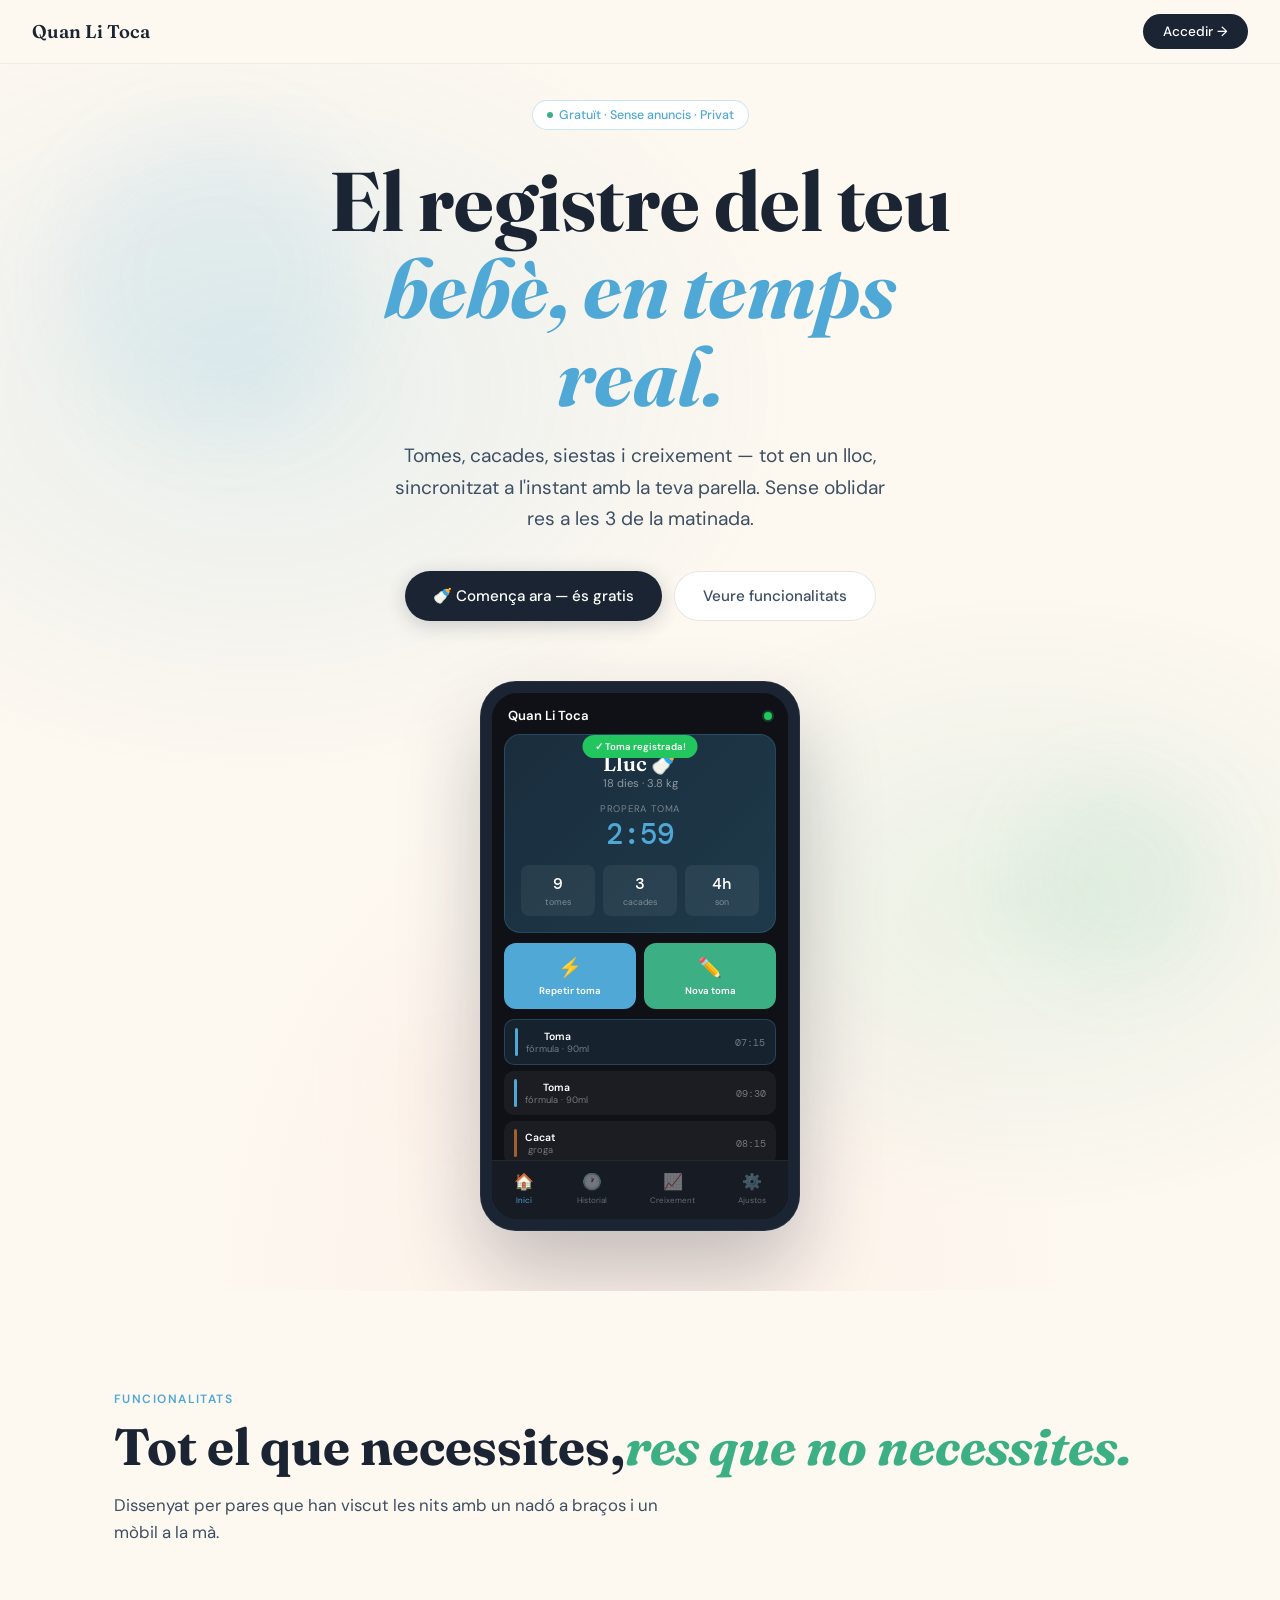
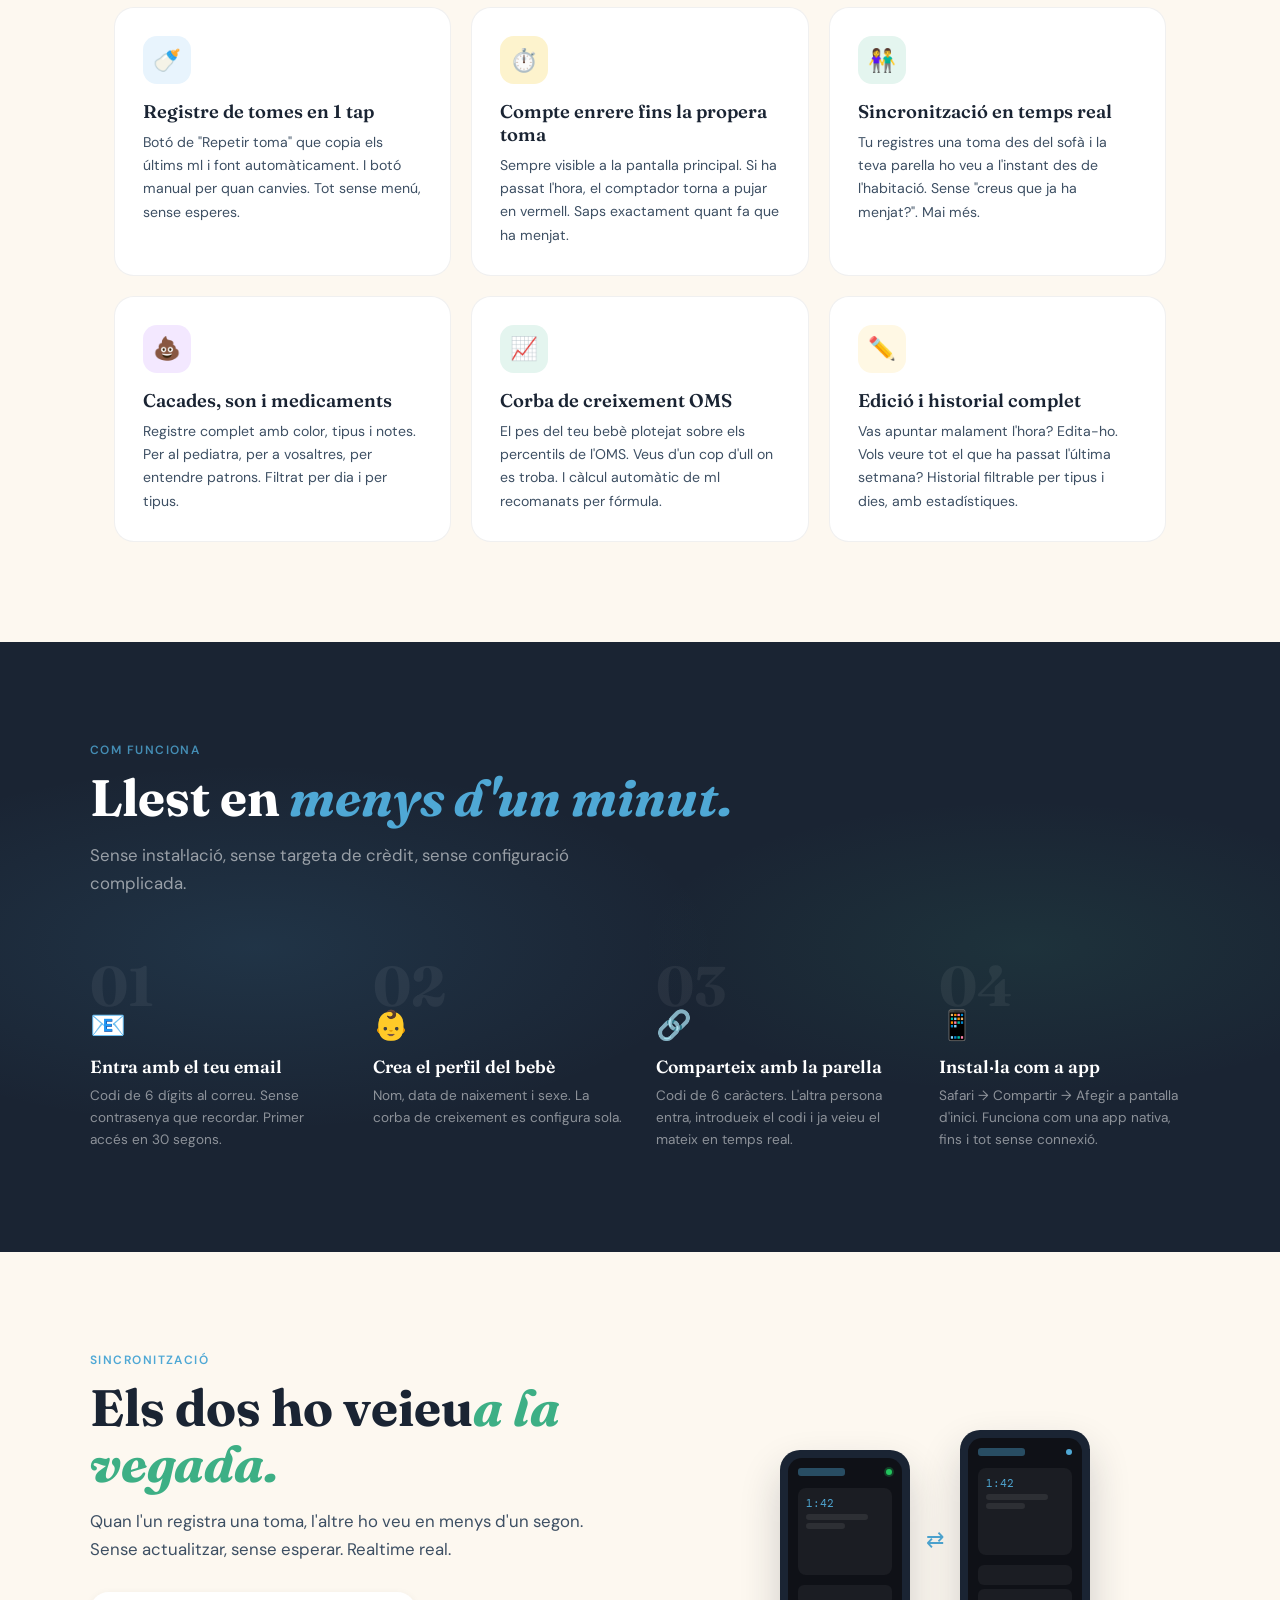
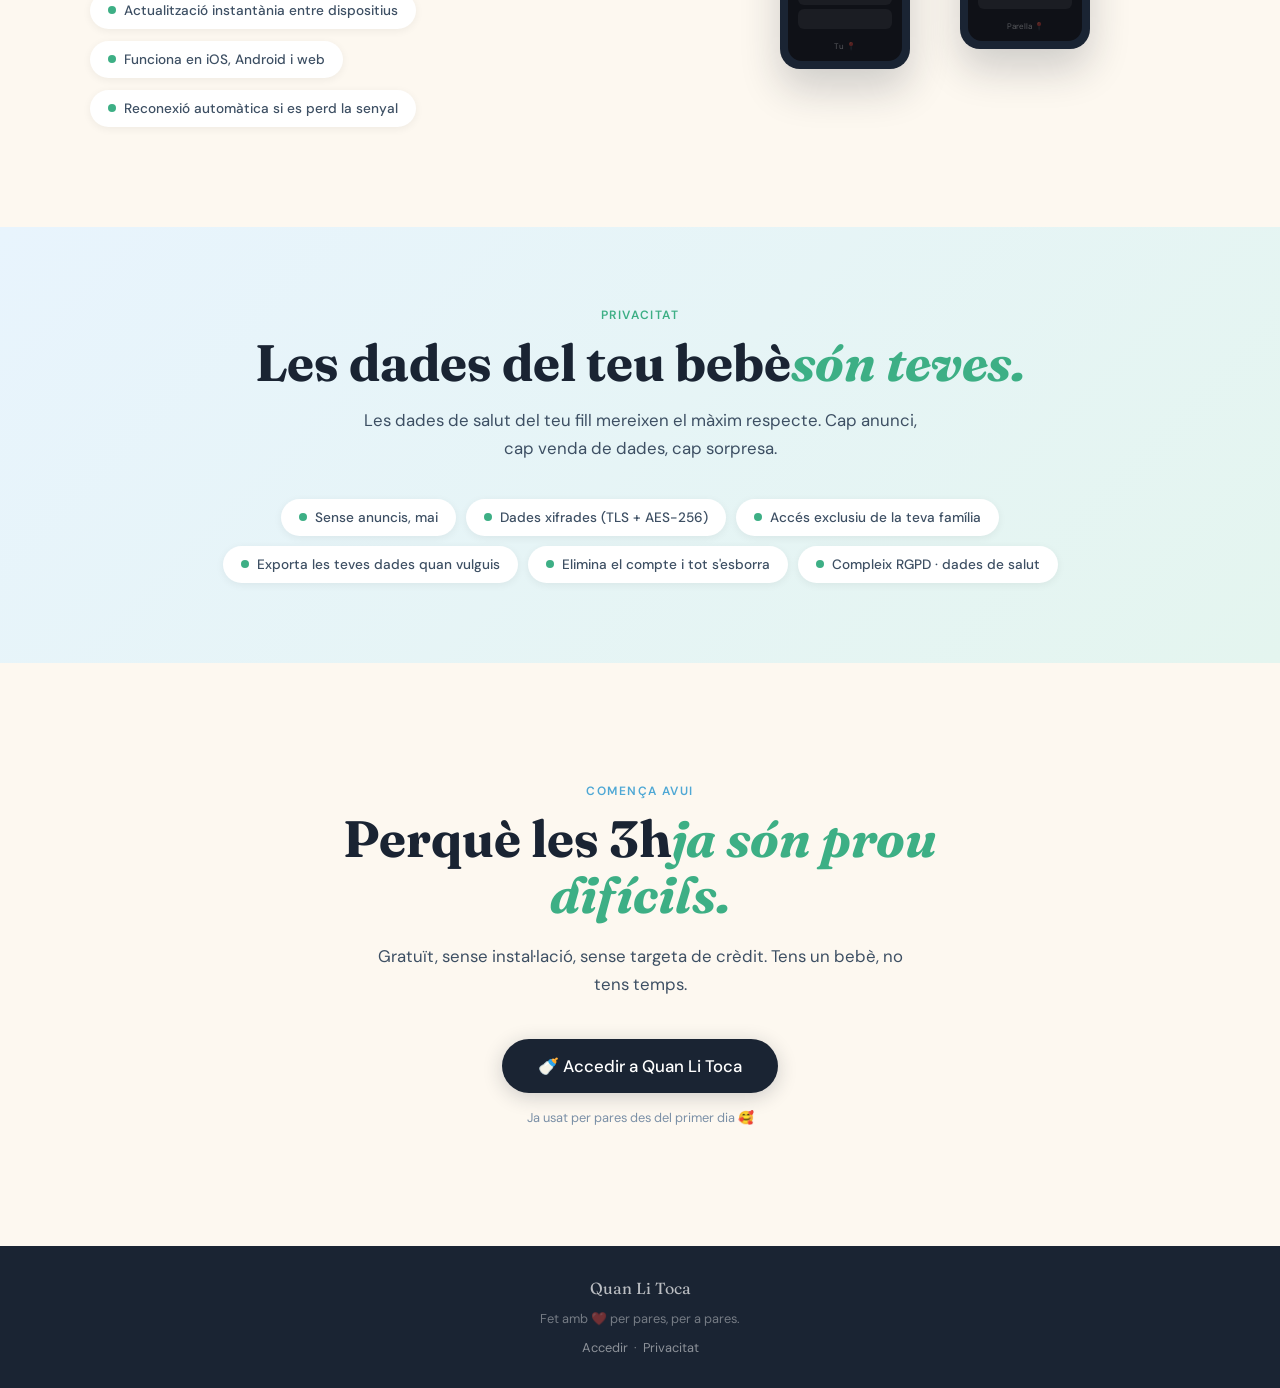
==== index.html @ 113d1883 "index" ====
<!doctype html>
<html lang="ca">
<head>
  <meta charset="UTF-8"/>
  <meta name="viewport" content="width=device-width, initial-scale=1.0"/>
  <title>Quan Li Toca — Registre intel·ligent per al teu bebè</title>
  <meta name="description" content="Registra tomes, cacades, siestas i creixement. Sincronitzat amb la teva parella en temps real. Gratuït, sense anuncis, sense venda de dades."/>

  <link rel="preconnect" href="https://fonts.googleapis.com"/>
  <link rel="preconnect" href="https://fonts.gstatic.com" crossorigin/>
  <link href="https://fonts.googleapis.com/css2?family=Fraunces:ital,wght@0,300;0,400;0,600;0,700;1,300;1,400&family=DM+Sans:wght@300;400;500;600&family=DM+Mono:wght@400;500&display=swap" rel="stylesheet"/>

  <link rel="stylesheet" href="landing.css"/>
</head>
<body>

<!-- ── NAV ─────────────────────────────────────── -->
<nav>
  <a href="#" class="nav-logo">
    <img src="/icons/icon-192.png" alt="QLT" onerror="this.style.display='none'">
    Quan Li Toca
  </a>
  <a href="https://app.quantiloca.com" class="nav-cta">Accedir →</a>
</nav>

<!-- ── HERO ─────────────────────────────────────── -->
<section class="hero">
  <div class="hero-bg"></div>
  <div class="blob blob-1"></div>
  <div class="blob blob-2"></div>
  <div class="blob blob-3"></div>

  <div class="hero-content">
    <div class="hero-badge">
      <span></span>
      Gratuït · Sense anuncis · Privat
    </div>
    <h1>El registre del teu<em>bebè, en temps real.</em></h1>
    <p class="hero-sub">
      Tomes, cacades, siestas i creixement — tot en un lloc, sincronitzat
      a l'instant amb la teva parella. Sense oblidar res a les 3 de la matinada.
    </p>
    <div class="hero-actions">
      <a href="https://app.quantiloca.com" class="btn-primary">
        🍼 Comença ara — és gratis
      </a>
      <a href="#features" class="btn-ghost">Veure funcionalitats</a>
    </div>
  </div>

  <!-- Phone mockup -->
  <div class="hero-mockup">
    <div class="mockup-phone" style="position:relative">

      <!-- Finger cursor (posicionat per JS) -->
      <div class="mockup-finger" aria-hidden="true">👆</div>

      <!-- Toast de confirmació -->
      <div class="mockup-toast">✓ Toma registrada!</div>

      <div class="mockup-screen">

        <!-- Topbar -->
        <div class="mockup-topbar">
          <div class="mockup-logo-row">
            <img src="/icons/icon-192.png" alt="" onerror="this.style.display='none'">
            <span class="mockup-appname">Quan Li Toca</span>
          </div>
          <div class="mockup-dot"></div>
        </div>

        <!-- Hero card amb timer -->
        <div class="mockup-hero-card">
          <div class="mockup-baby-name">Lluc 🍼</div>
          <div class="mockup-age">18 dies · 3.8 kg</div>
          <div class="mockup-timer-label">Propera toma</div>
          <div class="mockup-timer">1:42</div>
          <div class="mockup-stats">
            <div class="mockup-stat">
              <div class="mockup-stat-val mockup-stat-feeds">8</div>
              <div class="mockup-stat-lbl">tomes</div>
            </div>
            <div class="mockup-stat">
              <div class="mockup-stat-val">3</div>
              <div class="mockup-stat-lbl">cacades</div>
            </div>
            <div class="mockup-stat">
              <div class="mockup-stat-val">4h</div>
              <div class="mockup-stat-lbl">son</div>
            </div>
          </div>
        </div>

        <!-- Botons d'acció -->
        <div class="mockup-btns">
          <div class="mockup-btn-big mockup-btn-quick">
            <div class="mockup-btn-icon">⚡</div>
            <div class="mockup-btn-label">Repetir toma</div>
          </div>
          <div class="mockup-btn-big green">
            <div class="mockup-btn-icon">✏️</div>
            <div class="mockup-btn-label">Nova toma</div>
          </div>
        </div>

        <!-- Log d'últimes accions -->
        <div class="mockup-log">
          <div class="mockup-log-item">
            <div class="mockup-log-dot" style="background:#4fa8d5"></div>
            <div>
              <div class="mockup-log-type">Toma</div>
              <div class="mockup-log-detail">fórmula · 90ml</div>
            </div>
            <div class="mockup-log-time">09:30</div>
          </div>
          <div class="mockup-log-item">
            <div class="mockup-log-dot" style="background:#a06030"></div>
            <div>
              <div class="mockup-log-type">Cacat</div>
              <div class="mockup-log-detail">groga</div>
            </div>
            <div class="mockup-log-time">08:15</div>
          </div>
          <div class="mockup-log-item">
            <div class="mockup-log-dot" style="background:#7060c0"></div>
            <div>
              <div class="mockup-log-type">Son</div>
              <div class="mockup-log-detail">45 min</div>
            </div>
            <div class="mockup-log-time">07:00</div>
          </div>
        </div>

        <!-- Bottom nav -->
        <div class="mockup-nav">
          <div class="mockup-nav-item">
            <div class="mockup-nav-icon active">🏠</div>
            <div class="mockup-nav-label active">Inici</div>
          </div>
          <div class="mockup-nav-item">
            <div class="mockup-nav-icon">🕐</div>
            <div class="mockup-nav-label">Historial</div>
          </div>
          <div class="mockup-nav-item">
            <div class="mockup-nav-icon">📈</div>
            <div class="mockup-nav-label">Creixement</div>
          </div>
          <div class="mockup-nav-item">
            <div class="mockup-nav-icon">⚙️</div>
            <div class="mockup-nav-label">Ajustos</div>
          </div>
        </div>

      </div><!-- /mockup-screen -->
    </div><!-- /mockup-phone -->
  </div><!-- /hero-mockup -->
</section>

<!-- ── FEATURES ──────────────────────────────────── -->
<section class="section" id="features">
  <div class="reveal">
    <div class="section-label">Funcionalitats</div>
    <h2 class="section-title">Tot el que necessites,<em>res que no necessites.</em></h2>
    <p class="section-sub">Dissenyat per pares que han viscut les nits amb un nadó a braços i un mòbil a la mà.</p>
  </div>

  <div class="features-grid">
    <div class="feat-card reveal reveal-delay-1" style="--feat-c1:#4fa8d5;--feat-c2:#3daf85">
      <div class="feat-icon" style="background:#e8f4fd">🍼</div>
      <div class="feat-title">Registre de tomes en 1 tap</div>
      <div class="feat-desc">Botó de "Repetir toma" que copia els últims ml i font automàticament. I botó manual per quan canvies. Tot sense menú, sense esperes.</div>
    </div>
    <div class="feat-card reveal reveal-delay-2" style="--feat-c1:#f59e0b;--feat-c2:#ef4444">
      <div class="feat-icon" style="background:#fdf3cd">⏱️</div>
      <div class="feat-title">Compte enrere fins la propera toma</div>
      <div class="feat-desc">Sempre visible a la pantalla principal. Si ha passat l'hora, el comptador torna a pujar en vermell. Saps exactament quant fa que ha menjat.</div>
    </div>
    <div class="feat-card reveal reveal-delay-3" style="--feat-c1:#3daf85;--feat-c2:#4fa8d5">
      <div class="feat-icon" style="background:#e4f5ef">👫</div>
      <div class="feat-title">Sincronització en temps real</div>
      <div class="feat-desc">Tu registres una toma des del sofà i la teva parella ho veu a l'instant des de l'habitació. Sense "creus que ja ha menjat?". Mai més.</div>
    </div>
    <div class="feat-card reveal reveal-delay-1" style="--feat-c1:#8b5cf6;--feat-c2:#4fa8d5">
      <div class="feat-icon" style="background:#f3e8ff">💩</div>
      <div class="feat-title">Cacades, son i medicaments</div>
      <div class="feat-desc">Registre complet amb color, tipus i notes. Per al pediatra, per a vosaltres, per entendre patrons. Filtrat per dia i per tipus.</div>
    </div>
    <div class="feat-card reveal reveal-delay-2" style="--feat-c1:#3daf85;--feat-c2:#22c55e">
      <div class="feat-icon" style="background:#e4f5ef">📈</div>
      <div class="feat-title">Corba de creixement OMS</div>
      <div class="feat-desc">El pes del teu bebè plotejat sobre els percentils de l'OMS. Veus d'un cop d'ull on es troba. I càlcul automàtic de ml recomanats per fórmula.</div>
    </div>
    <div class="feat-card reveal reveal-delay-3" style="--feat-c1:#f59e0b;--feat-c2:#3daf85">
      <div class="feat-icon" style="background:#fff8e4">✏️</div>
      <div class="feat-title">Edició i historial complet</div>
      <div class="feat-desc">Vas apuntar malament l'hora? Edita-ho. Vols veure tot el que ha passat l'última setmana? Historial filtrable per tipus i dies, amb estadístiques.</div>
    </div>
  </div>
</section>

<!-- ── HOW IT WORKS ───────────────────────────────── -->
<section class="how-section">
  <div class="how-inner">
    <div class="reveal">
      <div class="section-label">Com funciona</div>
      <h2 class="section-title">Llest en <em>menys d'un minut.</em></h2>
      <p class="section-sub" style="color:rgba(255,255,255,0.55)">Sense instal·lació, sense targeta de crèdit, sense configuració complicada.</p>
    </div>
    <div class="steps">
      <div class="step reveal reveal-delay-1">
        <div class="step-num">01</div>
        <div class="step-icon">📧</div>
        <div class="step-title">Entra amb el teu email</div>
        <div class="step-desc">Codi de 6 dígits al correu. Sense contrasenya que recordar. Primer accés en 30 segons.</div>
      </div>
      <div class="step reveal reveal-delay-2">
        <div class="step-num">02</div>
        <div class="step-icon">👶</div>
        <div class="step-title">Crea el perfil del bebè</div>
        <div class="step-desc">Nom, data de naixement i sexe. La corba de creixement es configura sola.</div>
      </div>
      <div class="step reveal reveal-delay-3">
        <div class="step-num">03</div>
        <div class="step-icon">🔗</div>
        <div class="step-title">Comparteix amb la parella</div>
        <div class="step-desc">Codi de 6 caràcters. L'altra persona entra, introdueix el codi i ja veieu el mateix en temps real.</div>
      </div>
      <div class="step reveal reveal-delay-4">
        <div class="step-num">04</div>
        <div class="step-icon">📱</div>
        <div class="step-title">Instal·la com a app</div>
        <div class="step-desc">Safari → Compartir → Afegir a pantalla d'inici. Funciona com una app nativa, fins i tot sense connexió.</div>
      </div>
    </div>
  </div>
</section>

<!-- ── REALTIME ───────────────────────────────────── -->
<section class="realtime-section">
  <div class="realtime-inner">
    <div class="reveal">
      <div class="section-label">Sincronització</div>
      <h2 class="section-title">Els dos ho veieu<em>a la vegada.</em></h2>
      <p class="section-sub">Quan l'un registra una toma, l'altre ho veu en menys d'un segon. Sense actualitzar, sense esperar. Realtime real.</p>
      <div style="margin-top:28px;display:flex;flex-direction:column;gap:12px">
        <div class="pill" style="justify-content:flex-start;width:fit-content">
          <div class="pill-dot"></div>
          Actualització instantània entre dispositius
        </div>
        <div class="pill" style="justify-content:flex-start;width:fit-content">
          <div class="pill-dot"></div>
          Funciona en iOS, Android i web
        </div>
        <div class="pill" style="justify-content:flex-start;width:fit-content">
          <div class="pill-dot"></div>
          Reconexió automàtica si es perd la senyal
        </div>
      </div>
    </div>
    <div class="realtime-visual reveal reveal-delay-2">
      <div class="phone-mini">
        <div class="phone-mini-screen">
          <div style="display:flex;justify-content:space-between;align-items:center;margin-bottom:6px">
            <div class="pms-bar blue" style="width:50%;height:8px"></div>
            <div class="pms-dot green"></div>
          </div>
          <div class="pms-card">
            <div style="font-family:'DM Mono',monospace;font-size:0.7rem;color:#4fa8d5;margin-bottom:4px">1:42</div>
            <div class="pms-bar" style="width:80%;margin-bottom:3px"></div>
            <div class="pms-bar" style="width:50%"></div>
          </div>
          <div style="display:flex;flex-direction:column;gap:4px;margin-top:4px">
            <div style="background:rgba(255,255,255,0.05);border-radius:6px;height:20px"></div>
            <div style="background:rgba(255,255,255,0.05);border-radius:6px;height:20px"></div>
          </div>
          <div style="font-size:0.5rem;color:rgba(255,255,255,0.3);text-align:center;margin-top:6px">Tu 📍</div>
        </div>
      </div>
      <div class="sync-arrow">⇄</div>
      <div class="phone-mini">
        <div class="phone-mini-screen">
          <div style="display:flex;justify-content:space-between;align-items:center;margin-bottom:6px">
            <div class="pms-bar blue" style="width:50%;height:8px"></div>
            <div class="pms-dot blue"></div>
          </div>
          <div class="pms-card">
            <div style="font-family:'DM Mono',monospace;font-size:0.7rem;color:#4fa8d5;margin-bottom:4px">1:42</div>
            <div class="pms-bar" style="width:80%;margin-bottom:3px"></div>
            <div class="pms-bar" style="width:50%"></div>
          </div>
          <div style="display:flex;flex-direction:column;gap:4px;margin-top:4px">
            <div style="background:rgba(255,255,255,0.05);border-radius:6px;height:20px"></div>
            <div style="background:rgba(255,255,255,0.05);border-radius:6px;height:20px"></div>
          </div>
          <div style="font-size:0.5rem;color:rgba(255,255,255,0.3);text-align:center;margin-top:6px">Parella 📍</div>
        </div>
      </div>
    </div>
  </div>
</section>

<!-- ── PRIVACY ────────────────────────────────────── -->
<section class="privacy-section">
  <div class="privacy-inner">
    <div class="reveal">
      <div class="section-label" style="color:var(--green)">Privacitat</div>
      <h2 class="section-title">Les dades del teu bebè<em>són teves.</em></h2>
      <p class="section-sub" style="margin:0 auto;text-align:center">Les dades de salut del teu fill mereixen el màxim respecte. Cap anunci, cap venda de dades, cap sorpresa.</p>
    </div>
    <div class="privacy-pills reveal reveal-delay-1">
      <div class="pill"><div class="pill-dot"></div>Sense anuncis, mai</div>
      <div class="pill"><div class="pill-dot"></div>Dades xifrades (TLS + AES-256)</div>
      <div class="pill"><div class="pill-dot"></div>Accés exclusiu de la teva família</div>
      <div class="pill"><div class="pill-dot"></div>Exporta les teves dades quan vulguis</div>
      <div class="pill"><div class="pill-dot"></div>Elimina el compte i tot s'esborra</div>
      <div class="pill"><div class="pill-dot"></div>Compleix RGPD · dades de salut</div>
    </div>
  </div>
</section>

<!-- ── CTA FINAL ──────────────────────────────────── -->
<section class="cta-section">
  <div class="cta-inner">
    <div class="reveal">
      <div class="section-label" style="text-align:center">Comença avui</div>
      <h2 class="section-title">Perquè les 3h<em>ja són prou difícils.</em></h2>
      <p class="section-sub" style="text-align:center">Gratuït, sense instal·lació, sense targeta de crèdit. Tens un bebè, no tens temps.</p>
      <div style="display:flex;justify-content:center;margin-top:40px">
        <a href="https://app.quantiloca.com" class="btn-primary" style="font-size:1.05rem;padding:16px 36px">
          🍼 Accedir a Quan Li Toca
        </a>
      </div>
      <p style="margin-top:16px;font-size:0.8rem;color:var(--ink3);text-align:center">
        Ja usat per pares des del primer dia 🥰
      </p>
    </div>
  </div>
</section>

<!-- ── FOOTER ─────────────────────────────────────── -->
<footer>
  <div class="footer-logo">Quan Li Toca</div>
  <div>Fet amb ❤️ per pares, per a pares.</div>
  <div>
    <a href="https://app.quantiloca.com">Accedir</a>
    &nbsp;·&nbsp;
    <a href="https://app.quantiloca.com/#privacy">Privacitat</a>
  </div>
</footer>

<script src="landing.js"></script>
</body>
</html>
---- landing.css ----
/* ═══════════════════════════════════════════════
   QUAN LI TOCA — Landing styles
   ═══════════════════════════════════════════════ */

*, *::before, *::after { box-sizing: border-box; margin: 0; padding: 0; }

:root {
  --sky:    #e8f4fd;
  --mint:   #e4f5ef;
  --cream:  #fdf8f0;
  --peach:  #fdeee6;
  --blue:   #4fa8d5;
  --green:  #3daf85;
  --ink:    #1a2433;
  --ink2:   #3d4f63;
  --ink3:   #7a8fa6;
  --white:  #ffffff;
  --r:      16px;
}

html { scroll-behavior: smooth; }

body {
  font-family: 'DM Sans', sans-serif;
  background: var(--cream);
  color: var(--ink);
  overflow-x: hidden;
}

/* ── NAV ─────────────────────────────────────── */
nav {
  position: fixed; top: 0; left: 0; right: 0; z-index: 100;
  display: flex; align-items: center; justify-content: space-between;
  padding: 14px 32px;
  background: rgba(253,248,240,0.85);
  backdrop-filter: blur(12px);
  border-bottom: 1px solid rgba(0,0,0,0.05);
}
.nav-logo {
  display: flex; align-items: center; gap: 10px;
  font-family: 'Fraunces', serif;
  font-size: 1.15rem; font-weight: 600; color: var(--ink);
  text-decoration: none;
}
.nav-logo img { width: 32px; height: 32px; border-radius: 8px; }
.nav-cta {
  background: var(--ink); color: white;
  padding: 9px 20px; border-radius: 50px;
  font-size: 0.85rem; font-weight: 500;
  text-decoration: none;
  transition: transform 0.2s, background 0.2s;
}
.nav-cta:hover { background: var(--blue); transform: translateY(-1px); }

/* ── HERO ─────────────────────────────────────── */
.hero {
  min-height: 100svh;
  display: flex; flex-direction: column; align-items: center; justify-content: center;
  text-align: center;
  padding: 100px 24px 60px;
  position: relative;
  overflow: hidden;
}
.hero-bg {
  position: absolute; inset: 0; z-index: 0;
  background:
    radial-gradient(ellipse 70% 50% at 20% 30%, rgba(79,168,213,0.12) 0%, transparent 60%),
    radial-gradient(ellipse 60% 40% at 80% 70%, rgba(61,175,133,0.10) 0%, transparent 60%),
    radial-gradient(ellipse 50% 60% at 50% 100%, rgba(253,238,230,0.8) 0%, transparent 70%);
}

.blob {
  position: absolute; border-radius: 50%;
  filter: blur(40px); opacity: 0.5; z-index: 0;
  animation: blobFloat 8s ease-in-out infinite;
}
.blob-1 { width: 300px; height: 300px; background: rgba(79,168,213,0.18); top: 10%; left: 5%; animation-delay: 0s; }
.blob-2 { width: 200px; height: 200px; background: rgba(61,175,133,0.15); top: 60%; right: 5%; animation-delay: 3s; }
.blob-3 { width: 150px; height: 150px; background: rgba(253,238,230,0.9); bottom: 10%; left: 30%; animation-delay: 5s; }

@keyframes blobFloat {
  0%, 100% { transform: translateY(0) scale(1); }
  50%       { transform: translateY(-20px) scale(1.05); }
}

.hero-content { position: relative; z-index: 1; max-width: 680px; }

.hero-badge {
  display: inline-flex; align-items: center; gap: 6px;
  background: white; border: 1px solid rgba(79,168,213,0.3);
  border-radius: 50px; padding: 6px 14px;
  font-size: 0.78rem; color: var(--blue); font-weight: 500;
  margin-bottom: 28px;
  animation: fadeUp 0.6s ease both;
}
.hero-badge span {
  width: 6px; height: 6px; background: var(--green);
  border-radius: 50%; display: inline-block;
}

h1 {
  font-family: 'Fraunces', serif;
  font-size: clamp(2.8rem, 7vw, 5.2rem);
  font-weight: 700; line-height: 1.05;
  color: var(--ink);
  margin-bottom: 8px;
  animation: fadeUp 0.6s 0.1s ease both;
}
h1 em { font-style: italic; color: var(--blue); display: block; }

.hero-sub {
  font-size: clamp(1rem, 2.5vw, 1.2rem);
  color: var(--ink2); line-height: 1.65;
  margin: 20px auto 36px; max-width: 520px;
  animation: fadeUp 0.6s 0.2s ease both;
}

.hero-actions {
  display: flex; gap: 12px; justify-content: center; flex-wrap: wrap;
  animation: fadeUp 0.6s 0.3s ease both;
}

.btn-primary {
  background: var(--ink); color: white;
  padding: 14px 28px; border-radius: 50px;
  font-size: 0.95rem; font-weight: 500;
  text-decoration: none; display: inline-flex; align-items: center; gap: 8px;
  transition: transform 0.2s, box-shadow 0.2s, background 0.2s;
  box-shadow: 0 4px 20px rgba(26,36,51,0.2);
}
.btn-primary:hover { transform: translateY(-2px); box-shadow: 0 8px 30px rgba(26,36,51,0.25); background: #2a3a4d; }

.btn-ghost {
  background: white; color: var(--ink2);
  padding: 14px 28px; border-radius: 50px;
  font-size: 0.95rem; font-weight: 500;
  text-decoration: none; border: 1.5px solid rgba(0,0,0,0.1);
  transition: transform 0.2s, border-color 0.2s, color 0.2s;
}
.btn-ghost:hover { transform: translateY(-2px); border-color: var(--blue); color: var(--blue); }

@keyframes fadeUp {
  from { opacity: 0; transform: translateY(24px); }
  to   { opacity: 1; transform: translateY(0); }
}

/* ── MOCKUP PHONE ─────────────────────────────── */
.hero-mockup {
  position: relative; z-index: 1;
  margin-top: 60px;
  animation: fadeUp 0.8s 0.4s ease both;
}
.mockup-phone {
  width: min(320px, 80vw);
  background: var(--ink);
  border-radius: 36px;
  padding: 12px;
  box-shadow:
    0 40px 80px rgba(26,36,51,0.25),
    0 0 0 1px rgba(255,255,255,0.1),
    inset 0 0 0 1px rgba(255,255,255,0.05);
  margin: 0 auto;
}
.mockup-screen {
  background: #0f1117;
  border-radius: 26px;
  overflow: hidden;
  aspect-ratio: 9/16;
  display: flex; flex-direction: column;
}
.mockup-topbar {
  display: flex; align-items: center; justify-content: space-between;
  padding: 14px 16px 10px;
  background: #0f1117;
  flex-shrink: 0;
}
.mockup-logo-row { display: flex; align-items: center; gap: 8px; }
.mockup-logo-row img { width: 26px; height: 26px; border-radius: 6px; }
.mockup-appname { font-family: 'DM Sans', sans-serif; font-size: 0.82rem; font-weight: 600; color: white; }
.mockup-dot {
  width: 8px; height: 8px; border-radius: 50%;
  background: #22c55e;
  box-shadow: 0 0 0 2px rgba(34,197,94,0.25);
  animation: dotPulse 2s ease-in-out infinite;
}
@keyframes dotPulse {
  0%, 100% { box-shadow: 0 0 0 2px rgba(34,197,94,0.25); }
  50%       { box-shadow: 0 0 0 4px rgba(34,197,94,0.15); }
}

.mockup-hero-card {
  margin: 0 12px 10px;
  background: linear-gradient(135deg, #1a2d3d, #1e3a4a);
  border-radius: 16px;
  padding: 16px;
  border: 1px solid rgba(79,168,213,0.2);
  flex-shrink: 0;
}
.mockup-baby-name { font-family: 'Fraunces', serif; font-size: 1.3rem; color: white; font-weight: 600; }
.mockup-age { font-size: 0.7rem; color: rgba(255,255,255,0.5); margin-bottom: 12px; }
.mockup-timer-label { font-size: 0.6rem; text-transform: uppercase; letter-spacing: 0.08em; color: rgba(255,255,255,0.4); }
.mockup-timer { font-family: 'DM Mono', monospace; font-size: 1.8rem; color: #4fa8d5; font-weight: 500; }
.mockup-stats { display: flex; gap: 8px; margin-top: 12px; }
.mockup-stat { flex: 1; background: rgba(255,255,255,0.06); border-radius: 8px; padding: 8px; text-align: center; }
.mockup-stat-val { font-family: 'DM Mono', monospace; font-size: 1rem; color: white; font-weight: 500; }
.mockup-stat-lbl { font-size: 0.55rem; color: rgba(255,255,255,0.4); margin-top: 2px; }

.mockup-btns { display: grid; grid-template-columns: 1fr 1fr; gap: 8px; margin: 0 12px 10px; flex-shrink: 0; }
.mockup-btn-big {
  background: #4fa8d5; border-radius: 12px; padding: 12px;
  text-align: center; cursor: pointer;
  transition: transform 0.15s, filter 0.15s;
}
.mockup-btn-big.green { background: #3daf85; }
.mockup-btn-big.tapped { transform: scale(0.93); filter: brightness(1.15); }
.mockup-btn-icon { font-size: 1.2rem; }
.mockup-btn-label { font-size: 0.6rem; color: white; font-weight: 600; margin-top: 4px; }

/* ── LOG ITEMS ─────────────────────────────────── */
.mockup-log { margin: 0 12px; display: flex; flex-direction: column; gap: 6px; flex: 1; overflow: hidden; }
.mockup-log-item {
  display: flex; align-items: center; gap: 8px;
  background: rgba(255,255,255,0.05); border-radius: 10px; padding: 8px 10px;
  flex-shrink: 0;
}
.mockup-log-item.new-entry {
  animation: slideInLog 0.4s cubic-bezier(0.34,1.56,0.64,1) both;
  background: rgba(79,168,213,0.12);
  border: 1px solid rgba(79,168,213,0.25);
}
@keyframes slideInLog {
  from { opacity: 0; transform: translateY(-12px) scale(0.96); }
  to   { opacity: 1; transform: translateY(0) scale(1); }
}
.mockup-log-dot { width: 3px; height: 28px; border-radius: 2px; flex-shrink: 0; }
.mockup-log-type { font-size: 0.65rem; font-weight: 600; color: white; }
.mockup-log-detail { font-size: 0.58rem; color: rgba(255,255,255,0.4); }
.mockup-log-time { font-family: 'DM Mono', monospace; font-size: 0.6rem; color: rgba(255,255,255,0.4); margin-left: auto; }

/* Toast de confirmació */
.mockup-toast {
  position: absolute;
  top: 54px; left: 50%; transform: translateX(-50%) translateY(-8px);
  background: #22c55e; color: white;
  font-size: 0.6rem; font-weight: 600;
  padding: 5px 12px; border-radius: 20px;
  white-space: nowrap;
  opacity: 0;
  transition: opacity 0.2s, transform 0.2s;
  z-index: 10;
  pointer-events: none;
}
.mockup-toast.show {
  opacity: 1;
  transform: translateX(-50%) translateY(0);
}

/* Stat flash */
.mockup-stat-val.flash {
  animation: statFlash 0.5s ease;
}
@keyframes statFlash {
  0%   { color: white; }
  30%  { color: #4fa8d5; transform: scale(1.2); }
  100% { color: white; transform: scale(1); }
}

/* Finger cursor animation */
.mockup-finger {
  position: absolute;
  font-size: 1.4rem;
  z-index: 20;
  pointer-events: none;
  opacity: 0;
  filter: drop-shadow(0 2px 4px rgba(0,0,0,0.4));
}
.mockup-finger.tap-anim {
  animation: fingerTap 0.7s ease forwards;
}
@keyframes fingerTap {
  0%   { opacity: 0; transform: scale(0.8) translateY(-6px); }
  20%  { opacity: 1; transform: scale(1) translateY(0); }
  50%  { opacity: 1; transform: scale(0.85) translateY(2px); }
  70%  { opacity: 1; transform: scale(1) translateY(0); }
  100% { opacity: 0; transform: scale(0.9) translateY(-4px); }
}

/* Timer countdown animation */
.mockup-timer.counting {
  animation: timerTick 1s ease infinite;
}
@keyframes timerTick {
  0%, 100% { opacity: 1; }
  50%       { opacity: 0.6; }
}

/* ── BOTTOM NAV ───────────────────────────────── */
.mockup-nav {
  margin-top: auto;
  display: flex; justify-content: space-around;
  background: #161b24;
  padding: 10px 0 14px;
  border-top: 1px solid rgba(255,255,255,0.06);
  flex-shrink: 0;
}
.mockup-nav-item { display: flex; flex-direction: column; align-items: center; gap: 3px; }
.mockup-nav-icon { font-size: 1rem; opacity: 0.4; }
.mockup-nav-icon.active { opacity: 1; }
.mockup-nav-label { font-size: 0.5rem; color: rgba(255,255,255,0.35); }
.mockup-nav-label.active { color: #4fa8d5; }

/* ── FEATURES ─────────────────────────────────── */
.section { padding: 100px 24px; max-width: 1100px; margin: 0 auto; }

.section-label {
  font-size: 0.75rem; font-weight: 600;
  text-transform: uppercase; letter-spacing: 0.12em;
  color: var(--blue); margin-bottom: 12px;
}
.section-title {
  font-family: 'Fraunces', serif;
  font-size: clamp(2rem, 5vw, 3.2rem);
  font-weight: 700; line-height: 1.1;
  color: var(--ink); margin-bottom: 16px;
}
.section-title em { font-style: italic; color: var(--green); }
.section-sub { font-size: 1.05rem; color: var(--ink2); line-height: 1.65; max-width: 560px; }

.features-grid {
  display: grid;
  grid-template-columns: repeat(auto-fit, minmax(280px, 1fr));
  gap: 20px; margin-top: 60px;
}
.feat-card {
  background: white;
  border-radius: 20px; padding: 28px;
  border: 1.5px solid rgba(0,0,0,0.06);
  transition: transform 0.3s, box-shadow 0.3s;
  position: relative; overflow: hidden;
}
.feat-card::before {
  content: '';
  position: absolute; top: 0; left: 0; right: 0; height: 3px;
  background: linear-gradient(90deg, var(--feat-c1, var(--blue)), var(--feat-c2, var(--green)));
  opacity: 0; transition: opacity 0.3s;
}
.feat-card:hover { transform: translateY(-4px); box-shadow: 0 20px 40px rgba(0,0,0,0.08); }
.feat-card:hover::before { opacity: 1; }

.feat-icon {
  width: 48px; height: 48px; border-radius: 14px;
  display: flex; align-items: center; justify-content: center;
  font-size: 1.4rem; margin-bottom: 16px;
}
.feat-title { font-family: 'Fraunces', serif; font-size: 1.15rem; font-weight: 600; color: var(--ink); margin-bottom: 8px; }
.feat-desc { font-size: 0.88rem; color: var(--ink2); line-height: 1.65; }

/* ── HOW IT WORKS ─────────────────────────────── */
.how-section {
  background: var(--ink);
  padding: 100px 24px;
  position: relative; overflow: hidden;
}
.how-section::before {
  content: '';
  position: absolute; inset: 0;
  background:
    radial-gradient(ellipse 60% 50% at 20% 50%, rgba(79,168,213,0.12) 0%, transparent 60%),
    radial-gradient(ellipse 50% 40% at 80% 50%, rgba(61,175,133,0.10) 0%, transparent 60%);
}
.how-inner { max-width: 1100px; margin: 0 auto; position: relative; z-index: 1; }
.how-section .section-label { color: rgba(79,168,213,0.8); }
.how-section .section-title { color: white; }
.how-section .section-title em { color: #4fa8d5; }
.how-section .section-sub { color: rgba(255,255,255,0.6); }

.steps { display: grid; grid-template-columns: repeat(auto-fit, minmax(220px, 1fr)); gap: 32px; margin-top: 60px; }
.step { position: relative; }
.step-num {
  font-family: 'Fraunces', serif; font-size: 3.5rem; font-weight: 700;
  color: rgba(255,255,255,0.06); line-height: 1; margin-bottom: -8px;
}
.step-icon { font-size: 1.8rem; margin-bottom: 12px; }
.step-title { font-family: 'Fraunces', serif; font-size: 1.1rem; font-weight: 600; color: white; margin-bottom: 8px; }
.step-desc { font-size: 0.85rem; color: rgba(255,255,255,0.5); line-height: 1.65; }

/* ── PRIVACY ──────────────────────────────────── */
.privacy-section {
  background: linear-gradient(135deg, var(--sky), var(--mint));
  padding: 80px 24px;
}
.privacy-inner { max-width: 900px; margin: 0 auto; text-align: center; }
.privacy-pills { display: flex; flex-wrap: wrap; gap: 10px; justify-content: center; margin-top: 36px; }
.pill {
  display: flex; align-items: center; gap: 8px;
  background: white; border-radius: 50px;
  padding: 10px 18px; font-size: 0.85rem; color: var(--ink2); font-weight: 500;
  box-shadow: 0 2px 8px rgba(0,0,0,0.06);
}
.pill-dot { width: 8px; height: 8px; border-radius: 50%; background: var(--green); flex-shrink: 0; }

/* ── REALTIME ─────────────────────────────────── */
.realtime-section { padding: 100px 24px; }
.realtime-inner {
  max-width: 1100px; margin: 0 auto;
  display: grid; grid-template-columns: 1fr 1fr; gap: 80px; align-items: center;
}
.realtime-visual { display: flex; gap: 16px; justify-content: center; align-items: flex-end; }

.phone-mini {
  background: var(--ink);
  border-radius: 20px; padding: 8px;
  box-shadow: 0 20px 40px rgba(26,36,51,0.2);
  width: 130px;
}
.phone-mini:first-child { transform: translateY(20px); }
.phone-mini-screen {
  background: #0f1117; border-radius: 14px;
  padding: 10px; aspect-ratio: 9/16;
  display: flex; flex-direction: column; gap: 6px;
}
.pms-bar { height: 6px; border-radius: 3px; background: rgba(255,255,255,0.08); }
.pms-bar.blue { background: rgba(79,168,213,0.4); width: 60%; }
.pms-card { background: rgba(255,255,255,0.05); border-radius: 8px; padding: 8px; flex: 1; }
.pms-dot { width: 6px; height: 6px; border-radius: 50%; margin-left: auto; }
.pms-dot.green { background: #22c55e; box-shadow: 0 0 0 2px rgba(34,197,94,0.25); animation: pulse 2s infinite; }
.pms-dot.blue  { background: #4fa8d5; animation: pulse 2s 0.5s infinite; }
.sync-arrow {
  display: flex; align-items: center; justify-content: center;
  font-size: 1.4rem; color: var(--blue); align-self: center;
  animation: arrowPulse 1.5s ease-in-out infinite;
}
@keyframes pulse      { 0%, 100% { opacity: 1; } 50% { opacity: 0.4; } }
@keyframes arrowPulse { 0%, 100% { transform: scale(1); opacity: 0.6; } 50% { transform: scale(1.2); opacity: 1; } }

/* ── CTA FINAL ────────────────────────────────── */
.cta-section { padding: 120px 24px; text-align: center; background: var(--cream); }
.cta-inner { max-width: 600px; margin: 0 auto; }
.cta-section .section-title { margin-bottom: 20px; }
.cta-section .section-sub { margin: 0 auto 40px; }

/* ── FOOTER ───────────────────────────────────── */
footer {
  background: var(--ink); color: rgba(255,255,255,0.4);
  padding: 32px 24px;
  text-align: center; font-size: 0.8rem;
  display: flex; flex-direction: column; align-items: center; gap: 12px;
}
footer a { color: rgba(255,255,255,0.5); text-decoration: none; }
footer a:hover { color: var(--blue); }
.footer-logo { font-family: 'Fraunces', serif; font-size: 1rem; color: rgba(255,255,255,0.7); }

/* ── SCROLL REVEAL ────────────────────────────── */
.reveal {
  opacity: 0; transform: translateY(32px);
  transition: opacity 0.7s ease, transform 0.7s ease;
}
.reveal.visible { opacity: 1; transform: translateY(0); }
.reveal-delay-1 { transition-delay: 0.1s; }
.reveal-delay-2 { transition-delay: 0.2s; }
.reveal-delay-3 { transition-delay: 0.3s; }
.reveal-delay-4 { transition-delay: 0.4s; }

/* ── RESPONSIVE ───────────────────────────────── */
@media (max-width: 768px) {
  .realtime-inner { grid-template-columns: 1fr; gap: 48px; }
}
@media (max-width: 640px) {
  nav { padding: 12px 20px; }
  .hero { padding: 80px 20px 40px; }
  .features-grid { grid-template-columns: 1fr; }
  .steps { grid-template-columns: 1fr 1fr; }
}
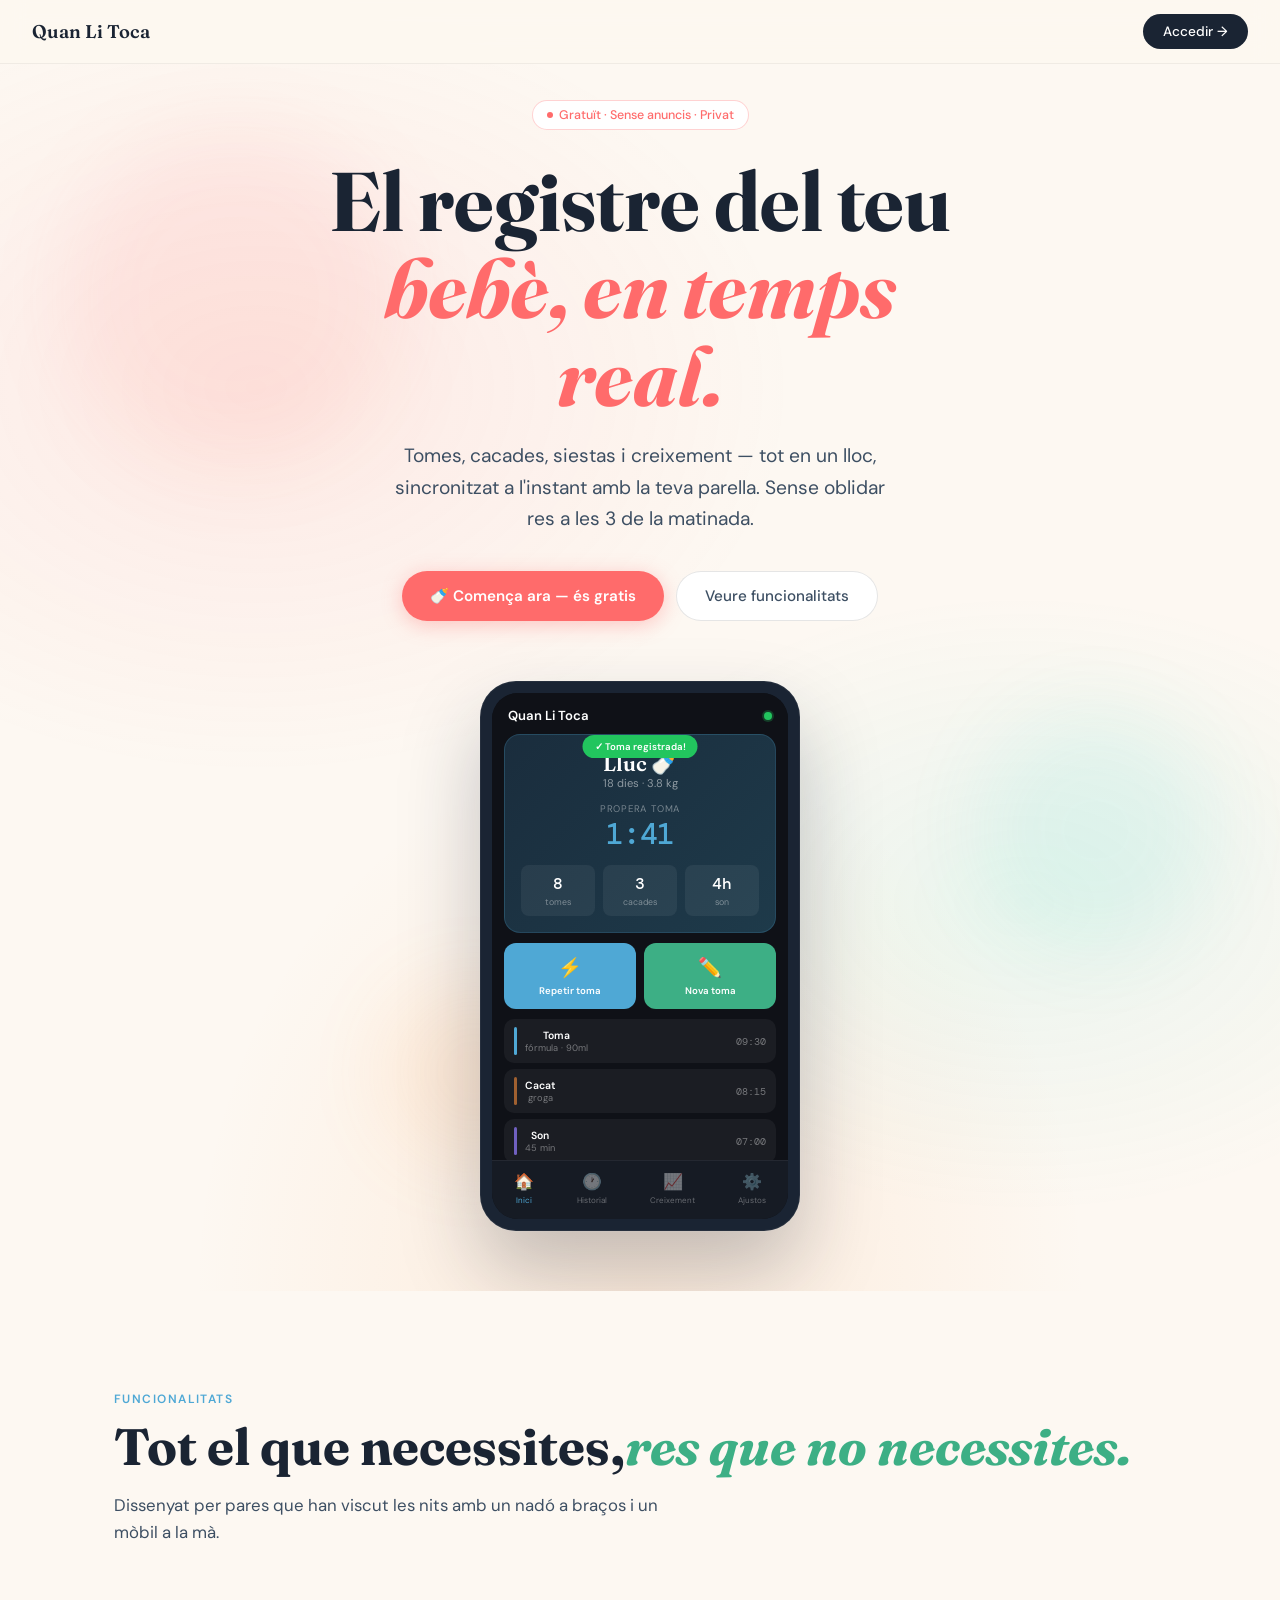
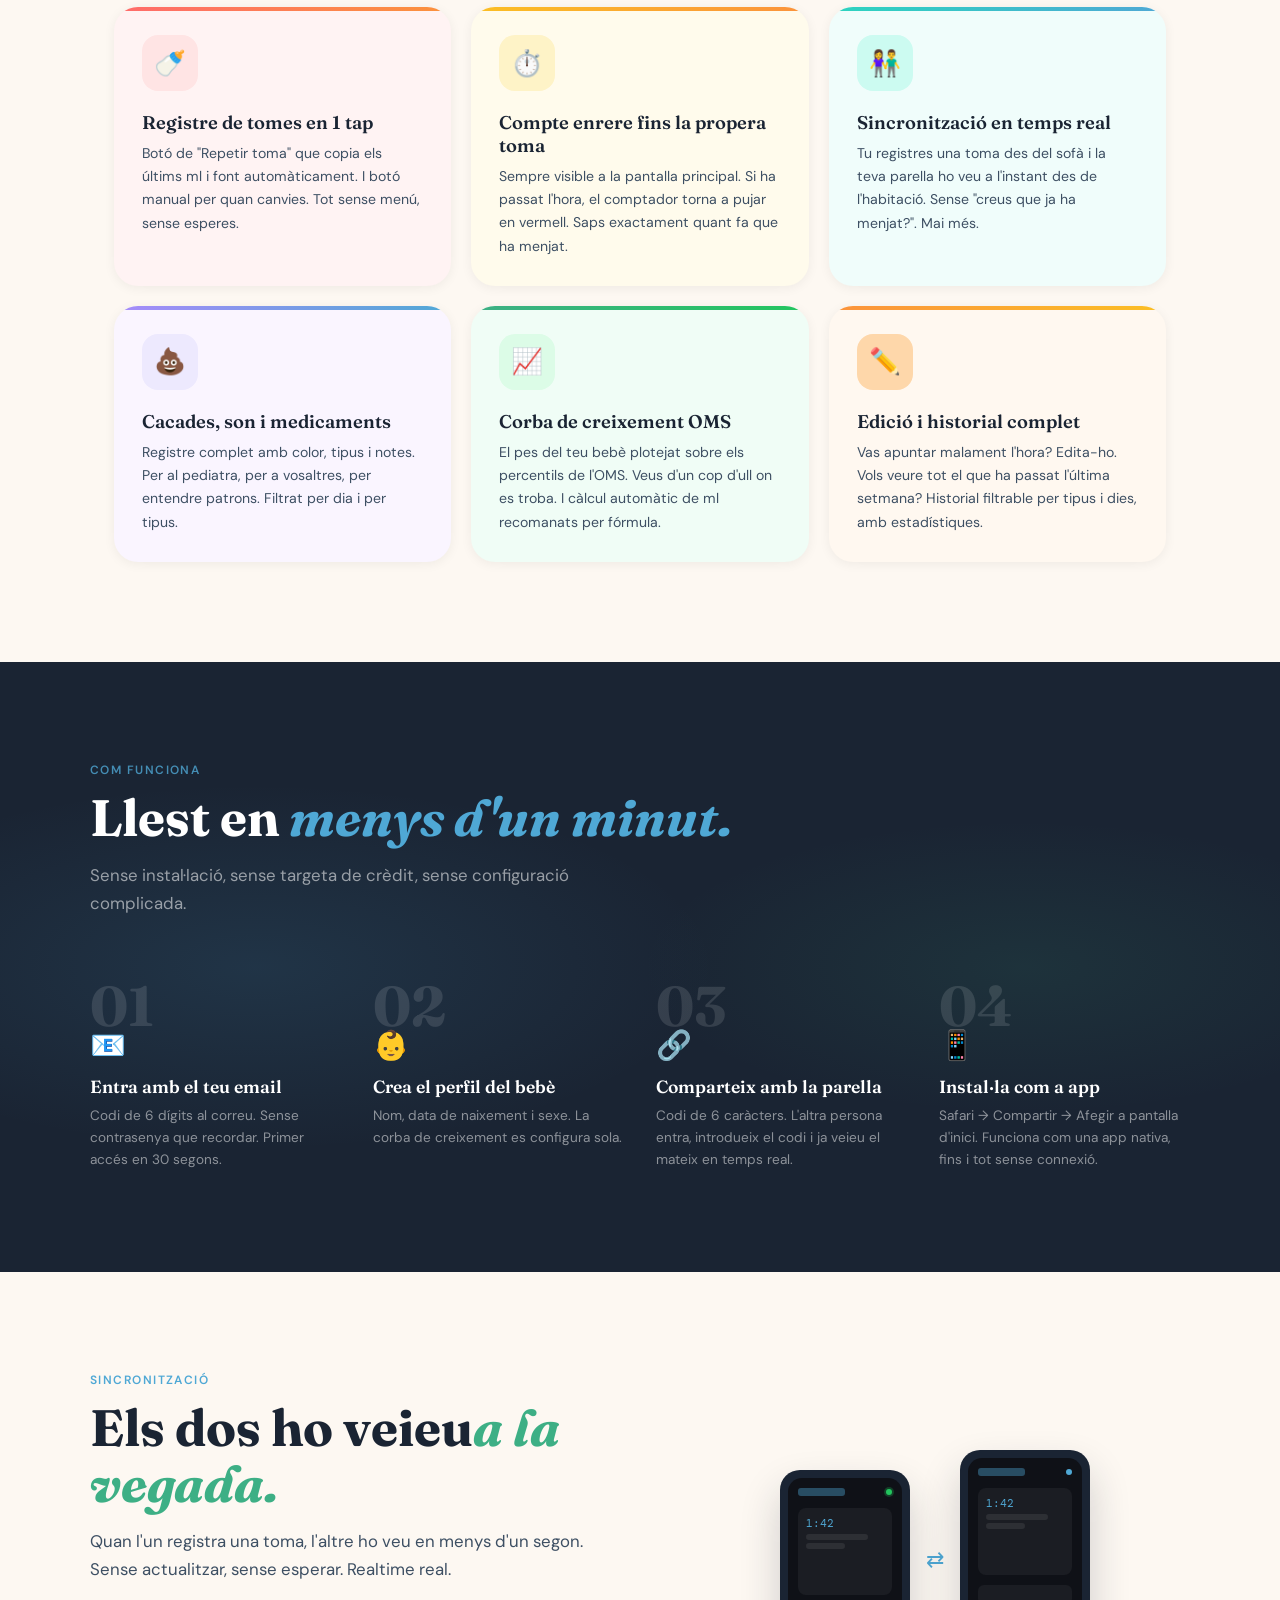
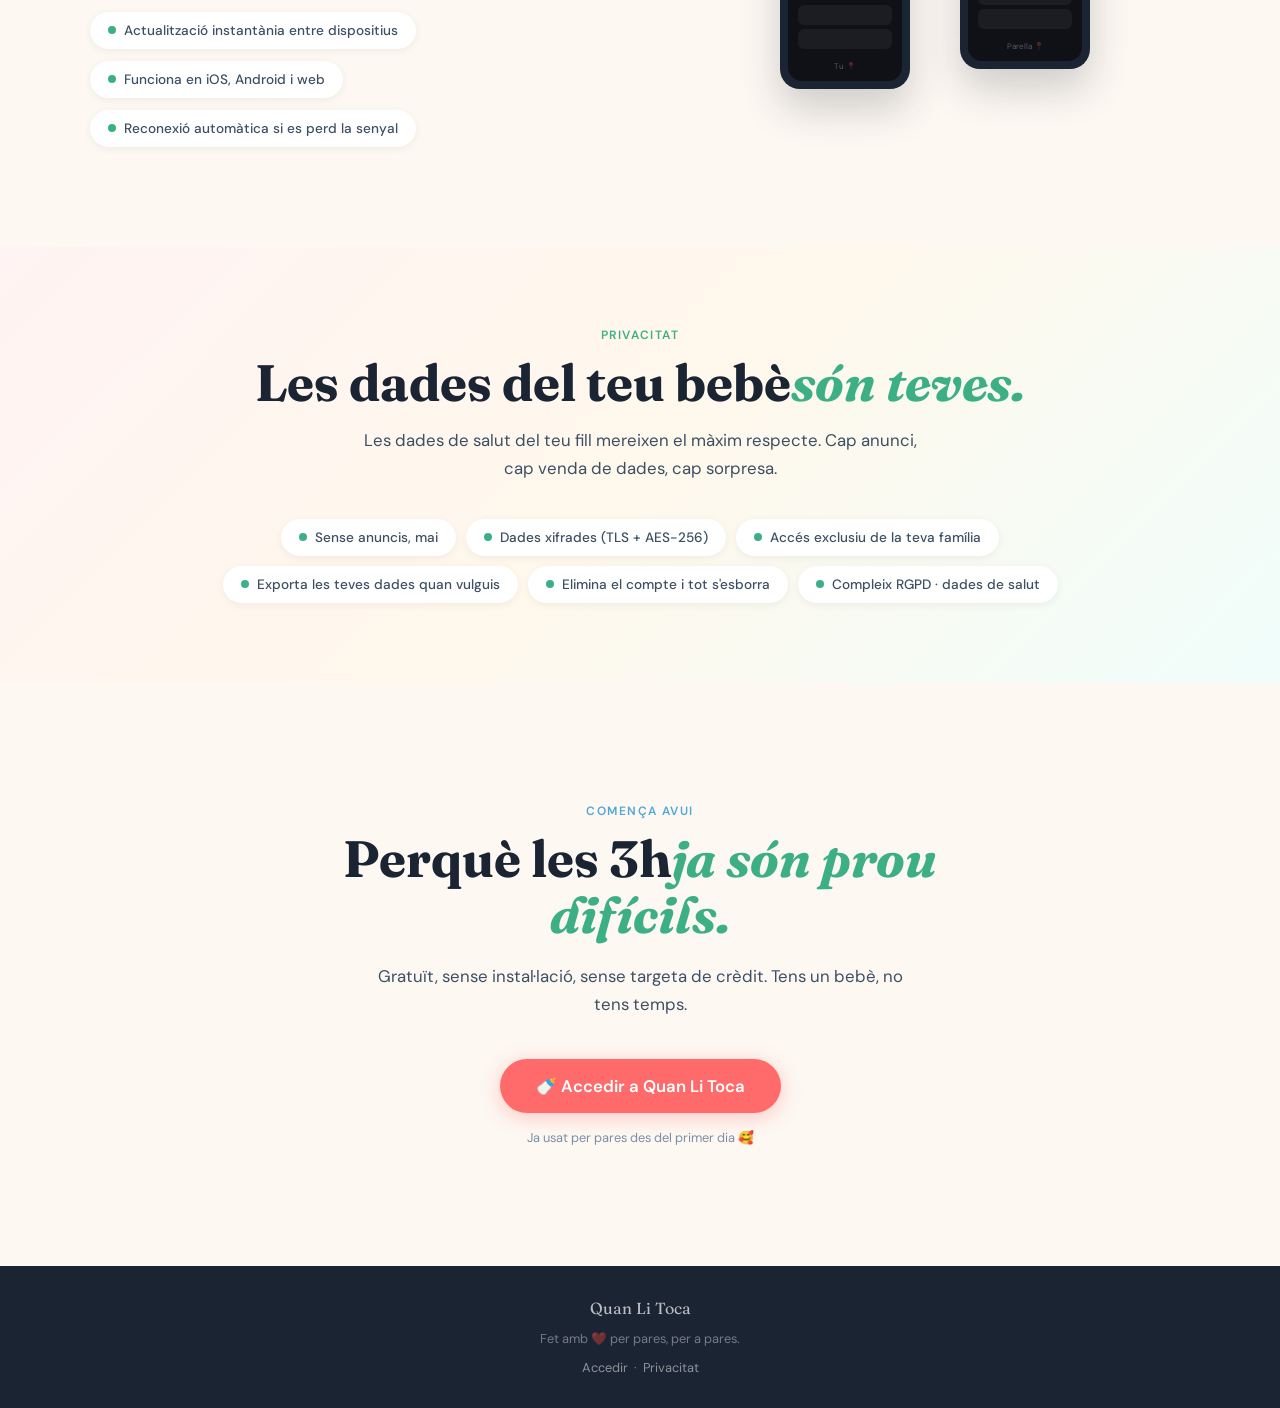
==== commit fb6bd43c: "Landing redesign: playful colors + accessibility + SEO - Add Open Graph, Twitter Card and PWA meta t" ====
--- a/index.html
+++ b/index.html
@@ -5,6 +5,30 @@
   <meta name="viewport" content="width=device-width, initial-scale=1.0"/>
   <title>Quan Li Toca — Registre intel·ligent per al teu bebè</title>
   <meta name="description" content="Registra tomes, cacades, siestas i creixement. Sincronitzat amb la teva parella en temps real. Gratuït, sense anuncis, sense venda de dades."/>
+
+  <!-- Open Graph -->
+  <meta property="og:type"        content="website"/>
+  <meta property="og:url"         content="https://quantiloca.com/"/>
+  <meta property="og:title"       content="Quan Li Toca — Registre del bebè en temps real"/>
+  <meta property="og:description" content="Tomes, cacades, siestas i creixement. Sincronitzat amb la teva parella a l'instant. Gratuït, sense anuncis."/>
+  <meta property="og:image"       content="https://quantiloca.com/og-image.png"/>
+  <meta property="og:locale"      content="ca_ES"/>
+
+  <!-- Twitter Card -->
+  <meta name="twitter:card"        content="summary_large_image"/>
+  <meta name="twitter:title"       content="Quan Li Toca — Registre del bebè en temps real"/>
+  <meta name="twitter:description" content="Tomes, cacades, siestas i creixement. Sincronitzat amb la teva parella a l'instant. Gratuït, sense anuncis."/>
+  <meta name="twitter:image"       content="https://quantiloca.com/og-image.png"/>
+
+  <!-- PWA / App -->
+  <meta name="theme-color"         content="#1a2433"/>
+  <meta name="apple-mobile-web-app-capable"          content="yes"/>
+  <meta name="apple-mobile-web-app-status-bar-style" content="black-translucent"/>
+  <meta name="apple-mobile-web-app-title"            content="Quan Li Toca"/>
+  <link rel="apple-touch-icon"     href="/icons/icon-192.png"/>
+  <link rel="icon" type="image/png" sizes="192x192" href="/icons/icon-192.png"/>
+
+  <link rel="canonical" href="https://quantiloca.com/"/>
 
   <link rel="preconnect" href="https://fonts.googleapis.com"/>
   <link rel="preconnect" href="https://fonts.gstatic.com" crossorigin/>
@@ -165,33 +189,33 @@
   </div>
 
   <div class="features-grid">
-    <div class="feat-card reveal reveal-delay-1" style="--feat-c1:#4fa8d5;--feat-c2:#3daf85">
-      <div class="feat-icon" style="background:#e8f4fd">🍼</div>
+    <div class="feat-card reveal reveal-delay-1" style="--feat-c1:#ff6b6b;--feat-c2:#fb923c;--feat-bg:#fff3f3;--feat-icon-bg:#ffe4e4">
+      <div class="feat-icon">🍼</div>
       <div class="feat-title">Registre de tomes en 1 tap</div>
       <div class="feat-desc">Botó de "Repetir toma" que copia els últims ml i font automàticament. I botó manual per quan canvies. Tot sense menú, sense esperes.</div>
     </div>
-    <div class="feat-card reveal reveal-delay-2" style="--feat-c1:#f59e0b;--feat-c2:#ef4444">
-      <div class="feat-icon" style="background:#fdf3cd">⏱️</div>
+    <div class="feat-card reveal reveal-delay-2" style="--feat-c1:#fbbf24;--feat-c2:#fb923c;--feat-bg:#fffbec;--feat-icon-bg:#fef3c7">
+      <div class="feat-icon">⏱️</div>
       <div class="feat-title">Compte enrere fins la propera toma</div>
       <div class="feat-desc">Sempre visible a la pantalla principal. Si ha passat l'hora, el comptador torna a pujar en vermell. Saps exactament quant fa que ha menjat.</div>
     </div>
-    <div class="feat-card reveal reveal-delay-3" style="--feat-c1:#3daf85;--feat-c2:#4fa8d5">
-      <div class="feat-icon" style="background:#e4f5ef">👫</div>
+    <div class="feat-card reveal reveal-delay-3" style="--feat-c1:#2dd4bf;--feat-c2:#4fa8d5;--feat-bg:#f0fdfb;--feat-icon-bg:#ccfbf1">
+      <div class="feat-icon">👫</div>
       <div class="feat-title">Sincronització en temps real</div>
       <div class="feat-desc">Tu registres una toma des del sofà i la teva parella ho veu a l'instant des de l'habitació. Sense "creus que ja ha menjat?". Mai més.</div>
     </div>
-    <div class="feat-card reveal reveal-delay-1" style="--feat-c1:#8b5cf6;--feat-c2:#4fa8d5">
-      <div class="feat-icon" style="background:#f3e8ff">💩</div>
+    <div class="feat-card reveal reveal-delay-1" style="--feat-c1:#a78bfa;--feat-c2:#4fa8d5;--feat-bg:#faf5ff;--feat-icon-bg:#ede9fe">
+      <div class="feat-icon">💩</div>
       <div class="feat-title">Cacades, son i medicaments</div>
       <div class="feat-desc">Registre complet amb color, tipus i notes. Per al pediatra, per a vosaltres, per entendre patrons. Filtrat per dia i per tipus.</div>
     </div>
-    <div class="feat-card reveal reveal-delay-2" style="--feat-c1:#3daf85;--feat-c2:#22c55e">
-      <div class="feat-icon" style="background:#e4f5ef">📈</div>
+    <div class="feat-card reveal reveal-delay-2" style="--feat-c1:#3daf85;--feat-c2:#22c55e;--feat-bg:#f0fdf6;--feat-icon-bg:#dcfce7">
+      <div class="feat-icon">📈</div>
       <div class="feat-title">Corba de creixement OMS</div>
       <div class="feat-desc">El pes del teu bebè plotejat sobre els percentils de l'OMS. Veus d'un cop d'ull on es troba. I càlcul automàtic de ml recomanats per fórmula.</div>
     </div>
-    <div class="feat-card reveal reveal-delay-3" style="--feat-c1:#f59e0b;--feat-c2:#3daf85">
-      <div class="feat-icon" style="background:#fff8e4">✏️</div>
+    <div class="feat-card reveal reveal-delay-3" style="--feat-c1:#fb923c;--feat-c2:#fbbf24;--feat-bg:#fff8f0;--feat-icon-bg:#fed7aa">
+      <div class="feat-icon">✏️</div>
       <div class="feat-title">Edició i historial complet</div>
       <div class="feat-desc">Vas apuntar malament l'hora? Edita-ho. Vols veure tot el que ha passat l'última setmana? Historial filtrable per tipus i dies, amb estadístiques.</div>
     </div>
--- a/landing.css
+++ b/landing.css
@@ -7,15 +7,20 @@
 :root {
   --sky:    #e8f4fd;
   --mint:   #e4f5ef;
-  --cream:  #fdf8f0;
+  --cream:  #fdf8f2;
   --peach:  #fdeee6;
   --blue:   #4fa8d5;
   --green:  #3daf85;
+  --coral:  #ff6b6b;
+  --orange: #fb923c;
+  --teal:   #2dd4bf;
+  --purple: #a78bfa;
+  --amber:  #fbbf24;
   --ink:    #1a2433;
   --ink2:   #3d4f63;
   --ink3:   #7a8fa6;
   --white:  #ffffff;
-  --r:      16px;
+  --r:      20px;
 }
 
 html { scroll-behavior: smooth; }
@@ -50,7 +55,7 @@
   text-decoration: none;
   transition: transform 0.2s, background 0.2s;
 }
-.nav-cta:hover { background: var(--blue); transform: translateY(-1px); }
+.nav-cta:hover { background: var(--coral); transform: translateY(-1px); }
 
 /* ── HERO ─────────────────────────────────────── */
 .hero {
@@ -64,9 +69,9 @@
 .hero-bg {
   position: absolute; inset: 0; z-index: 0;
   background:
-    radial-gradient(ellipse 70% 50% at 20% 30%, rgba(79,168,213,0.12) 0%, transparent 60%),
-    radial-gradient(ellipse 60% 40% at 80% 70%, rgba(61,175,133,0.10) 0%, transparent 60%),
-    radial-gradient(ellipse 50% 60% at 50% 100%, rgba(253,238,230,0.8) 0%, transparent 70%);
+    radial-gradient(ellipse 70% 50% at 20% 30%, rgba(255,107,107,0.10) 0%, transparent 60%),
+    radial-gradient(ellipse 60% 40% at 80% 70%, rgba(45,212,191,0.09) 0%, transparent 60%),
+    radial-gradient(ellipse 50% 60% at 50% 100%, rgba(251,146,60,0.12) 0%, transparent 70%);
 }
 
 .blob {
@@ -74,9 +79,9 @@
   filter: blur(40px); opacity: 0.5; z-index: 0;
   animation: blobFloat 8s ease-in-out infinite;
 }
-.blob-1 { width: 300px; height: 300px; background: rgba(79,168,213,0.18); top: 10%; left: 5%; animation-delay: 0s; }
-.blob-2 { width: 200px; height: 200px; background: rgba(61,175,133,0.15); top: 60%; right: 5%; animation-delay: 3s; }
-.blob-3 { width: 150px; height: 150px; background: rgba(253,238,230,0.9); bottom: 10%; left: 30%; animation-delay: 5s; }
+.blob-1 { width: 340px; height: 340px; background: rgba(255,107,107,0.18); top: 10%; left: 5%; animation-delay: 0s; }
+.blob-2 { width: 240px; height: 240px; background: rgba(45,212,191,0.18); top: 55%; right: 5%; animation-delay: 3s; }
+.blob-3 { width: 180px; height: 180px; background: rgba(251,146,60,0.22); bottom: 10%; left: 30%; animation-delay: 5s; }
 
 @keyframes blobFloat {
   0%, 100% { transform: translateY(0) scale(1); }
@@ -87,14 +92,14 @@
 
 .hero-badge {
   display: inline-flex; align-items: center; gap: 6px;
-  background: white; border: 1px solid rgba(79,168,213,0.3);
+  background: white; border: 1px solid rgba(255,107,107,0.3);
   border-radius: 50px; padding: 6px 14px;
-  font-size: 0.78rem; color: var(--blue); font-weight: 500;
+  font-size: 0.78rem; color: var(--coral); font-weight: 500;
   margin-bottom: 28px;
   animation: fadeUp 0.6s ease both;
 }
 .hero-badge span {
-  width: 6px; height: 6px; background: var(--green);
+  width: 6px; height: 6px; background: var(--coral);
   border-radius: 50%; display: inline-block;
 }
 
@@ -106,7 +111,7 @@
   margin-bottom: 8px;
   animation: fadeUp 0.6s 0.1s ease both;
 }
-h1 em { font-style: italic; color: var(--blue); display: block; }
+h1 em { font-style: italic; color: var(--coral); display: block; }
 
 .hero-sub {
   font-size: clamp(1rem, 2.5vw, 1.2rem);
@@ -121,14 +126,14 @@
 }
 
 .btn-primary {
-  background: var(--ink); color: white;
+  background: var(--coral); color: white;
   padding: 14px 28px; border-radius: 50px;
-  font-size: 0.95rem; font-weight: 500;
+  font-size: 0.95rem; font-weight: 600;
   text-decoration: none; display: inline-flex; align-items: center; gap: 8px;
   transition: transform 0.2s, box-shadow 0.2s, background 0.2s;
-  box-shadow: 0 4px 20px rgba(26,36,51,0.2);
-}
-.btn-primary:hover { transform: translateY(-2px); box-shadow: 0 8px 30px rgba(26,36,51,0.25); background: #2a3a4d; }
+  box-shadow: 0 4px 20px rgba(255,107,107,0.35);
+}
+.btn-primary:hover { transform: translateY(-2px); box-shadow: 0 8px 30px rgba(255,107,107,0.4); background: #e85555; }
 
 .btn-ghost {
   background: white; color: var(--ink2);
@@ -332,25 +337,28 @@
   gap: 20px; margin-top: 60px;
 }
 .feat-card {
-  background: white;
-  border-radius: 20px; padding: 28px;
-  border: 1.5px solid rgba(0,0,0,0.06);
+  background: var(--feat-bg, white);
+  border-radius: 24px; padding: 28px;
+  border: none;
+  box-shadow: 0 2px 12px rgba(0,0,0,0.06);
   transition: transform 0.3s, box-shadow 0.3s;
   position: relative; overflow: hidden;
 }
 .feat-card::before {
   content: '';
-  position: absolute; top: 0; left: 0; right: 0; height: 3px;
+  position: absolute; top: 0; left: 0; right: 0; height: 4px;
   background: linear-gradient(90deg, var(--feat-c1, var(--blue)), var(--feat-c2, var(--green)));
-  opacity: 0; transition: opacity 0.3s;
-}
-.feat-card:hover { transform: translateY(-4px); box-shadow: 0 20px 40px rgba(0,0,0,0.08); }
-.feat-card:hover::before { opacity: 1; }
+  opacity: 1;
+  transition: height 0.3s;
+}
+.feat-card:hover { transform: translateY(-6px); box-shadow: 0 24px 48px rgba(0,0,0,0.10); }
+.feat-card:hover::before { height: 6px; }
 
 .feat-icon {
-  width: 48px; height: 48px; border-radius: 14px;
+  width: 56px; height: 56px; border-radius: 16px;
   display: flex; align-items: center; justify-content: center;
-  font-size: 1.4rem; margin-bottom: 16px;
+  font-size: 1.6rem; margin-bottom: 20px;
+  background: var(--feat-icon-bg, rgba(79,168,213,0.12));
 }
 .feat-title { font-family: 'Fraunces', serif; font-size: 1.15rem; font-weight: 600; color: var(--ink); margin-bottom: 8px; }
 .feat-desc { font-size: 0.88rem; color: var(--ink2); line-height: 1.65; }
@@ -378,7 +386,7 @@
 .step { position: relative; }
 .step-num {
   font-family: 'Fraunces', serif; font-size: 3.5rem; font-weight: 700;
-  color: rgba(255,255,255,0.06); line-height: 1; margin-bottom: -8px;
+  color: rgba(255,255,255,0.12); line-height: 1; margin-bottom: -8px;
 }
 .step-icon { font-size: 1.8rem; margin-bottom: 12px; }
 .step-title { font-family: 'Fraunces', serif; font-size: 1.1rem; font-weight: 600; color: white; margin-bottom: 8px; }
@@ -386,7 +394,7 @@
 
 /* ── PRIVACY ──────────────────────────────────── */
 .privacy-section {
-  background: linear-gradient(135deg, var(--sky), var(--mint));
+  background: linear-gradient(135deg, #fff3f3, #fff8ec, #f0fdfb);
   padding: 80px 24px;
 }
 .privacy-inner { max-width: 900px; margin: 0 auto; text-align: center; }
@@ -461,6 +469,23 @@
 .reveal-delay-3 { transition-delay: 0.3s; }
 .reveal-delay-4 { transition-delay: 0.4s; }
 
+/* ── FOCUS VISIBLE ────────────────────────────── */
+:focus-visible {
+  outline: 2px solid var(--blue);
+  outline-offset: 3px;
+  border-radius: 4px;
+}
+
+/* ── REDUCED MOTION ───────────────────────────── */
+@media (prefers-reduced-motion: reduce) {
+  *, *::before, *::after {
+    animation-duration: 0.01ms !important;
+    animation-iteration-count: 1 !important;
+    transition-duration: 0.01ms !important;
+  }
+  html { scroll-behavior: auto; }
+}
+
 /* ── RESPONSIVE ───────────────────────────────── */
 @media (max-width: 768px) {
   .realtime-inner { grid-template-columns: 1fr; gap: 48px; }
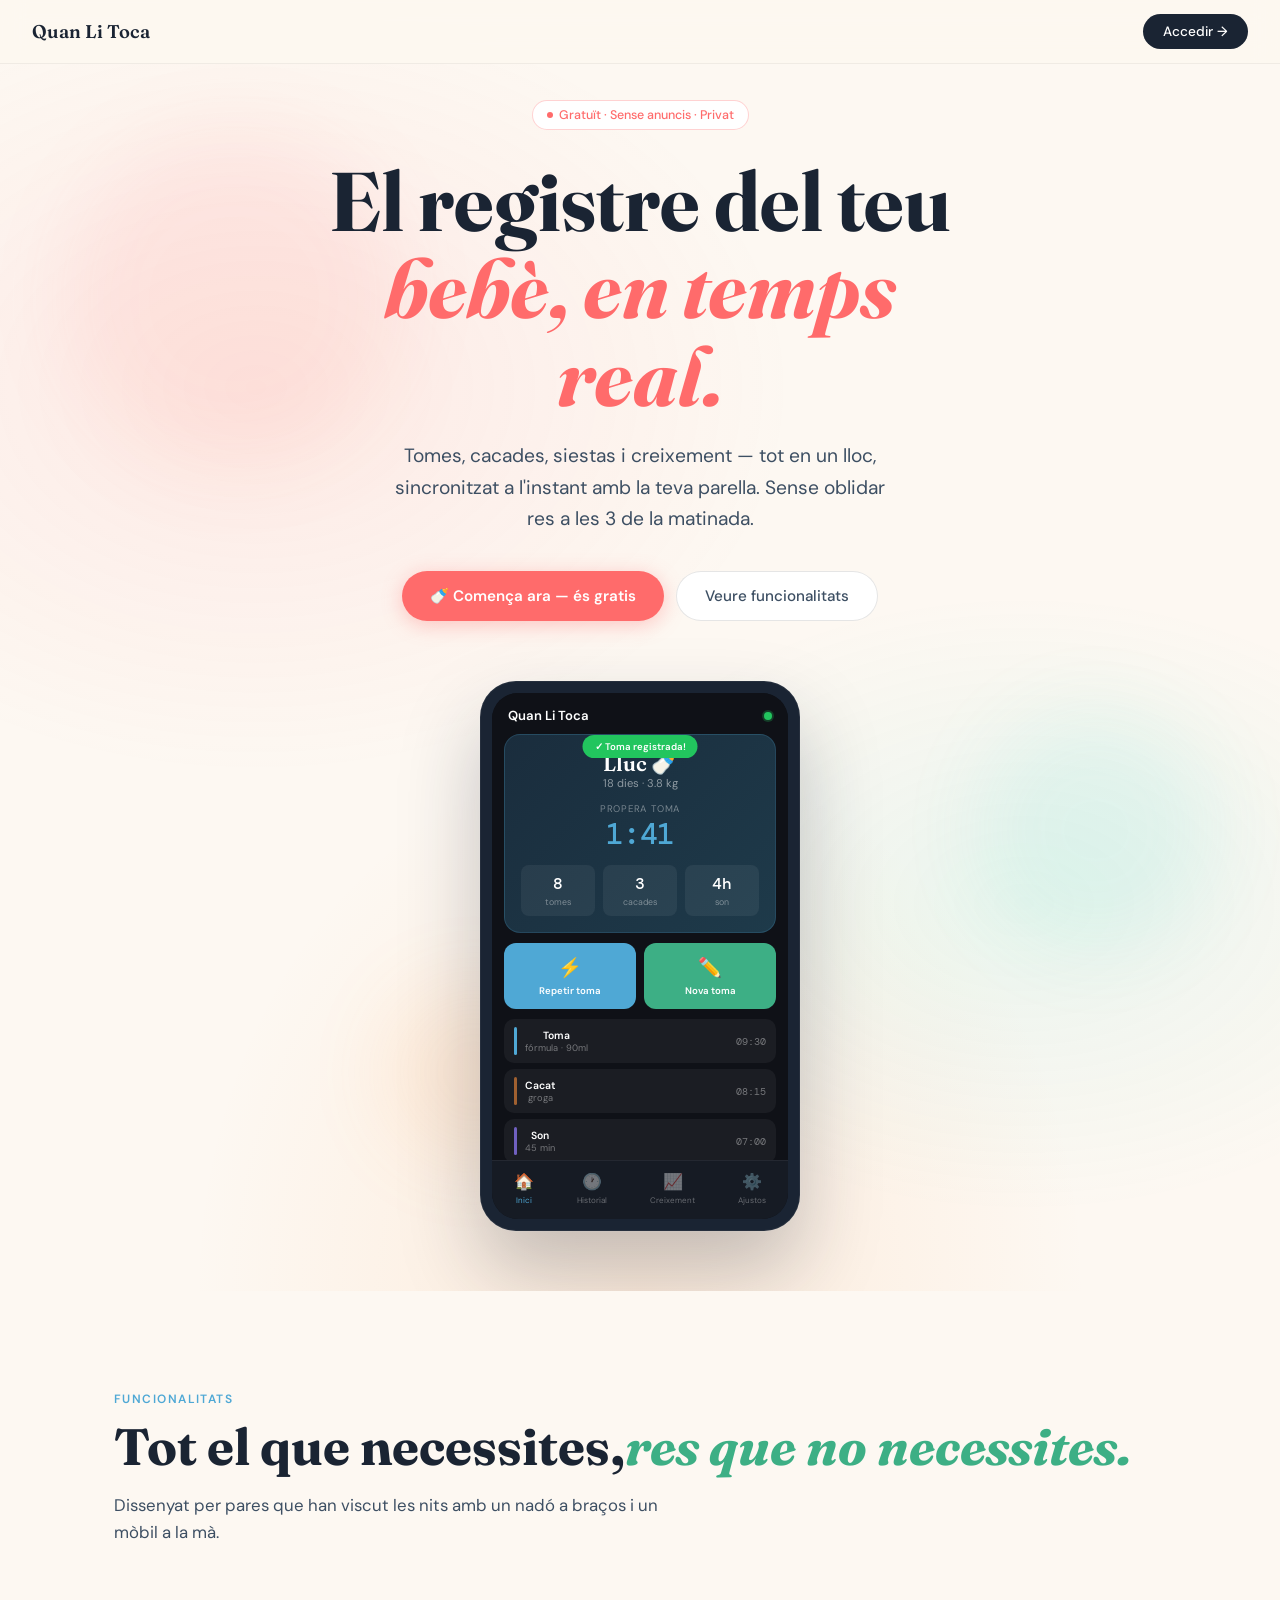
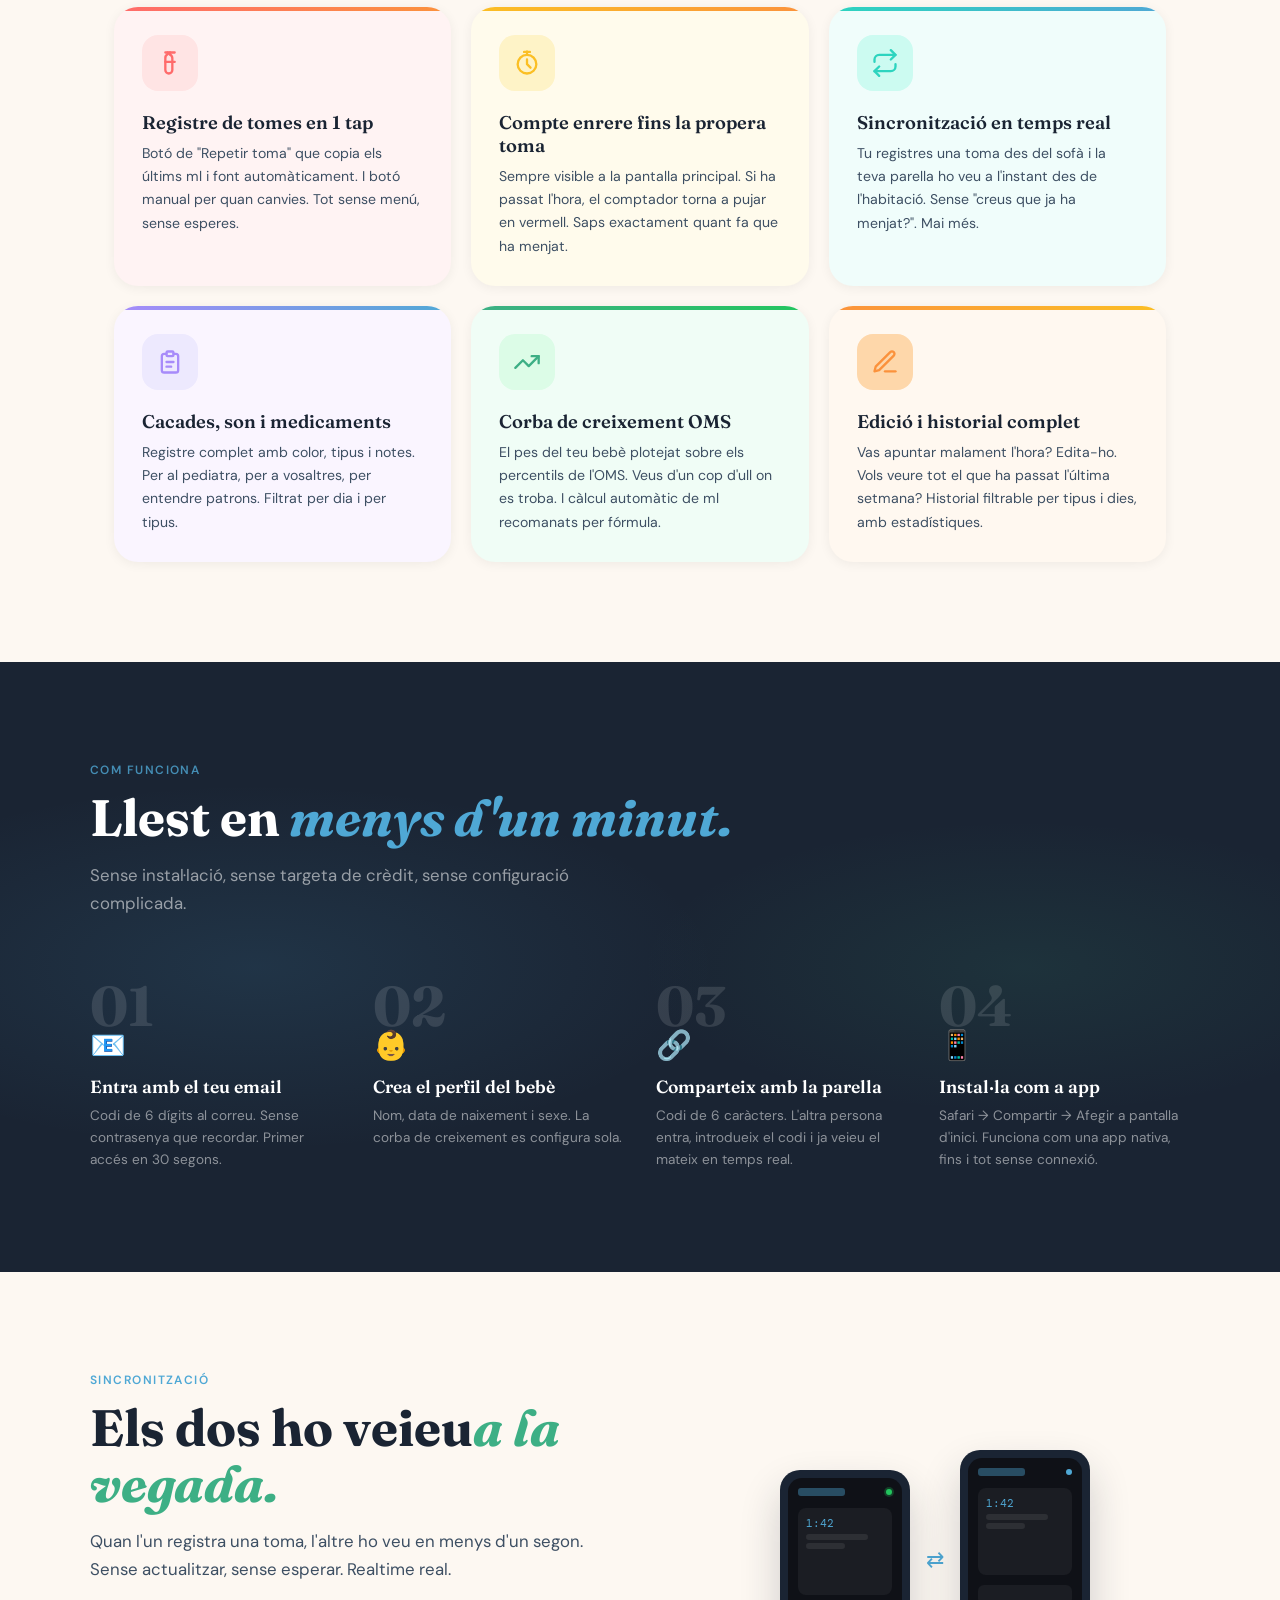
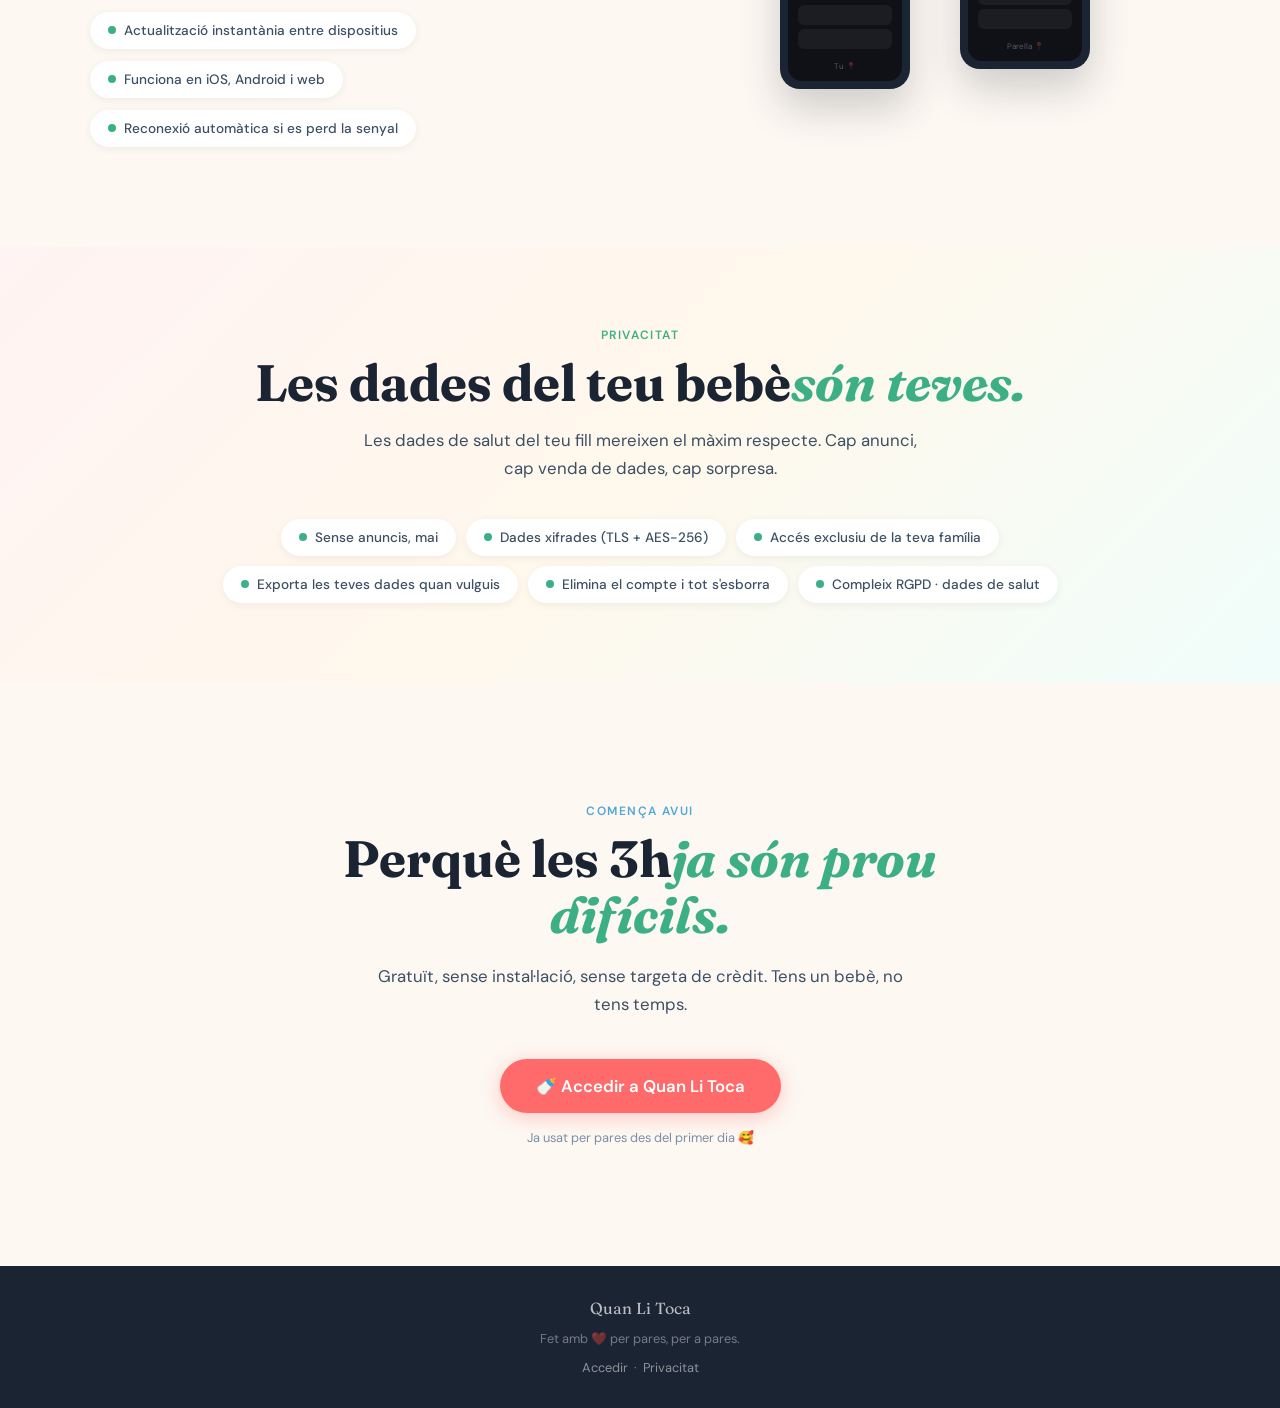
==== commit 49870e3b: "feat-cards: replace emoji with inline SVG icons Each icon uses currentColor (inherits --feat-c1) for" ====
--- a/index.html
+++ b/index.html
@@ -190,32 +190,68 @@
 
   <div class="features-grid">
     <div class="feat-card reveal reveal-delay-1" style="--feat-c1:#ff6b6b;--feat-c2:#fb923c;--feat-bg:#fff3f3;--feat-icon-bg:#ffe4e4">
-      <div class="feat-icon">🍼</div>
+      <div class="feat-icon">
+        <svg viewBox="0 0 24 24" fill="none" stroke="currentColor" stroke-width="2" stroke-linecap="round" stroke-linejoin="round">
+          <path d="M8 3h8"/>
+          <path d="M10 3v1.5A3.5 3.5 0 0 0 8 8v10a3 3 0 0 0 6 0V8a3.5 3.5 0 0 0-2-3.14V3"/>
+          <line x1="8" y1="11" x2="16" y2="11"/>
+        </svg>
+      </div>
       <div class="feat-title">Registre de tomes en 1 tap</div>
       <div class="feat-desc">Botó de "Repetir toma" que copia els últims ml i font automàticament. I botó manual per quan canvies. Tot sense menú, sense esperes.</div>
     </div>
     <div class="feat-card reveal reveal-delay-2" style="--feat-c1:#fbbf24;--feat-c2:#fb923c;--feat-bg:#fffbec;--feat-icon-bg:#fef3c7">
-      <div class="feat-icon">⏱️</div>
+      <div class="feat-icon">
+        <svg viewBox="0 0 24 24" fill="none" stroke="currentColor" stroke-width="2" stroke-linecap="round" stroke-linejoin="round">
+          <circle cx="12" cy="13" r="8"/>
+          <path d="M12 9v4l3 3"/>
+          <path d="M9.5 2.5h5M12 2v2"/>
+        </svg>
+      </div>
       <div class="feat-title">Compte enrere fins la propera toma</div>
       <div class="feat-desc">Sempre visible a la pantalla principal. Si ha passat l'hora, el comptador torna a pujar en vermell. Saps exactament quant fa que ha menjat.</div>
     </div>
     <div class="feat-card reveal reveal-delay-3" style="--feat-c1:#2dd4bf;--feat-c2:#4fa8d5;--feat-bg:#f0fdfb;--feat-icon-bg:#ccfbf1">
-      <div class="feat-icon">👫</div>
+      <div class="feat-icon">
+        <svg viewBox="0 0 24 24" fill="none" stroke="currentColor" stroke-width="2" stroke-linecap="round" stroke-linejoin="round">
+          <path d="M17 1l4 4-4 4"/>
+          <path d="M3 11V9a4 4 0 0 1 4-4h14"/>
+          <path d="M7 23l-4-4 4-4"/>
+          <path d="M21 13v2a4 4 0 0 1-4 4H3"/>
+        </svg>
+      </div>
       <div class="feat-title">Sincronització en temps real</div>
       <div class="feat-desc">Tu registres una toma des del sofà i la teva parella ho veu a l'instant des de l'habitació. Sense "creus que ja ha menjat?". Mai més.</div>
     </div>
     <div class="feat-card reveal reveal-delay-1" style="--feat-c1:#a78bfa;--feat-c2:#4fa8d5;--feat-bg:#faf5ff;--feat-icon-bg:#ede9fe">
-      <div class="feat-icon">💩</div>
+      <div class="feat-icon">
+        <svg viewBox="0 0 24 24" fill="none" stroke="currentColor" stroke-width="2" stroke-linecap="round" stroke-linejoin="round">
+          <path d="M9 5H7a2 2 0 0 0-2 2v12a2 2 0 0 0 2 2h10a2 2 0 0 0 2-2V7a2 2 0 0 0-2-2h-2"/>
+          <rect x="9" y="3" width="6" height="4" rx="1"/>
+          <line x1="9" y1="12" x2="15" y2="12"/>
+          <line x1="9" y1="16" x2="13" y2="16"/>
+        </svg>
+      </div>
       <div class="feat-title">Cacades, son i medicaments</div>
       <div class="feat-desc">Registre complet amb color, tipus i notes. Per al pediatra, per a vosaltres, per entendre patrons. Filtrat per dia i per tipus.</div>
     </div>
     <div class="feat-card reveal reveal-delay-2" style="--feat-c1:#3daf85;--feat-c2:#22c55e;--feat-bg:#f0fdf6;--feat-icon-bg:#dcfce7">
-      <div class="feat-icon">📈</div>
+      <div class="feat-icon">
+        <svg viewBox="0 0 24 24" fill="none" stroke="currentColor" stroke-width="2" stroke-linecap="round" stroke-linejoin="round">
+          <polyline points="22 7 13.5 15.5 8.5 10.5 2 17"/>
+          <polyline points="16 7 22 7 22 13"/>
+        </svg>
+      </div>
       <div class="feat-title">Corba de creixement OMS</div>
       <div class="feat-desc">El pes del teu bebè plotejat sobre els percentils de l'OMS. Veus d'un cop d'ull on es troba. I càlcul automàtic de ml recomanats per fórmula.</div>
     </div>
     <div class="feat-card reveal reveal-delay-3" style="--feat-c1:#fb923c;--feat-c2:#fbbf24;--feat-bg:#fff8f0;--feat-icon-bg:#fed7aa">
-      <div class="feat-icon">✏️</div>
+      <div class="feat-icon">
+        <svg viewBox="0 0 24 24" fill="none" stroke="currentColor" stroke-width="2" stroke-linecap="round" stroke-linejoin="round">
+          <path d="M12 20h9"/>
+          <path d="M16.5 3.5a2.121 2.121 0 0 1 3 3L7 19l-4 1 1-4L16.5 3.5z"/>
+        </svg>
+      </div>
       <div class="feat-title">Edició i historial complet</div>
       <div class="feat-desc">Vas apuntar malament l'hora? Edita-ho. Vols veure tot el que ha passat l'última setmana? Historial filtrable per tipus i dies, amb estadístiques.</div>
     </div>
--- a/landing.css
+++ b/landing.css
@@ -357,9 +357,11 @@
 .feat-icon {
   width: 56px; height: 56px; border-radius: 16px;
   display: flex; align-items: center; justify-content: center;
-  font-size: 1.6rem; margin-bottom: 20px;
+  margin-bottom: 20px;
   background: var(--feat-icon-bg, rgba(79,168,213,0.12));
-}
+  color: var(--feat-c1);
+}
+.feat-icon svg { width: 28px; height: 28px; flex-shrink: 0; }
 .feat-title { font-family: 'Fraunces', serif; font-size: 1.15rem; font-weight: 600; color: var(--ink); margin-bottom: 8px; }
 .feat-desc { font-size: 0.88rem; color: var(--ink2); line-height: 1.65; }
 
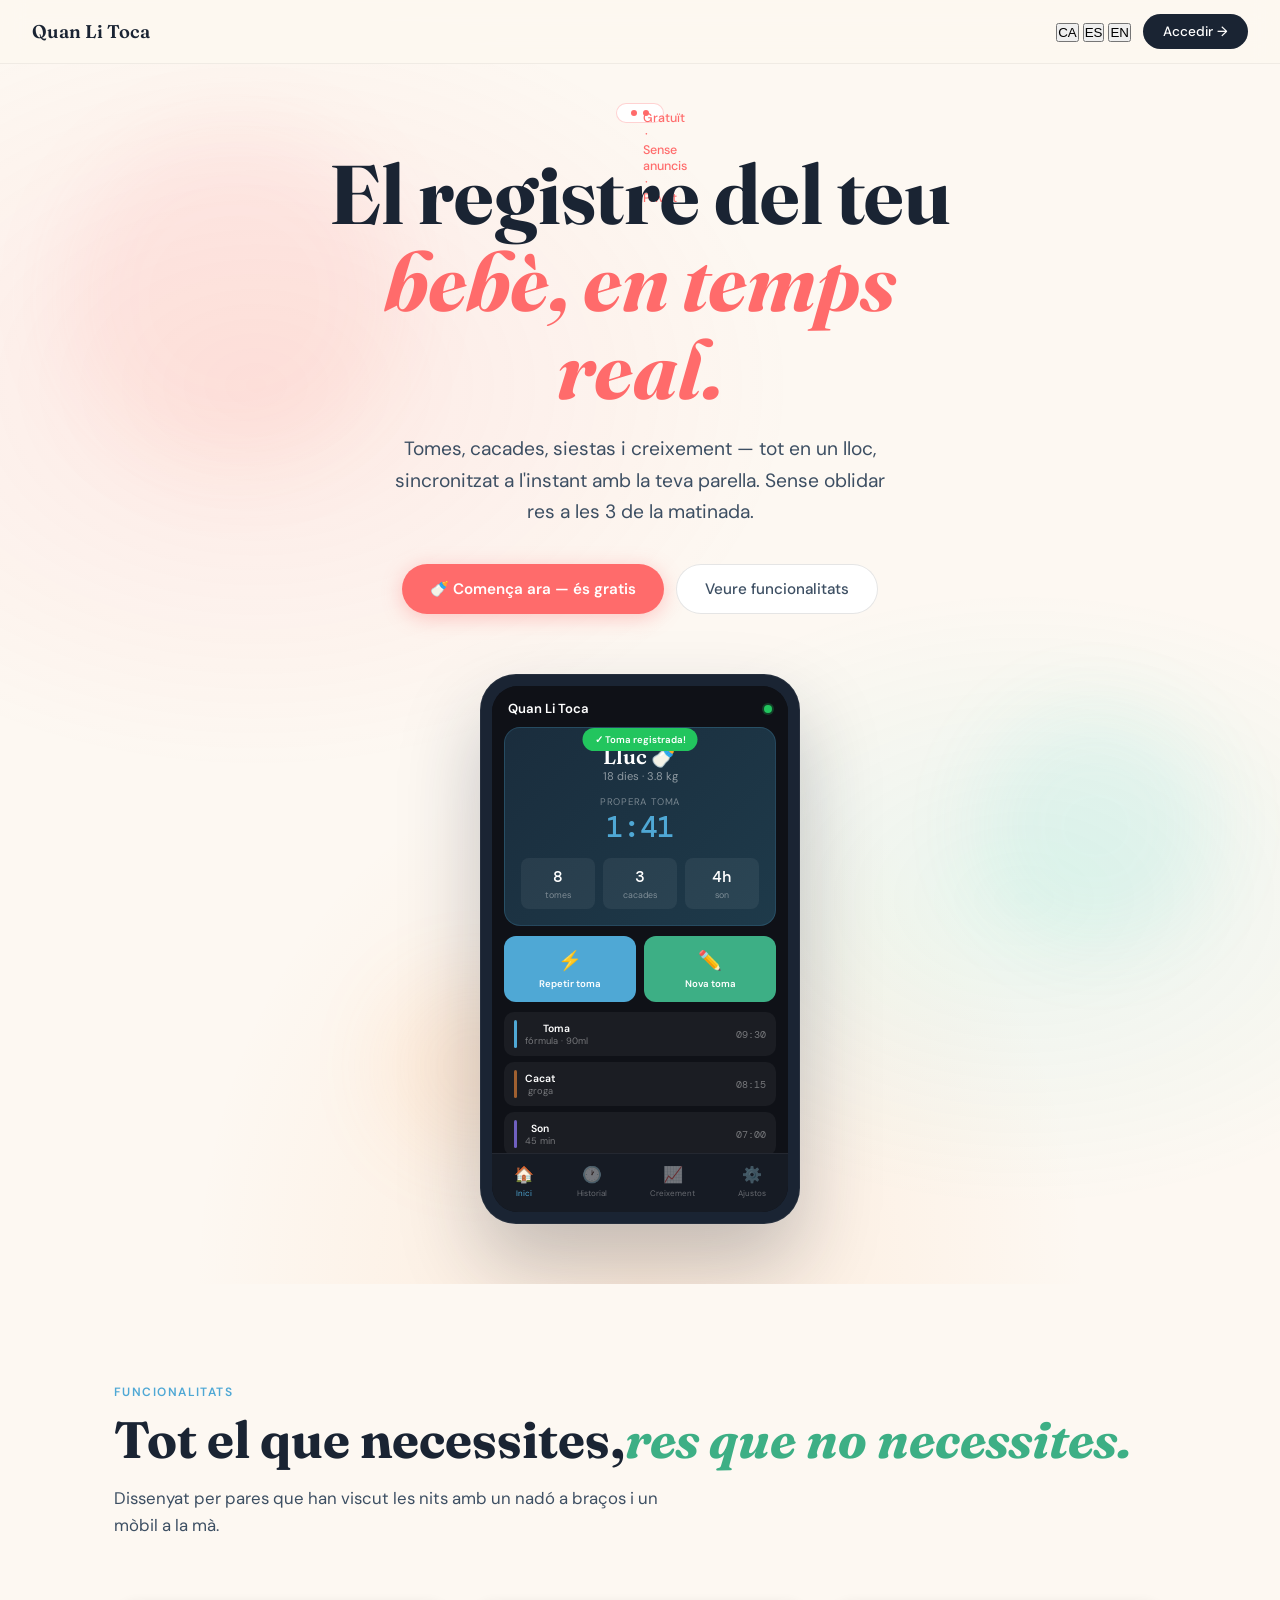
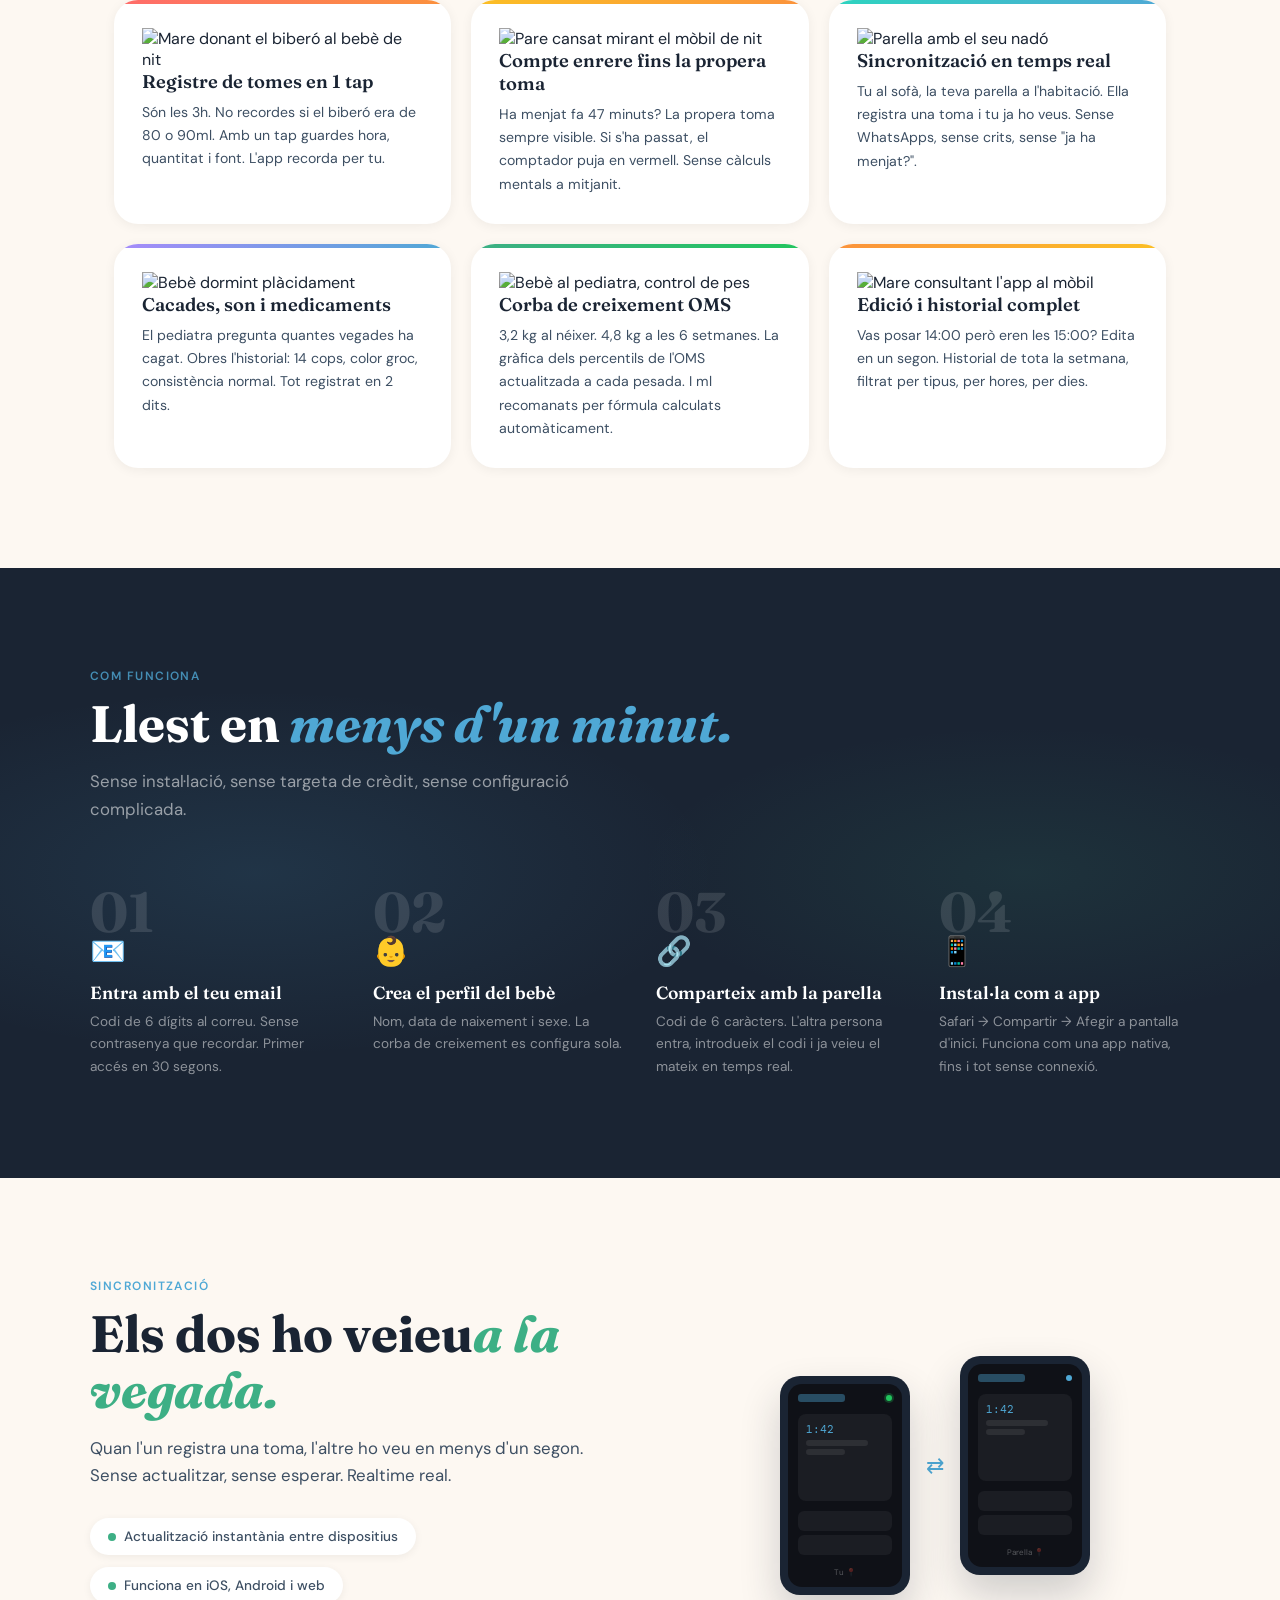
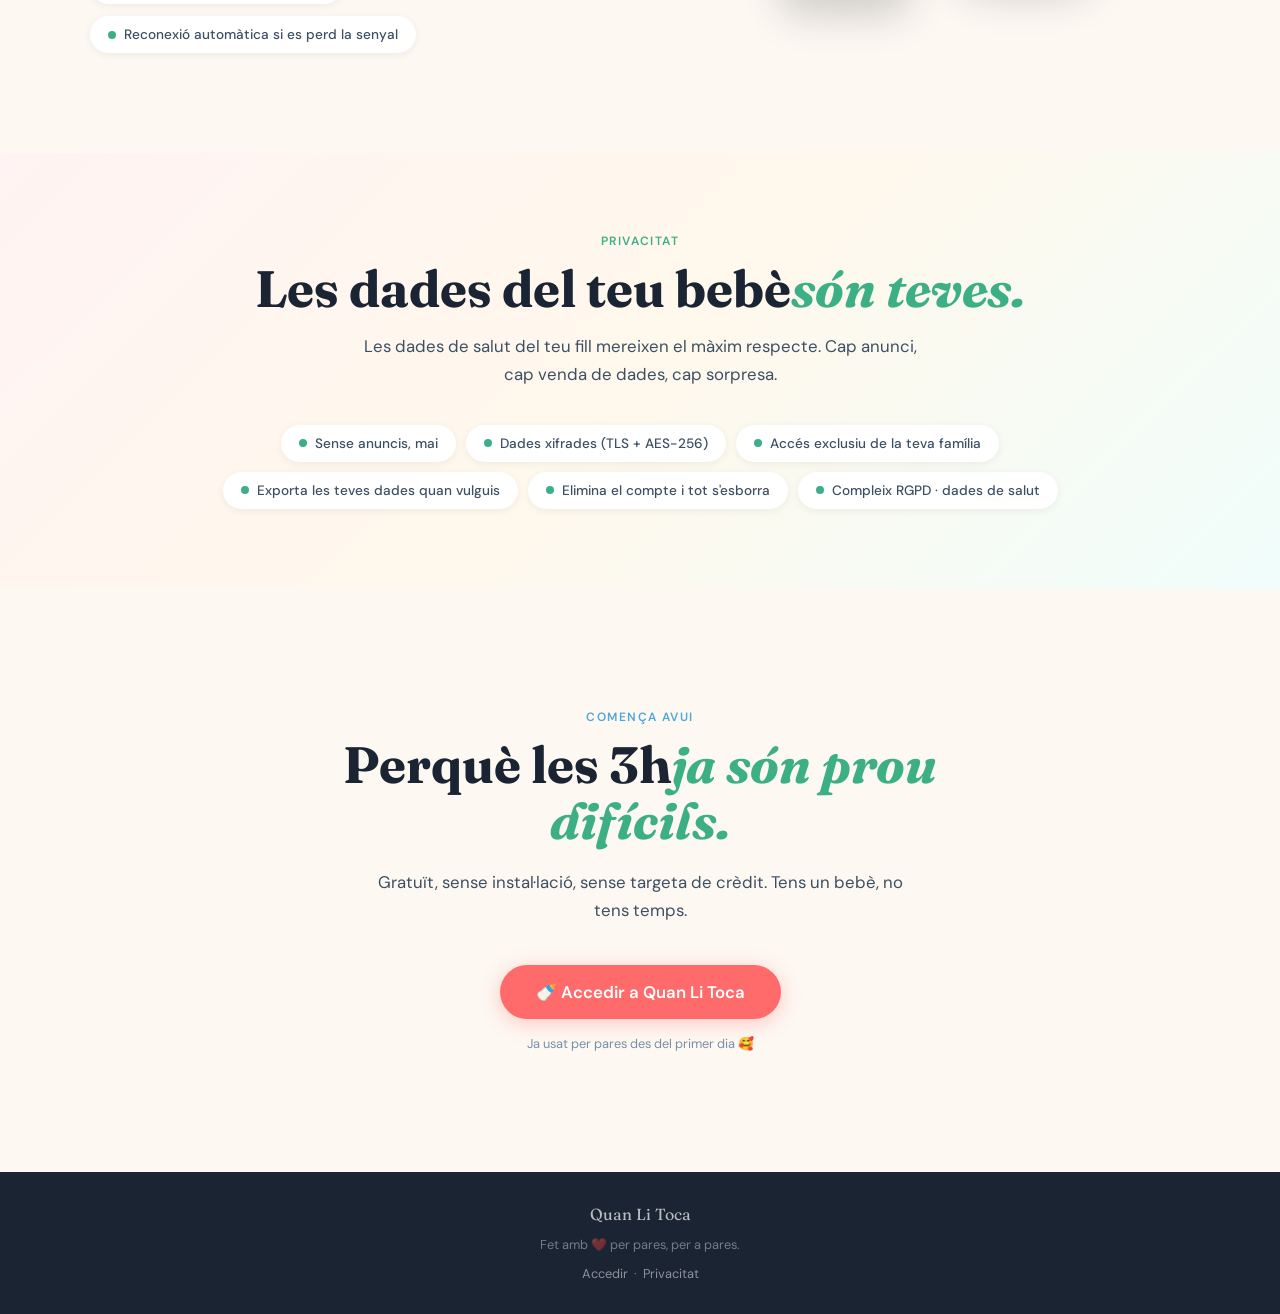
==== commit 226d05e6: "feat: add language switcher UI and i18n data attributes Add CA/ES/EN language toggle buttons in the " ====
--- a/index.html
+++ b/index.html
@@ -44,7 +44,14 @@
     <img src="/icons/icon-192.png" alt="QLT" onerror="this.style.display='none'">
     Quan Li Toca
   </a>
-  <a href="https://app.quantiloca.com" class="nav-cta">Accedir →</a>
+  <div style="display:flex;align-items:center;gap:12px">
+    <div class="lang-switcher">
+      <button class="lang-btn active" data-lang="ca">CA</button>
+      <button class="lang-btn" data-lang="es">ES</button>
+      <button class="lang-btn" data-lang="en">EN</button>
+    </div>
+    <a href="https://app.quantiloca.com" class="nav-cta" data-i18n="nav_cta">Accedir →</a>
+  </div>
 </nav>
 
 <!-- ── HERO ─────────────────────────────────────── -->
@@ -57,34 +64,27 @@
   <div class="hero-content">
     <div class="hero-badge">
       <span></span>
-      Gratuït · Sense anuncis · Privat
-    </div>
-    <h1>El registre del teu<em>bebè, en temps real.</em></h1>
-    <p class="hero-sub">
+      <span data-i18n="badge">Gratuït · Sense anuncis · Privat</span>
+    </div>
+    <h1 data-i18n-html="h1">El registre del teu<em>bebè, en temps real.</em></h1>
+    <p class="hero-sub" data-i18n="hero_sub">
       Tomes, cacades, siestas i creixement — tot en un lloc, sincronitzat
       a l'instant amb la teva parella. Sense oblidar res a les 3 de la matinada.
     </p>
     <div class="hero-actions">
-      <a href="https://app.quantiloca.com" class="btn-primary">
+      <a href="https://app.quantiloca.com" class="btn-primary" data-i18n="cta_hero">
         🍼 Comença ara — és gratis
       </a>
-      <a href="#features" class="btn-ghost">Veure funcionalitats</a>
+      <a href="#features" class="btn-ghost" data-i18n="cta_ghost">Veure funcionalitats</a>
     </div>
   </div>
 
   <!-- Phone mockup -->
   <div class="hero-mockup">
     <div class="mockup-phone" style="position:relative">
-
-      <!-- Finger cursor (posicionat per JS) -->
       <div class="mockup-finger" aria-hidden="true">👆</div>
-
-      <!-- Toast de confirmació -->
       <div class="mockup-toast">✓ Toma registrada!</div>
-
       <div class="mockup-screen">
-
-        <!-- Topbar -->
         <div class="mockup-topbar">
           <div class="mockup-logo-row">
             <img src="/icons/icon-192.png" alt="" onerror="this.style.display='none'">
@@ -92,8 +92,6 @@
           </div>
           <div class="mockup-dot"></div>
         </div>
-
-        <!-- Hero card amb timer -->
         <div class="mockup-hero-card">
           <div class="mockup-baby-name">Lluc 🍼</div>
           <div class="mockup-age">18 dies · 3.8 kg</div>
@@ -114,8 +112,6 @@
             </div>
           </div>
         </div>
-
-        <!-- Botons d'acció -->
         <div class="mockup-btns">
           <div class="mockup-btn-big mockup-btn-quick">
             <div class="mockup-btn-icon">⚡</div>
@@ -126,8 +122,6 @@
             <div class="mockup-btn-label">Nova toma</div>
           </div>
         </div>
-
-        <!-- Log d'últimes accions -->
         <div class="mockup-log">
           <div class="mockup-log-item">
             <div class="mockup-log-dot" style="background:#4fa8d5"></div>
@@ -154,8 +148,6 @@
             <div class="mockup-log-time">07:00</div>
           </div>
         </div>
-
-        <!-- Bottom nav -->
         <div class="mockup-nav">
           <div class="mockup-nav-item">
             <div class="mockup-nav-icon active">🏠</div>
@@ -174,87 +166,81 @@
             <div class="mockup-nav-label">Ajustos</div>
           </div>
         </div>
-
-      </div><!-- /mockup-screen -->
-    </div><!-- /mockup-phone -->
-  </div><!-- /hero-mockup -->
+      </div>
+    </div>
+  </div>
 </section>
 
 <!-- ── FEATURES ──────────────────────────────────── -->
 <section class="section" id="features">
   <div class="reveal">
-    <div class="section-label">Funcionalitats</div>
-    <h2 class="section-title">Tot el que necessites,<em>res que no necessites.</em></h2>
-    <p class="section-sub">Dissenyat per pares que han viscut les nits amb un nadó a braços i un mòbil a la mà.</p>
+    <div class="section-label" data-i18n="feat_label">Funcionalitats</div>
+    <h2 class="section-title" data-i18n-html="feat_title">Tot el que necessites,<em>res que no necessites.</em></h2>
+    <p class="section-sub" data-i18n="feat_sub">Dissenyat per pares que han viscut les nits amb un nadó a braços i un mòbil a la mà.</p>
   </div>
 
   <div class="features-grid">
-    <div class="feat-card reveal reveal-delay-1" style="--feat-c1:#ff6b6b;--feat-c2:#fb923c;--feat-bg:#fff3f3;--feat-icon-bg:#ffe4e4">
-      <div class="feat-icon">
-        <svg viewBox="0 0 24 24" fill="none" stroke="currentColor" stroke-width="2" stroke-linecap="round" stroke-linejoin="round">
-          <path d="M8 3h8"/>
-          <path d="M10 3v1.5A3.5 3.5 0 0 0 8 8v10a3 3 0 0 0 6 0V8a3.5 3.5 0 0 0-2-3.14V3"/>
-          <line x1="8" y1="11" x2="16" y2="11"/>
-        </svg>
-      </div>
-      <div class="feat-title">Registre de tomes en 1 tap</div>
-      <div class="feat-desc">Botó de "Repetir toma" que copia els últims ml i font automàticament. I botó manual per quan canvies. Tot sense menú, sense esperes.</div>
-    </div>
-    <div class="feat-card reveal reveal-delay-2" style="--feat-c1:#fbbf24;--feat-c2:#fb923c;--feat-bg:#fffbec;--feat-icon-bg:#fef3c7">
-      <div class="feat-icon">
-        <svg viewBox="0 0 24 24" fill="none" stroke="currentColor" stroke-width="2" stroke-linecap="round" stroke-linejoin="round">
-          <circle cx="12" cy="13" r="8"/>
-          <path d="M12 9v4l3 3"/>
-          <path d="M9.5 2.5h5M12 2v2"/>
-        </svg>
-      </div>
-      <div class="feat-title">Compte enrere fins la propera toma</div>
-      <div class="feat-desc">Sempre visible a la pantalla principal. Si ha passat l'hora, el comptador torna a pujar en vermell. Saps exactament quant fa que ha menjat.</div>
-    </div>
-    <div class="feat-card reveal reveal-delay-3" style="--feat-c1:#2dd4bf;--feat-c2:#4fa8d5;--feat-bg:#f0fdfb;--feat-icon-bg:#ccfbf1">
-      <div class="feat-icon">
-        <svg viewBox="0 0 24 24" fill="none" stroke="currentColor" stroke-width="2" stroke-linecap="round" stroke-linejoin="round">
-          <path d="M17 1l4 4-4 4"/>
-          <path d="M3 11V9a4 4 0 0 1 4-4h14"/>
-          <path d="M7 23l-4-4 4-4"/>
-          <path d="M21 13v2a4 4 0 0 1-4 4H3"/>
-        </svg>
-      </div>
-      <div class="feat-title">Sincronització en temps real</div>
-      <div class="feat-desc">Tu registres una toma des del sofà i la teva parella ho veu a l'instant des de l'habitació. Sense "creus que ja ha menjat?". Mai més.</div>
-    </div>
-    <div class="feat-card reveal reveal-delay-1" style="--feat-c1:#a78bfa;--feat-c2:#4fa8d5;--feat-bg:#faf5ff;--feat-icon-bg:#ede9fe">
-      <div class="feat-icon">
-        <svg viewBox="0 0 24 24" fill="none" stroke="currentColor" stroke-width="2" stroke-linecap="round" stroke-linejoin="round">
-          <path d="M9 5H7a2 2 0 0 0-2 2v12a2 2 0 0 0 2 2h10a2 2 0 0 0 2-2V7a2 2 0 0 0-2-2h-2"/>
-          <rect x="9" y="3" width="6" height="4" rx="1"/>
-          <line x1="9" y1="12" x2="15" y2="12"/>
-          <line x1="9" y1="16" x2="13" y2="16"/>
-        </svg>
-      </div>
-      <div class="feat-title">Cacades, son i medicaments</div>
-      <div class="feat-desc">Registre complet amb color, tipus i notes. Per al pediatra, per a vosaltres, per entendre patrons. Filtrat per dia i per tipus.</div>
-    </div>
-    <div class="feat-card reveal reveal-delay-2" style="--feat-c1:#3daf85;--feat-c2:#22c55e;--feat-bg:#f0fdf6;--feat-icon-bg:#dcfce7">
-      <div class="feat-icon">
-        <svg viewBox="0 0 24 24" fill="none" stroke="currentColor" stroke-width="2" stroke-linecap="round" stroke-linejoin="round">
-          <polyline points="22 7 13.5 15.5 8.5 10.5 2 17"/>
-          <polyline points="16 7 22 7 22 13"/>
-        </svg>
-      </div>
-      <div class="feat-title">Corba de creixement OMS</div>
-      <div class="feat-desc">El pes del teu bebè plotejat sobre els percentils de l'OMS. Veus d'un cop d'ull on es troba. I càlcul automàtic de ml recomanats per fórmula.</div>
-    </div>
-    <div class="feat-card reveal reveal-delay-3" style="--feat-c1:#fb923c;--feat-c2:#fbbf24;--feat-bg:#fff8f0;--feat-icon-bg:#fed7aa">
-      <div class="feat-icon">
-        <svg viewBox="0 0 24 24" fill="none" stroke="currentColor" stroke-width="2" stroke-linecap="round" stroke-linejoin="round">
-          <path d="M12 20h9"/>
-          <path d="M16.5 3.5a2.121 2.121 0 0 1 3 3L7 19l-4 1 1-4L16.5 3.5z"/>
-        </svg>
-      </div>
-      <div class="feat-title">Edició i historial complet</div>
-      <div class="feat-desc">Vas apuntar malament l'hora? Edita-ho. Vols veure tot el que ha passat l'última setmana? Historial filtrable per tipus i dies, amb estadístiques.</div>
-    </div>
+
+    <div class="feat-card reveal reveal-delay-1" style="--feat-c1:#ff6b6b;--feat-c2:#fb923c">
+      <div class="feat-photo">
+        <img src="https://images.unsplash.com/photo-1555252333-9f8e92e65df9?auto=format&fit=crop&w=600&h=280&q=80" alt="Mare donant el biberó al bebè de nit" loading="lazy">
+      </div>
+      <div class="feat-body">
+        <div class="feat-title" data-i18n="feat1_title">Registre de tomes en 1 tap</div>
+        <div class="feat-desc" data-i18n="feat1_desc">Són les 3h. No recordes si el biberó era de 80 o 90ml. Amb un tap guardes hora, quantitat i font. L'app recorda per tu.</div>
+      </div>
+    </div>
+
+    <div class="feat-card reveal reveal-delay-2" style="--feat-c1:#fbbf24;--feat-c2:#fb923c">
+      <div class="feat-photo">
+        <img src="https://images.unsplash.com/photo-1516627145497-ae6968895b74?auto=format&fit=crop&w=600&h=280&q=80" alt="Pare cansat mirant el mòbil de nit" loading="lazy">
+      </div>
+      <div class="feat-body">
+        <div class="feat-title" data-i18n="feat2_title">Compte enrere fins la propera toma</div>
+        <div class="feat-desc" data-i18n="feat2_desc">Ha menjat fa 47 minuts? La propera toma sempre visible. Si s'ha passat, el comptador puja en vermell. Sense càlculs mentals a mitjanit.</div>
+      </div>
+    </div>
+
+    <div class="feat-card reveal reveal-delay-3" style="--feat-c1:#2dd4bf;--feat-c2:#4fa8d5">
+      <div class="feat-photo">
+        <img src="https://images.unsplash.com/photo-1476703993599-0035a21b17a9?auto=format&fit=crop&w=600&h=280&q=80" alt="Parella amb el seu nadó" loading="lazy">
+      </div>
+      <div class="feat-body">
+        <div class="feat-title" data-i18n="feat3_title">Sincronització en temps real</div>
+        <div class="feat-desc" data-i18n="feat3_desc">Tu al sofà, la teva parella a l'habitació. Ella registra una toma i tu ja ho veus. Sense WhatsApps, sense crits, sense "ja ha menjat?".</div>
+      </div>
+    </div>
+
+    <div class="feat-card reveal reveal-delay-1" style="--feat-c1:#a78bfa;--feat-c2:#4fa8d5">
+      <div class="feat-photo">
+        <img src="https://images.unsplash.com/photo-1519689680058-324335c77eba?auto=format&fit=crop&w=600&h=280&q=80" alt="Bebè dormint plàcidament" loading="lazy">
+      </div>
+      <div class="feat-body">
+        <div class="feat-title" data-i18n="feat4_title">Cacades, son i medicaments</div>
+        <div class="feat-desc" data-i18n="feat4_desc">El pediatra pregunta quantes vegades ha cagat. Obres l'historial: 14 cops, color groc, consistència normal. Tot registrat en 2 dits.</div>
+      </div>
+    </div>
+
+    <div class="feat-card reveal reveal-delay-2" style="--feat-c1:#3daf85;--feat-c2:#22c55e">
+      <div class="feat-photo">
+        <img src="https://images.unsplash.com/photo-1544550581-5f7ceaf7f004?auto=format&fit=crop&w=600&h=280&q=80" alt="Bebè al pediatra, control de pes" loading="lazy">
+      </div>
+      <div class="feat-body">
+        <div class="feat-title" data-i18n="feat5_title">Corba de creixement OMS</div>
+        <div class="feat-desc" data-i18n="feat5_desc">3,2 kg al néixer. 4,8 kg a les 6 setmanes. La gràfica dels percentils de l'OMS actualitzada a cada pesada. I ml recomanats per fórmula calculats automàticament.</div>
+      </div>
+    </div>
+
+    <div class="feat-card reveal reveal-delay-3" style="--feat-c1:#fb923c;--feat-c2:#fbbf24">
+      <div class="feat-photo">
+        <img src="https://images.unsplash.com/photo-1512438248247-f0f2a5a8b7f0?auto=format&fit=crop&w=600&h=280&q=80" alt="Mare consultant l'app al mòbil" loading="lazy">
+      </div>
+      <div class="feat-body">
+        <div class="feat-title" data-i18n="feat6_title">Edició i historial complet</div>
+        <div class="feat-desc" data-i18n="feat6_desc">Vas posar 14:00 però eren les 15:00? Edita en un segon. Historial de tota la setmana, filtrat per tipus, per hores, per dies.</div>
+      </div>
+    </div>
+
   </div>
 </section>
 
@@ -262,34 +248,34 @@
 <section class="how-section">
   <div class="how-inner">
     <div class="reveal">
-      <div class="section-label">Com funciona</div>
-      <h2 class="section-title">Llest en <em>menys d'un minut.</em></h2>
-      <p class="section-sub" style="color:rgba(255,255,255,0.55)">Sense instal·lació, sense targeta de crèdit, sense configuració complicada.</p>
+      <div class="section-label" data-i18n="how_label">Com funciona</div>
+      <h2 class="section-title" data-i18n-html="how_title">Llest en <em>menys d'un minut.</em></h2>
+      <p class="section-sub" style="color:rgba(255,255,255,0.55)" data-i18n="how_sub">Sense instal·lació, sense targeta de crèdit, sense configuració complicada.</p>
     </div>
     <div class="steps">
       <div class="step reveal reveal-delay-1">
         <div class="step-num">01</div>
         <div class="step-icon">📧</div>
-        <div class="step-title">Entra amb el teu email</div>
-        <div class="step-desc">Codi de 6 dígits al correu. Sense contrasenya que recordar. Primer accés en 30 segons.</div>
+        <div class="step-title" data-i18n="step1_title">Entra amb el teu email</div>
+        <div class="step-desc" data-i18n="step1_desc">Codi de 6 dígits al correu. Sense contrasenya que recordar. Primer accés en 30 segons.</div>
       </div>
       <div class="step reveal reveal-delay-2">
         <div class="step-num">02</div>
         <div class="step-icon">👶</div>
-        <div class="step-title">Crea el perfil del bebè</div>
-        <div class="step-desc">Nom, data de naixement i sexe. La corba de creixement es configura sola.</div>
+        <div class="step-title" data-i18n="step2_title">Crea el perfil del bebè</div>
+        <div class="step-desc" data-i18n="step2_desc">Nom, data de naixement i sexe. La corba de creixement es configura sola.</div>
       </div>
       <div class="step reveal reveal-delay-3">
         <div class="step-num">03</div>
         <div class="step-icon">🔗</div>
-        <div class="step-title">Comparteix amb la parella</div>
-        <div class="step-desc">Codi de 6 caràcters. L'altra persona entra, introdueix el codi i ja veieu el mateix en temps real.</div>
+        <div class="step-title" data-i18n="step3_title">Comparteix amb la parella</div>
+        <div class="step-desc" data-i18n="step3_desc">Codi de 6 caràcters. L'altra persona entra, introdueix el codi i ja veieu el mateix en temps real.</div>
       </div>
       <div class="step reveal reveal-delay-4">
         <div class="step-num">04</div>
         <div class="step-icon">📱</div>
-        <div class="step-title">Instal·la com a app</div>
-        <div class="step-desc">Safari → Compartir → Afegir a pantalla d'inici. Funciona com una app nativa, fins i tot sense connexió.</div>
+        <div class="step-title" data-i18n="step4_title">Instal·la com a app</div>
+        <div class="step-desc" data-i18n="step4_desc">Safari → Compartir → Afegir a pantalla d'inici. Funciona com una app nativa, fins i tot sense connexió.</div>
       </div>
     </div>
   </div>
@@ -299,21 +285,21 @@
 <section class="realtime-section">
   <div class="realtime-inner">
     <div class="reveal">
-      <div class="section-label">Sincronització</div>
-      <h2 class="section-title">Els dos ho veieu<em>a la vegada.</em></h2>
-      <p class="section-sub">Quan l'un registra una toma, l'altre ho veu en menys d'un segon. Sense actualitzar, sense esperar. Realtime real.</p>
+      <div class="section-label" data-i18n="rt_label">Sincronització</div>
+      <h2 class="section-title" data-i18n-html="rt_title">Els dos ho veieu<em>a la vegada.</em></h2>
+      <p class="section-sub" data-i18n="rt_sub">Quan l'un registra una toma, l'altre ho veu en menys d'un segon. Sense actualitzar, sense esperar. Realtime real.</p>
       <div style="margin-top:28px;display:flex;flex-direction:column;gap:12px">
         <div class="pill" style="justify-content:flex-start;width:fit-content">
           <div class="pill-dot"></div>
-          Actualització instantània entre dispositius
+          <span data-i18n="rt_pill1">Actualització instantània entre dispositius</span>
         </div>
         <div class="pill" style="justify-content:flex-start;width:fit-content">
           <div class="pill-dot"></div>
-          Funciona en iOS, Android i web
+          <span data-i18n="rt_pill2">Funciona en iOS, Android i web</span>
         </div>
         <div class="pill" style="justify-content:flex-start;width:fit-content">
           <div class="pill-dot"></div>
-          Reconexió automàtica si es perd la senyal
+          <span data-i18n="rt_pill3">Reconexió automàtica si es perd la senyal</span>
         </div>
       </div>
     </div>
@@ -363,17 +349,17 @@
 <section class="privacy-section">
   <div class="privacy-inner">
     <div class="reveal">
-      <div class="section-label" style="color:var(--green)">Privacitat</div>
-      <h2 class="section-title">Les dades del teu bebè<em>són teves.</em></h2>
-      <p class="section-sub" style="margin:0 auto;text-align:center">Les dades de salut del teu fill mereixen el màxim respecte. Cap anunci, cap venda de dades, cap sorpresa.</p>
+      <div class="section-label" style="color:var(--green)" data-i18n="priv_label">Privacitat</div>
+      <h2 class="section-title" data-i18n-html="priv_title">Les dades del teu bebè<em>són teves.</em></h2>
+      <p class="section-sub" style="margin:0 auto;text-align:center" data-i18n="priv_sub">Les dades de salut del teu fill mereixen el màxim respecte. Cap anunci, cap venda de dades, cap sorpresa.</p>
     </div>
     <div class="privacy-pills reveal reveal-delay-1">
-      <div class="pill"><div class="pill-dot"></div>Sense anuncis, mai</div>
-      <div class="pill"><div class="pill-dot"></div>Dades xifrades (TLS + AES-256)</div>
-      <div class="pill"><div class="pill-dot"></div>Accés exclusiu de la teva família</div>
-      <div class="pill"><div class="pill-dot"></div>Exporta les teves dades quan vulguis</div>
-      <div class="pill"><div class="pill-dot"></div>Elimina el compte i tot s'esborra</div>
-      <div class="pill"><div class="pill-dot"></div>Compleix RGPD · dades de salut</div>
+      <div class="pill"><div class="pill-dot"></div><span data-i18n="priv_p1">Sense anuncis, mai</span></div>
+      <div class="pill"><div class="pill-dot"></div><span data-i18n="priv_p2">Dades xifrades (TLS + AES-256)</span></div>
+      <div class="pill"><div class="pill-dot"></div><span data-i18n="priv_p3">Accés exclusiu de la teva família</span></div>
+      <div class="pill"><div class="pill-dot"></div><span data-i18n="priv_p4">Exporta les teves dades quan vulguis</span></div>
+      <div class="pill"><div class="pill-dot"></div><span data-i18n="priv_p5">Elimina el compte i tot s'esborra</span></div>
+      <div class="pill"><div class="pill-dot"></div><span data-i18n="priv_p6">Compleix RGPD · dades de salut</span></div>
     </div>
   </div>
 </section>
@@ -382,15 +368,15 @@
 <section class="cta-section">
   <div class="cta-inner">
     <div class="reveal">
-      <div class="section-label" style="text-align:center">Comença avui</div>
-      <h2 class="section-title">Perquè les 3h<em>ja són prou difícils.</em></h2>
-      <p class="section-sub" style="text-align:center">Gratuït, sense instal·lació, sense targeta de crèdit. Tens un bebè, no tens temps.</p>
+      <div class="section-label" style="text-align:center" data-i18n="cta_label">Comença avui</div>
+      <h2 class="section-title" data-i18n-html="cta_title">Perquè les 3h<em>ja són prou difícils.</em></h2>
+      <p class="section-sub" style="text-align:center" data-i18n="cta_sub">Gratuït, sense instal·lació, sense targeta de crèdit. Tens un bebè, no tens temps.</p>
       <div style="display:flex;justify-content:center;margin-top:40px">
-        <a href="https://app.quantiloca.com" class="btn-primary" style="font-size:1.05rem;padding:16px 36px">
+        <a href="https://app.quantiloca.com" class="btn-primary" style="font-size:1.05rem;padding:16px 36px" data-i18n="cta_btn">
           🍼 Accedir a Quan Li Toca
         </a>
       </div>
-      <p style="margin-top:16px;font-size:0.8rem;color:var(--ink3);text-align:center">
+      <p style="margin-top:16px;font-size:0.8rem;color:var(--ink3);text-align:center" data-i18n="cta_proof">
         Ja usat per pares des del primer dia 🥰
       </p>
     </div>
@@ -400,11 +386,11 @@
 <!-- ── FOOTER ─────────────────────────────────────── -->
 <footer>
   <div class="footer-logo">Quan Li Toca</div>
-  <div>Fet amb ❤️ per pares, per a pares.</div>
+  <div data-i18n="footer_tag">Fet amb ❤️ per pares, per a pares.</div>
   <div>
-    <a href="https://app.quantiloca.com">Accedir</a>
+    <a href="https://app.quantiloca.com" data-i18n="footer_link1">Accedir</a>
     &nbsp;·&nbsp;
-    <a href="https://app.quantiloca.com/#privacy">Privacitat</a>
+    <a href="https://app.quantiloca.com/#privacy" data-i18n="footer_link2">Privacitat</a>
   </div>
 </footer>
 
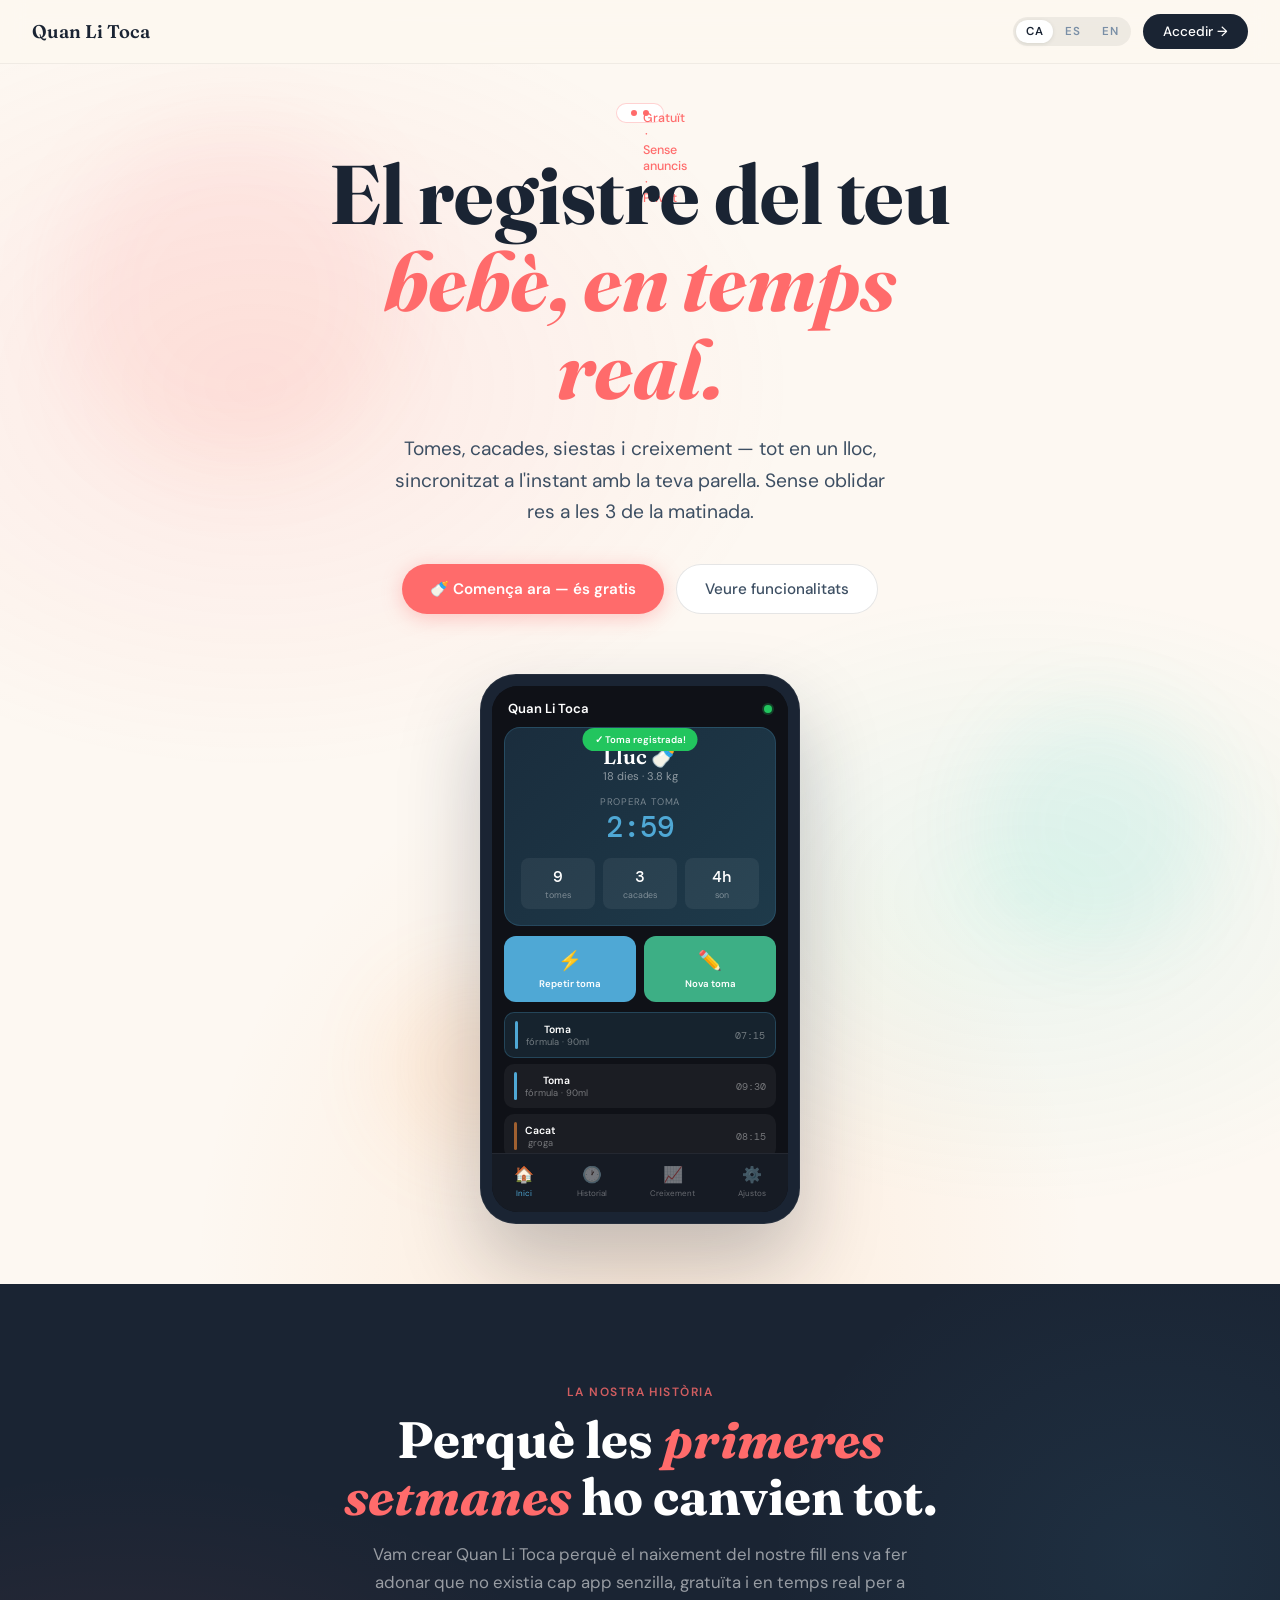
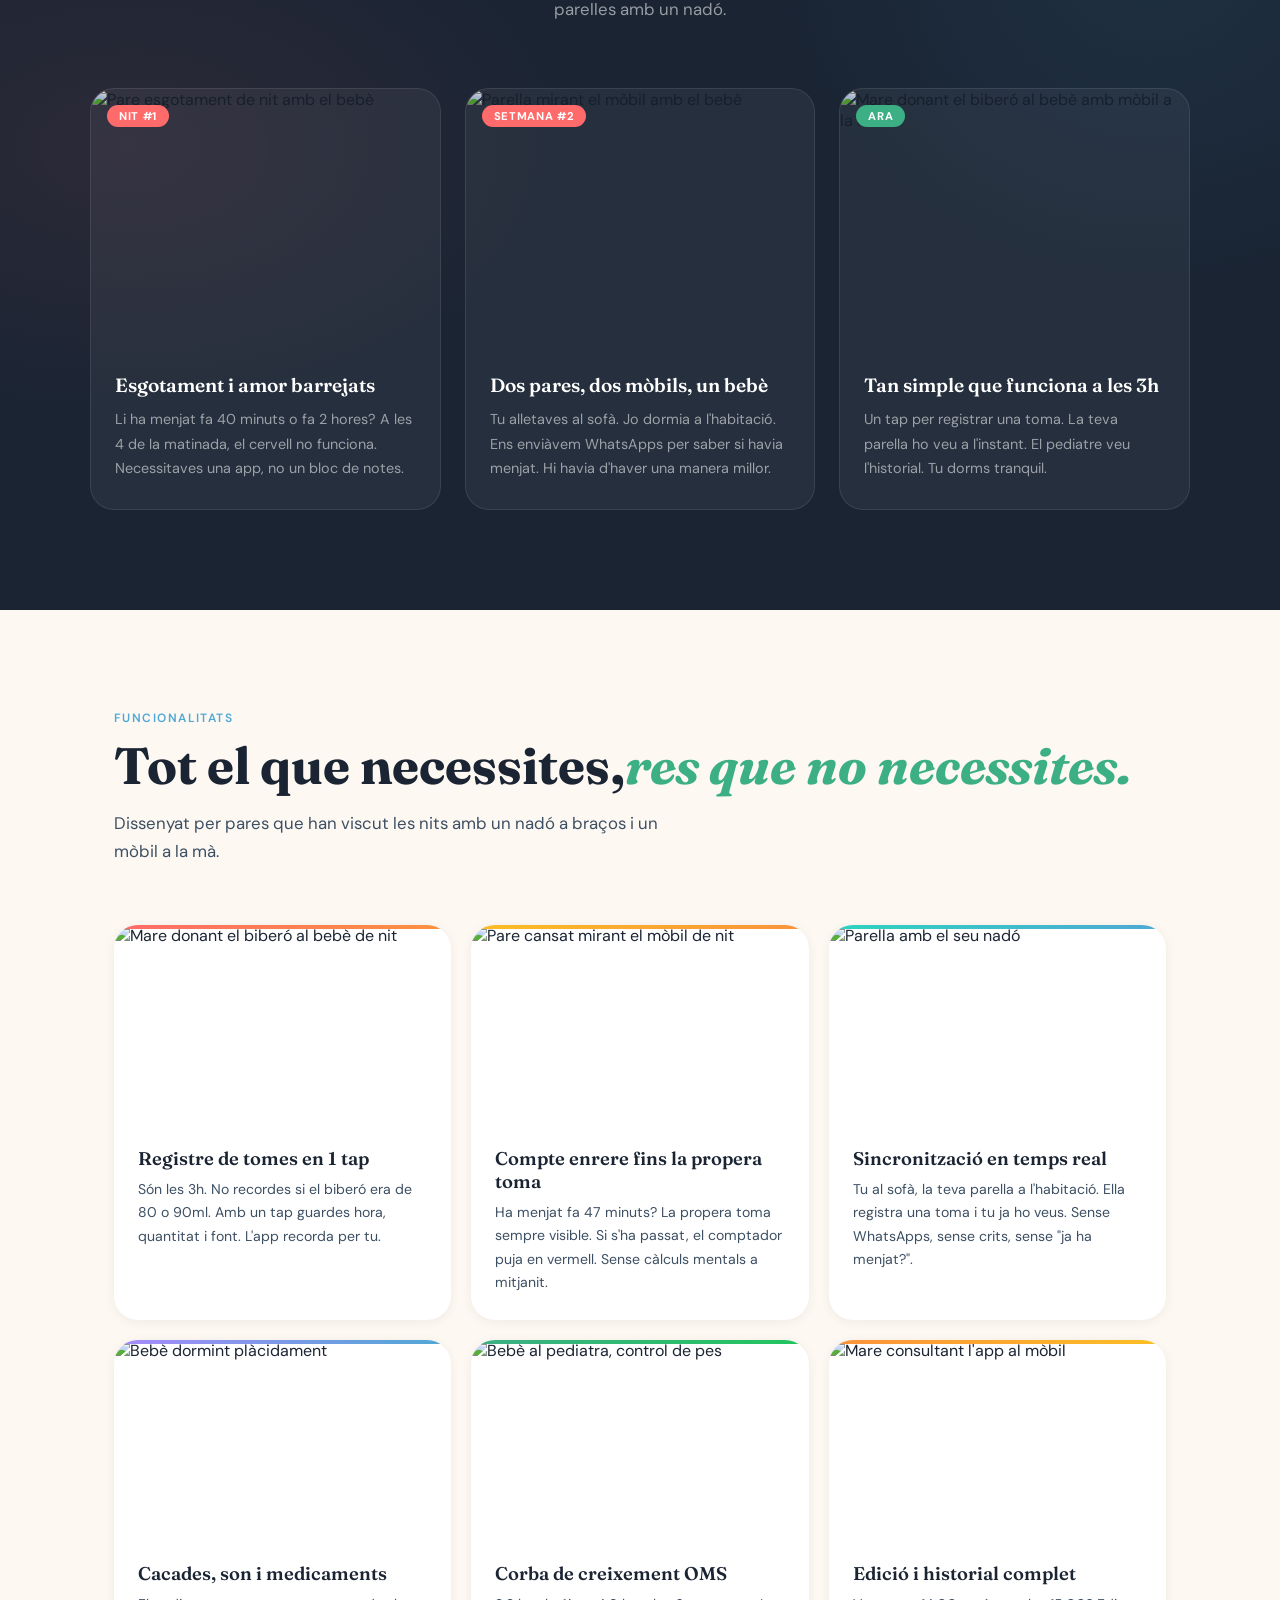
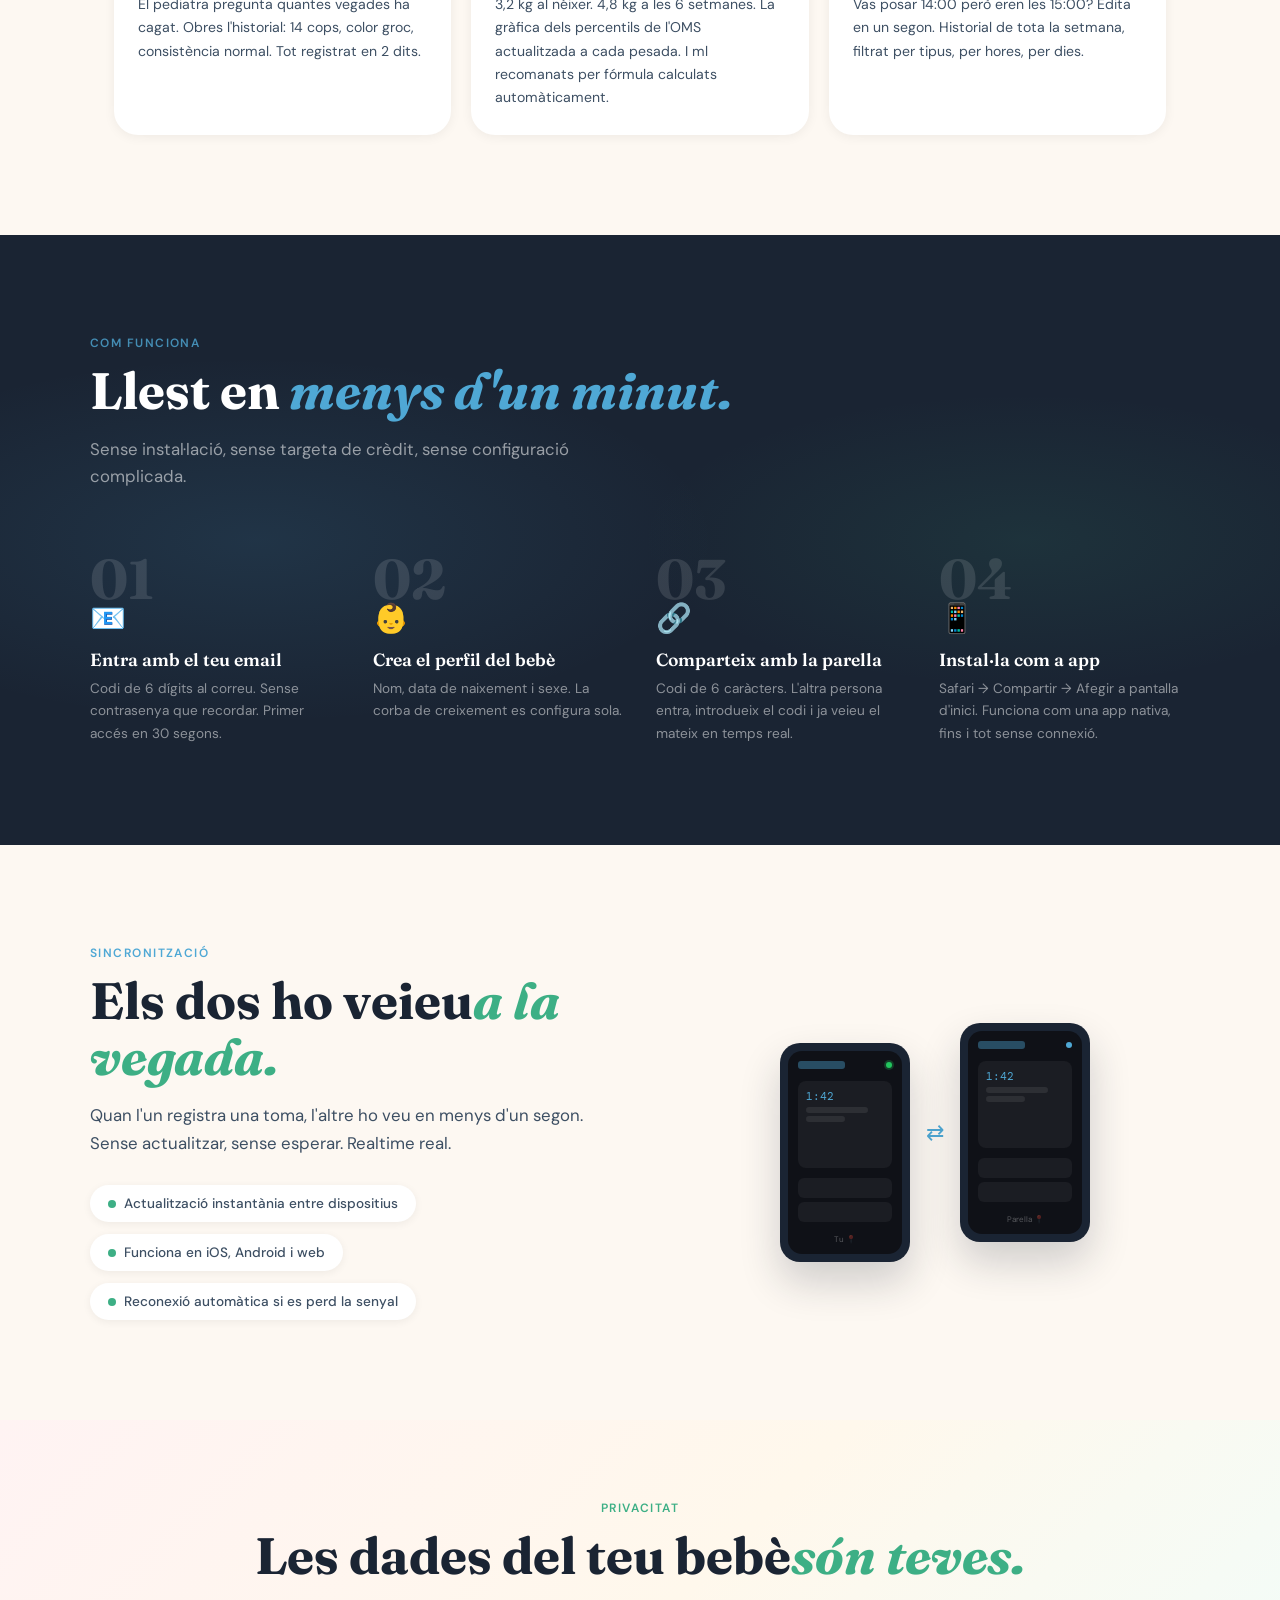
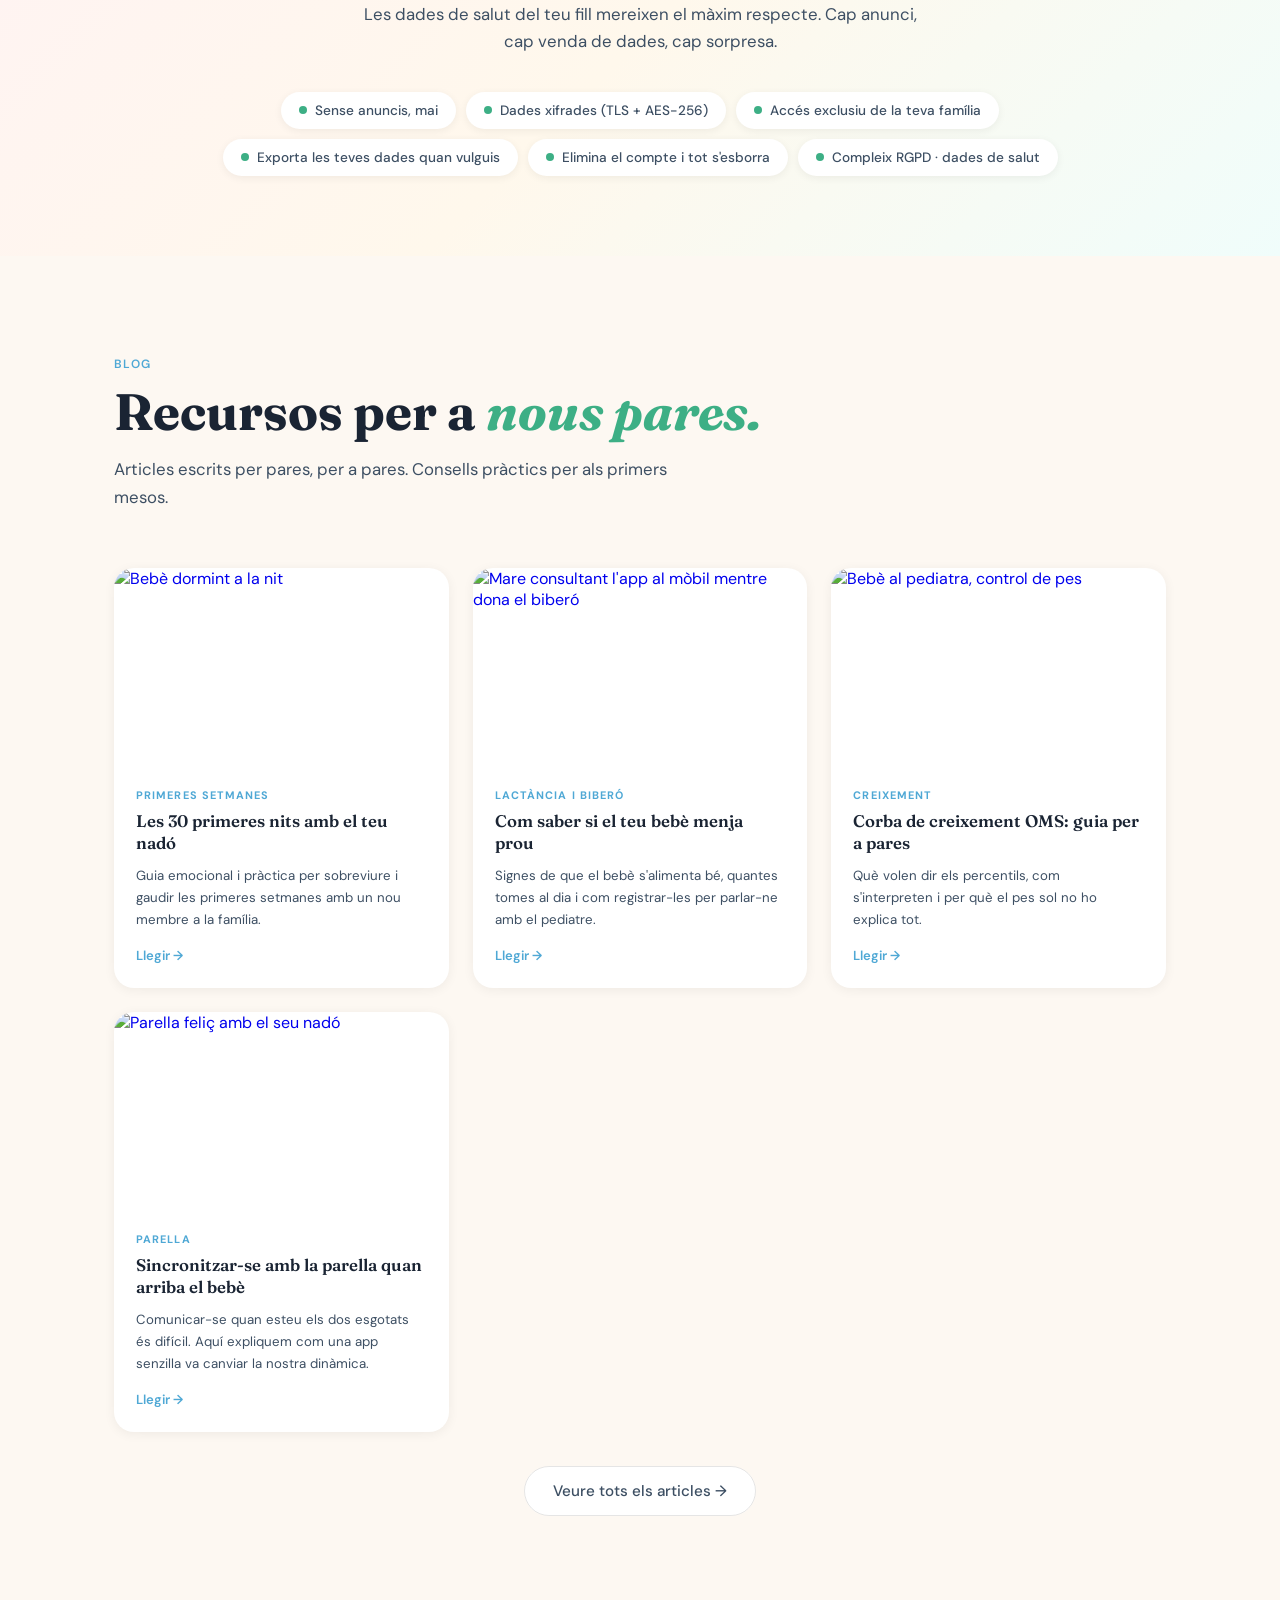
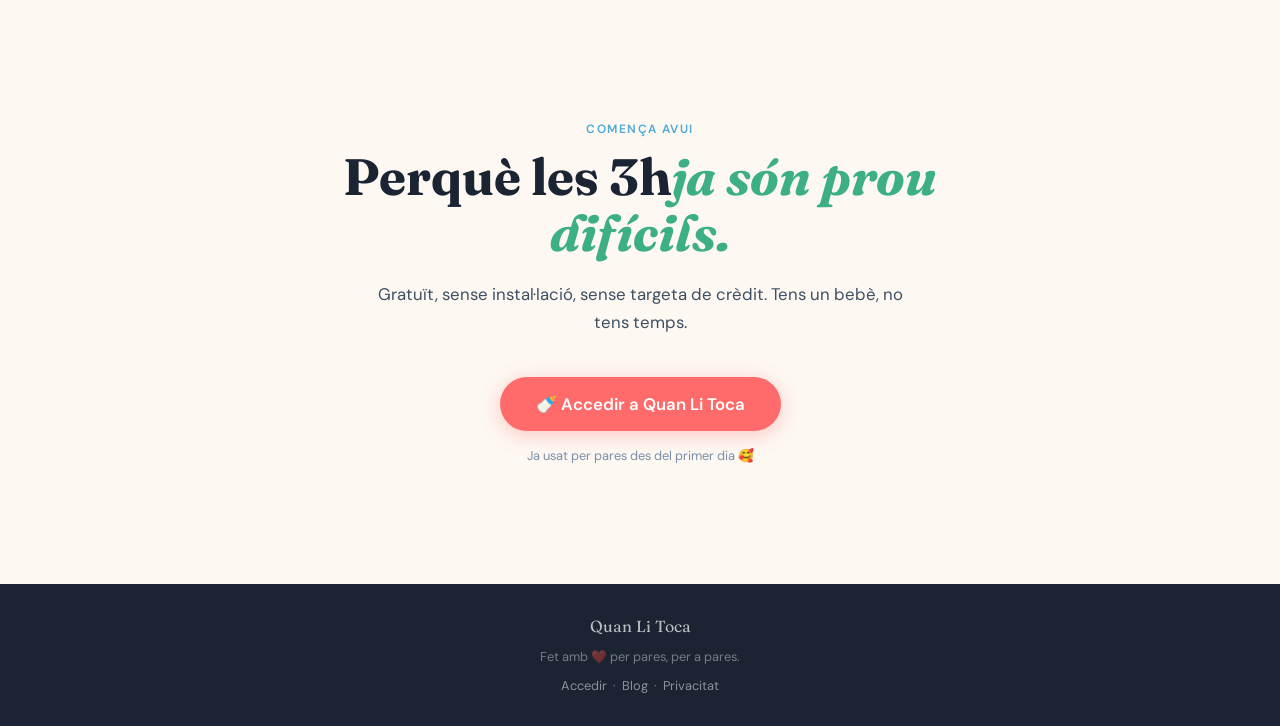
==== commit 0a033a69: "feat: i18n CA/ES/EN, storytelling section, photo-forward design + blog - Full i18n engine in landing" ====
--- a/index.html
+++ b/index.html
@@ -171,6 +171,56 @@
   </div>
 </section>
 
+<!-- ── STORY ───────────────────────────────────────── -->
+<section class="story-section">
+  <div class="story-inner">
+    <div class="reveal" style="text-align:center;max-width:680px;margin:0 auto 64px">
+      <div class="section-label" data-i18n="story_label">La nostra història</div>
+      <h2 class="section-title" data-i18n-html="story_title">Perquè les <em>primeres setmanes</em> ho canvien tot.</h2>
+      <p class="section-sub" style="margin:0 auto" data-i18n="story_sub">Vam crear Quan Li Toca perquè el naixement del nostre fill ens va fer adonar que no existia cap app senzilla, gratuïta i en temps real per a parelles amb un nadó.</p>
+    </div>
+    <div class="story-grid">
+
+      <div class="story-card reveal reveal-delay-1">
+        <div class="story-photo">
+          <img src="https://images.unsplash.com/photo-1516627145497-ae6968895b74?auto=format&fit=crop&w=800&h=500&q=80"
+               alt="Pare esgotament de nit amb el bebè" loading="lazy">
+          <div class="story-kicker" data-i18n="story1_kicker">Nit #1</div>
+        </div>
+        <div class="story-body">
+          <h3 data-i18n="story1_title">Esgotament i amor barrejats</h3>
+          <p data-i18n="story1_body">Li ha menjat fa 40 minuts o fa 2 hores? A les 4 de la matinada, el cervell no funciona. Necessitaves una app, no un bloc de notes.</p>
+        </div>
+      </div>
+
+      <div class="story-card reveal reveal-delay-2">
+        <div class="story-photo">
+          <img src="https://images.unsplash.com/photo-1476703993599-0035a21b17a9?auto=format&fit=crop&w=800&h=500&q=80"
+               alt="Parella mirant el mòbil amb el bebè" loading="lazy">
+          <div class="story-kicker" data-i18n="story2_kicker">Setmana #2</div>
+        </div>
+        <div class="story-body">
+          <h3 data-i18n="story2_title">Dos pares, dos mòbils, un bebè</h3>
+          <p data-i18n="story2_body">Tu alletaves al sofà. Jo dormia a l'habitació. Ens enviàvem WhatsApps per saber si havia menjat. Hi havia d'haver una manera millor.</p>
+        </div>
+      </div>
+
+      <div class="story-card reveal reveal-delay-3">
+        <div class="story-photo">
+          <img src="https://images.unsplash.com/photo-1555252333-9f8e92e65df9?auto=format&fit=crop&w=800&h=500&q=80"
+               alt="Mare donant el biberó al bebè amb mòbil a la mà" loading="lazy">
+          <div class="story-kicker story-kicker-now" data-i18n="story3_kicker">Ara</div>
+        </div>
+        <div class="story-body">
+          <h3 data-i18n="story3_title">Tan simple que funciona a les 3h</h3>
+          <p data-i18n="story3_body">Un tap per registrar una toma. La teva parella ho veu a l'instant. El pediatre veu l'historial. Tu dorms tranquil.</p>
+        </div>
+      </div>
+
+    </div>
+  </div>
+</section>
+
 <!-- ── FEATURES ──────────────────────────────────── -->
 <section class="section" id="features">
   <div class="reveal">
@@ -364,6 +414,73 @@
   </div>
 </section>
 
+<!-- ── BLOG ────────────────────────────────────────── -->
+<section class="section blog-section" id="blog">
+  <div class="reveal">
+    <div class="section-label" data-i18n="blog_label">Blog</div>
+    <h2 class="section-title" data-i18n-html="blog_title">Recursos per a <em>nous pares.</em></h2>
+    <p class="section-sub" data-i18n="blog_sub">Articles escrits per pares, per a pares. Consells pràctics per als primers mesos.</p>
+  </div>
+  <div class="blog-grid">
+
+    <a href="/blog/primer-mes-bebe.html" class="blog-card reveal reveal-delay-1">
+      <div class="blog-card-img">
+        <img src="https://images.unsplash.com/photo-1519689680058-324335c77eba?auto=format&fit=crop&w=600&h=340&q=80"
+             alt="Bebè dormint a la nit" loading="lazy">
+      </div>
+      <div class="blog-card-body">
+        <div class="blog-card-kicker" data-i18n="blog1_kicker">Primeres setmanes</div>
+        <h3 data-i18n="blog1_title">Les 30 primeres nits amb el teu nadó</h3>
+        <p data-i18n="blog1_desc">Guia emocional i pràctica per sobreviure i gaudir les primeres setmanes amb un nou membre a la família.</p>
+        <span class="blog-card-read" data-i18n="blog_readmore">Llegir →</span>
+      </div>
+    </a>
+
+    <a href="/blog/registre-tomes.html" class="blog-card reveal reveal-delay-2">
+      <div class="blog-card-img">
+        <img src="https://images.unsplash.com/photo-1512438248247-f0f2a5a8b7f0?auto=format&fit=crop&w=600&h=340&q=80"
+             alt="Mare consultant l'app al mòbil mentre dona el biberó" loading="lazy">
+      </div>
+      <div class="blog-card-body">
+        <div class="blog-card-kicker" data-i18n="blog2_kicker">Lactància i biberó</div>
+        <h3 data-i18n="blog2_title">Com saber si el teu bebè menja prou</h3>
+        <p data-i18n="blog2_desc">Signes de que el bebè s'alimenta bé, quantes tomes al dia i com registrar-les per parlar-ne amb el pediatre.</p>
+        <span class="blog-card-read" data-i18n="blog_readmore">Llegir →</span>
+      </div>
+    </a>
+
+    <a href="/blog/corba-creixement.html" class="blog-card reveal reveal-delay-3">
+      <div class="blog-card-img">
+        <img src="https://images.unsplash.com/photo-1544550581-5f7ceaf7f004?auto=format&fit=crop&w=600&h=340&q=80"
+             alt="Bebè al pediatra, control de pes" loading="lazy">
+      </div>
+      <div class="blog-card-body">
+        <div class="blog-card-kicker" data-i18n="blog3_kicker">Creixement</div>
+        <h3 data-i18n="blog3_title">Corba de creixement OMS: guia per a pares</h3>
+        <p data-i18n="blog3_desc">Què volen dir els percentils, com s'interpreten i per què el pes sol no ho explica tot.</p>
+        <span class="blog-card-read" data-i18n="blog_readmore">Llegir →</span>
+      </div>
+    </a>
+
+    <a href="/blog/app-parella-bebe.html" class="blog-card reveal reveal-delay-1">
+      <div class="blog-card-img">
+        <img src="https://images.unsplash.com/photo-1544776193-352d25ca82cd?auto=format&fit=crop&w=600&h=340&q=80"
+             alt="Parella feliç amb el seu nadó" loading="lazy">
+      </div>
+      <div class="blog-card-body">
+        <div class="blog-card-kicker" data-i18n="blog4_kicker">Parella</div>
+        <h3 data-i18n="blog4_title">Sincronitzar-se amb la parella quan arriba el bebè</h3>
+        <p data-i18n="blog4_desc">Comunicar-se quan esteu els dos esgotats és difícil. Aquí expliquem com una app senzilla va canviar la nostra dinàmica.</p>
+        <span class="blog-card-read" data-i18n="blog_readmore">Llegir →</span>
+      </div>
+    </a>
+
+  </div>
+  <div style="text-align:center;margin-top:48px">
+    <a href="/blog/" class="btn-ghost" data-i18n="blog_all">Veure tots els articles →</a>
+  </div>
+</section>
+
 <!-- ── CTA FINAL ──────────────────────────────────── -->
 <section class="cta-section">
   <div class="cta-inner">
@@ -390,6 +507,8 @@
   <div>
     <a href="https://app.quantiloca.com" data-i18n="footer_link1">Accedir</a>
     &nbsp;·&nbsp;
+    <a href="/blog/" data-i18n="footer_blog">Blog</a>
+    &nbsp;·&nbsp;
     <a href="https://app.quantiloca.com/#privacy" data-i18n="footer_link2">Privacitat</a>
   </div>
 </footer>
--- a/landing.css
+++ b/landing.css
@@ -471,6 +471,150 @@
 .reveal-delay-3 { transition-delay: 0.3s; }
 .reveal-delay-4 { transition-delay: 0.4s; }
 
+/* ── LANG SWITCHER ────────────────────────────── */
+.lang-switcher {
+  display: flex; gap: 2px;
+  background: rgba(0,0,0,0.06);
+  border-radius: 50px;
+  padding: 3px;
+}
+.lang-btn {
+  background: transparent; border: none; cursor: pointer;
+  font-family: 'DM Sans', sans-serif;
+  font-size: 0.72rem; font-weight: 600;
+  color: var(--ink3);
+  padding: 4px 10px; border-radius: 50px;
+  transition: background 0.15s, color 0.15s;
+  letter-spacing: 0.04em;
+}
+.lang-btn:hover { color: var(--ink); }
+.lang-btn.active {
+  background: white;
+  color: var(--ink);
+  box-shadow: 0 1px 4px rgba(0,0,0,0.1);
+}
+
+/* ── FEAT CARD WITH PHOTO ─────────────────────── */
+.feat-card { padding: 0; }
+.feat-photo {
+  border-radius: 20px 20px 0 0;
+  overflow: hidden; height: 200px; flex-shrink: 0;
+}
+.feat-photo img {
+  width: 100%; height: 100%;
+  object-fit: cover;
+  transition: transform 0.4s ease;
+  display: block;
+}
+.feat-card:hover .feat-photo img { transform: scale(1.04); }
+.feat-body { padding: 22px 24px 26px; }
+
+/* ── STORY SECTION ────────────────────────────── */
+.story-section {
+  background: var(--ink);
+  padding: 100px 24px;
+  position: relative; overflow: hidden;
+}
+.story-section::before {
+  content: '';
+  position: absolute; inset: 0;
+  background:
+    radial-gradient(ellipse 60% 50% at 10% 50%, rgba(255,107,107,0.08) 0%, transparent 60%),
+    radial-gradient(ellipse 50% 60% at 90% 30%, rgba(79,168,213,0.09) 0%, transparent 60%);
+}
+.story-inner { max-width: 1100px; margin: 0 auto; position: relative; z-index: 1; }
+.story-section .section-label { color: rgba(255,107,107,0.8); }
+.story-section .section-title { color: white; }
+.story-section .section-title em { color: var(--coral); }
+.story-section .section-sub { color: rgba(255,255,255,0.55); }
+.story-grid {
+  display: grid;
+  grid-template-columns: repeat(auto-fit, minmax(300px, 1fr));
+  gap: 24px;
+}
+.story-card {
+  background: rgba(255,255,255,0.05);
+  border: 1px solid rgba(255,255,255,0.09);
+  border-radius: 24px; overflow: hidden;
+  transition: transform 0.3s, box-shadow 0.3s;
+}
+.story-card:hover {
+  transform: translateY(-6px);
+  box-shadow: 0 24px 48px rgba(0,0,0,0.3);
+}
+.story-photo { position: relative; height: 260px; overflow: hidden; }
+.story-photo img {
+  width: 100%; height: 100%;
+  object-fit: cover;
+  transition: transform 0.4s ease;
+  display: block;
+  filter: brightness(0.85);
+}
+.story-card:hover .story-photo img { transform: scale(1.04); }
+.story-kicker {
+  position: absolute; top: 16px; left: 16px;
+  background: var(--coral); color: white;
+  font-size: 0.7rem; font-weight: 700;
+  padding: 4px 12px; border-radius: 50px;
+  letter-spacing: 0.06em; text-transform: uppercase;
+}
+.story-kicker-now { background: var(--green); }
+.story-body { padding: 24px 24px 28px; }
+.story-body h3 {
+  font-family: 'Fraunces', serif;
+  font-size: 1.2rem; font-weight: 600;
+  color: white; margin-bottom: 10px;
+}
+.story-body p { font-size: 0.9rem; color: rgba(255,255,255,0.55); line-height: 1.7; }
+
+/* ── BLOG SECTION ─────────────────────────────── */
+.blog-section { padding-top: 100px; }
+.blog-grid {
+  display: grid;
+  grid-template-columns: repeat(auto-fit, minmax(260px, 1fr));
+  gap: 24px; margin-top: 56px;
+}
+.blog-card {
+  background: white; border-radius: 20px;
+  overflow: hidden; text-decoration: none;
+  box-shadow: 0 2px 12px rgba(0,0,0,0.06);
+  transition: transform 0.3s, box-shadow 0.3s;
+  display: flex; flex-direction: column;
+}
+.blog-card:hover { transform: translateY(-6px); box-shadow: 0 20px 40px rgba(0,0,0,0.1); }
+.blog-card-img { height: 200px; overflow: hidden; }
+.blog-card-img img {
+  width: 100%; height: 100%;
+  object-fit: cover; display: block;
+  transition: transform 0.4s ease;
+}
+.blog-card:hover .blog-card-img img { transform: scale(1.04); }
+.blog-card-body {
+  padding: 20px 22px 24px;
+  display: flex; flex-direction: column; flex: 1;
+}
+.blog-card-kicker {
+  font-size: 0.68rem; font-weight: 700;
+  text-transform: uppercase; letter-spacing: 0.1em;
+  color: var(--blue); margin-bottom: 8px;
+}
+.blog-card-body h3 {
+  font-family: 'Fraunces', serif;
+  font-size: 1.05rem; font-weight: 600;
+  color: var(--ink); line-height: 1.35;
+  margin-bottom: 10px;
+}
+.blog-card-body p {
+  font-size: 0.83rem; color: var(--ink2);
+  line-height: 1.65; flex: 1;
+}
+.blog-card-read {
+  margin-top: 16px;
+  font-size: 0.82rem; font-weight: 600;
+  color: var(--blue); display: inline-block;
+}
+.blog-card:hover .blog-card-read { text-decoration: underline; }
+
 /* ── FOCUS VISIBLE ────────────────────────────── */
 :focus-visible {
   outline: 2px solid var(--blue);
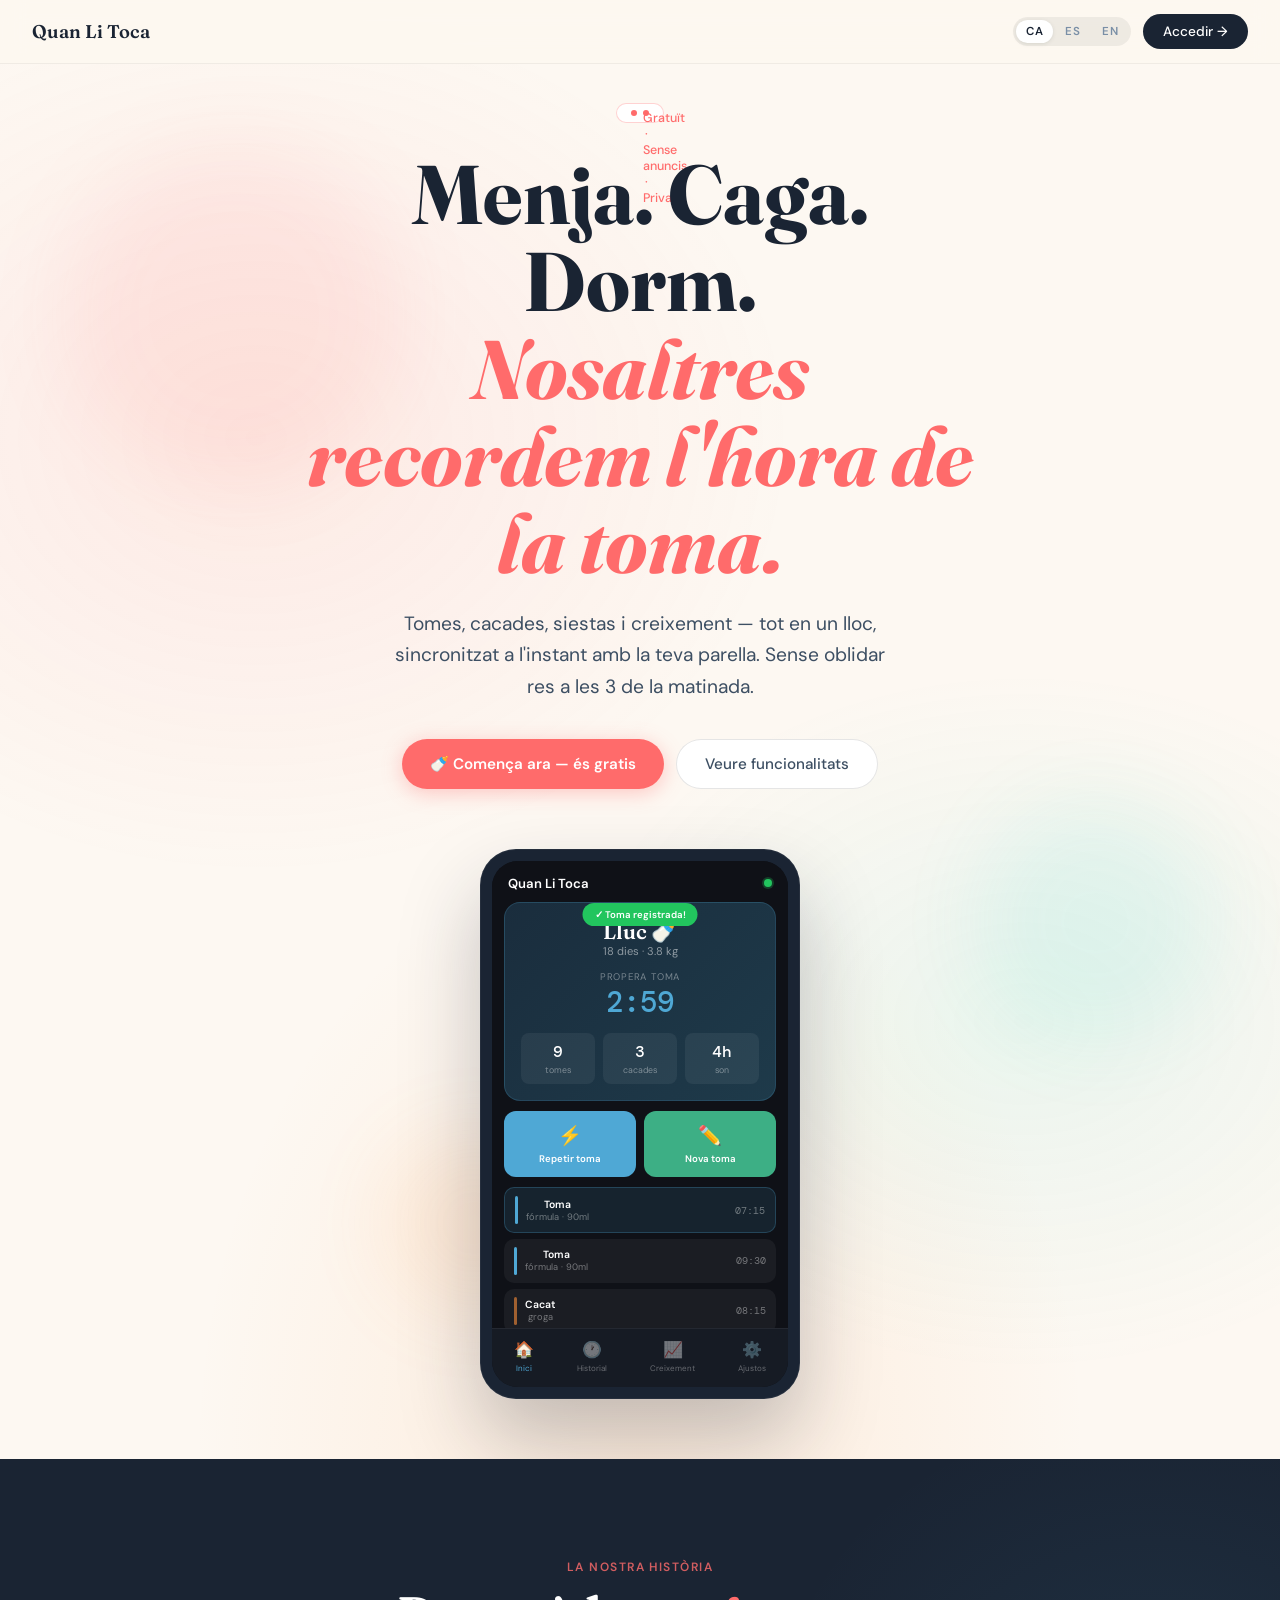
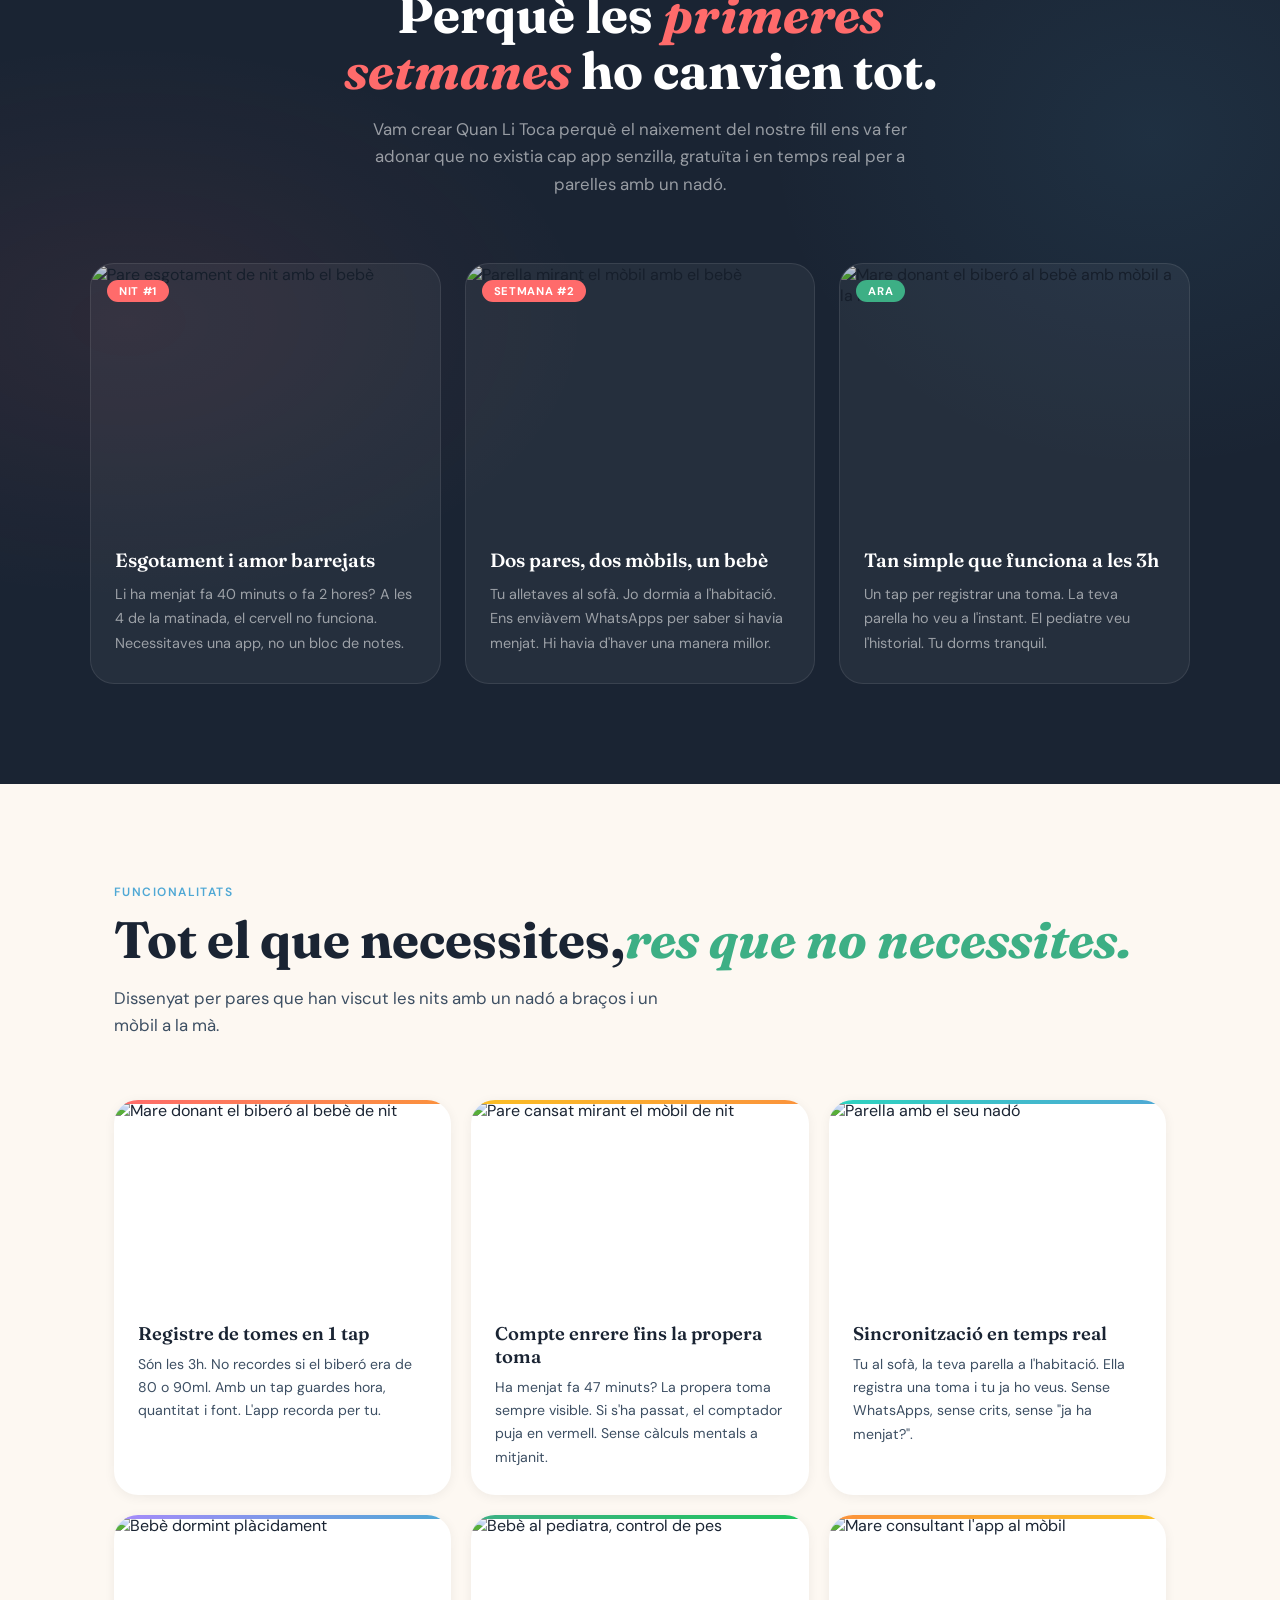
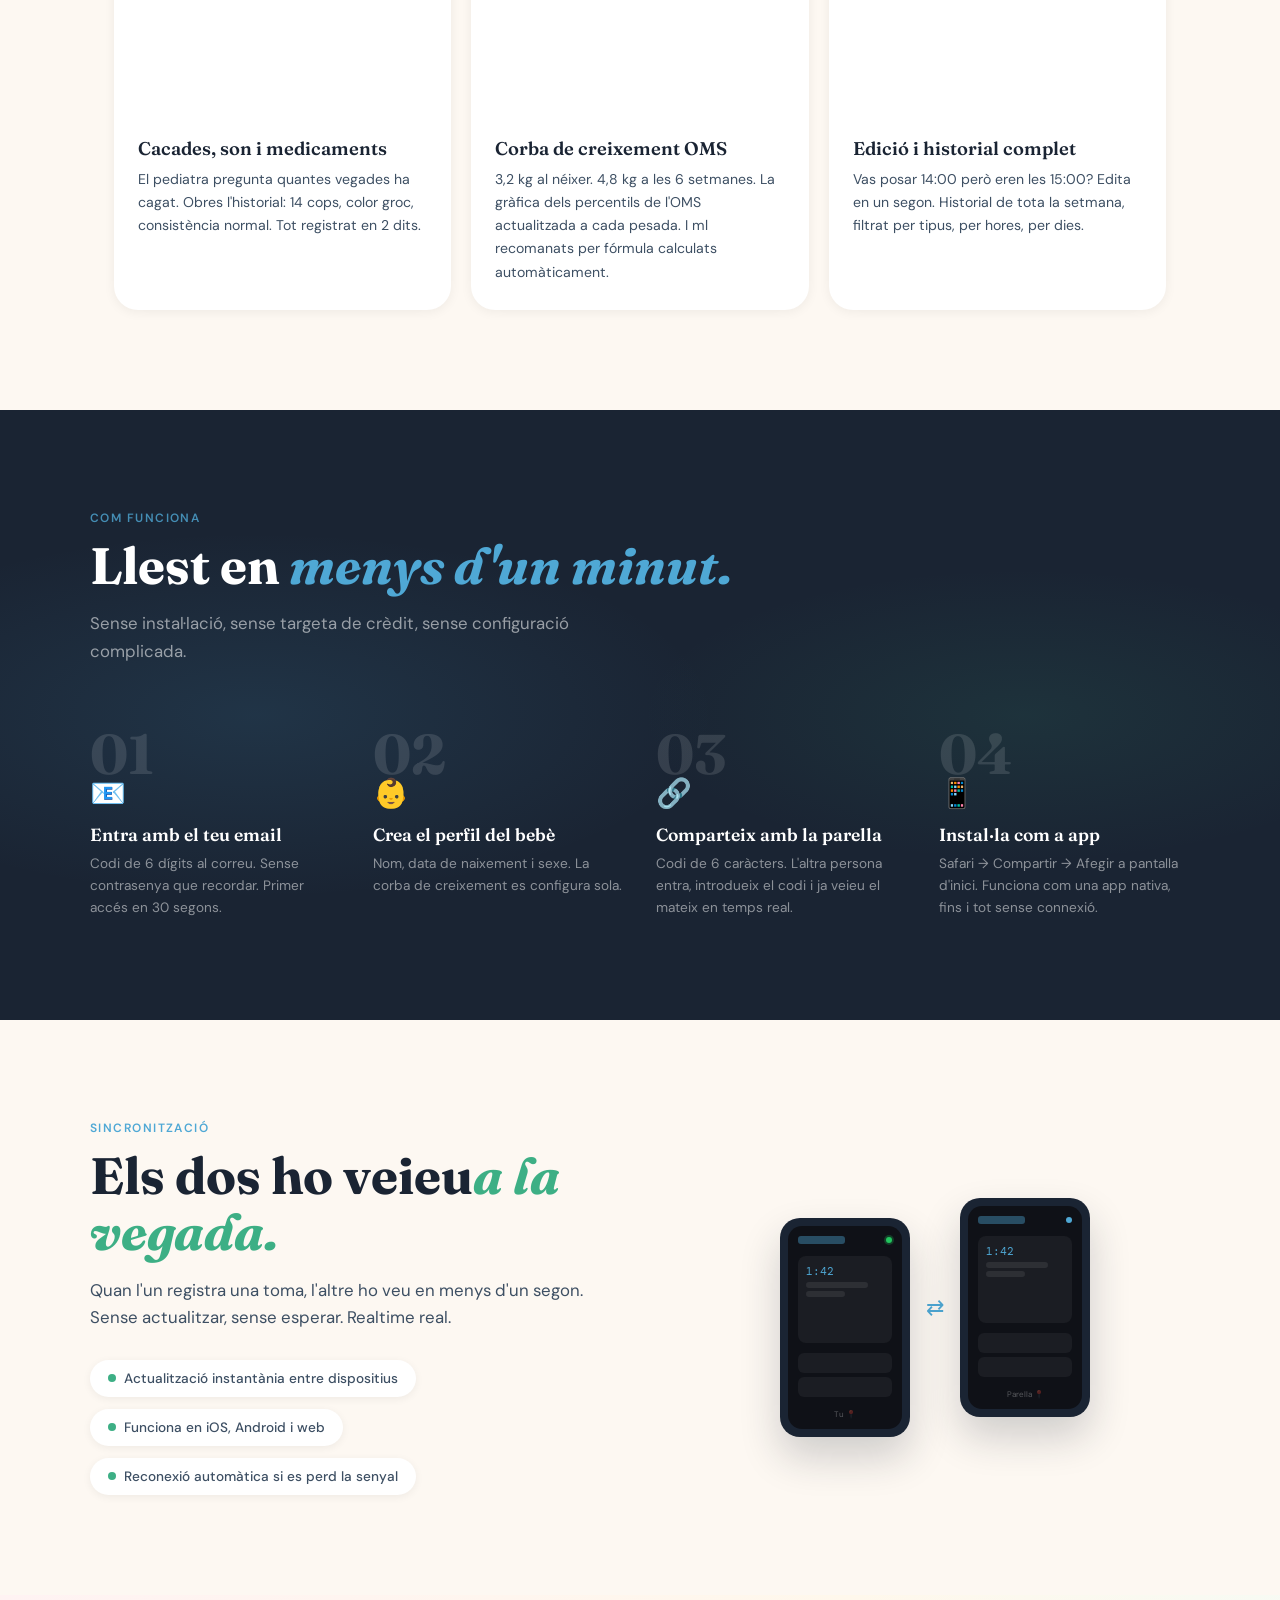
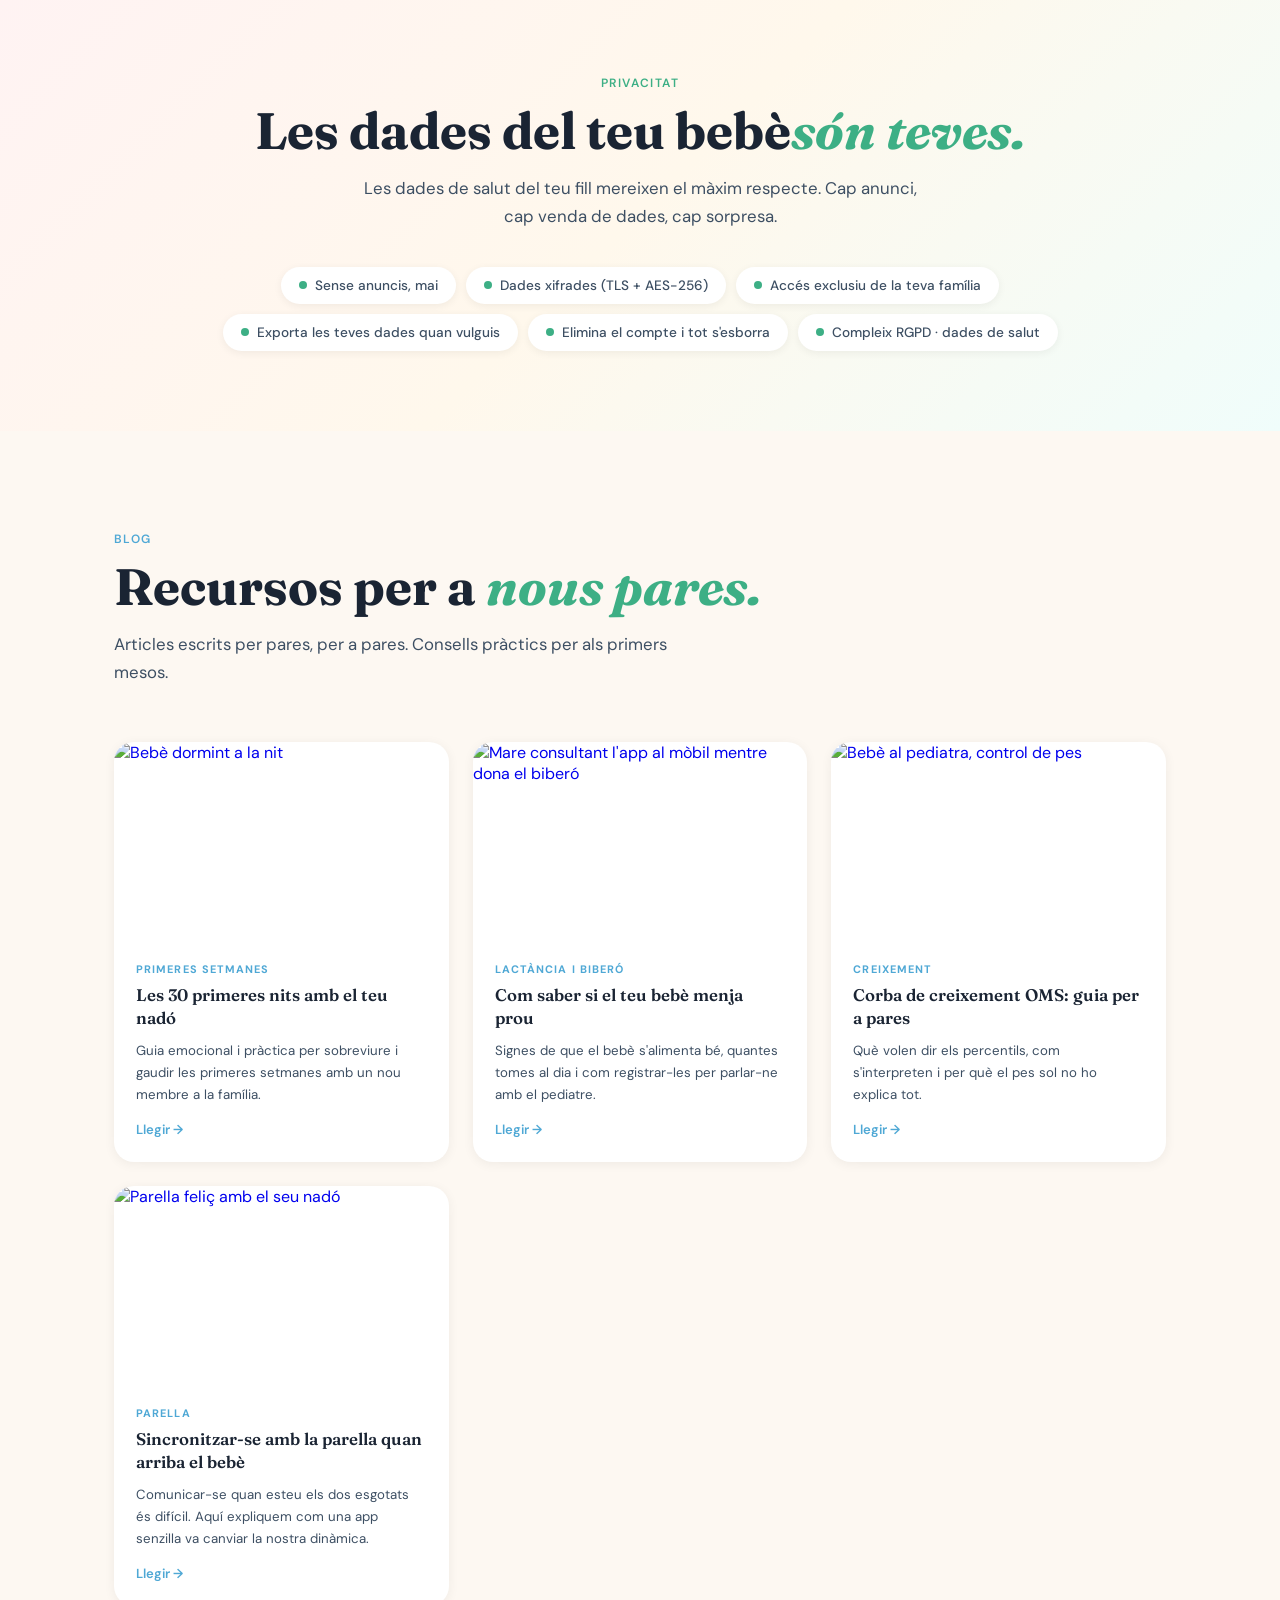
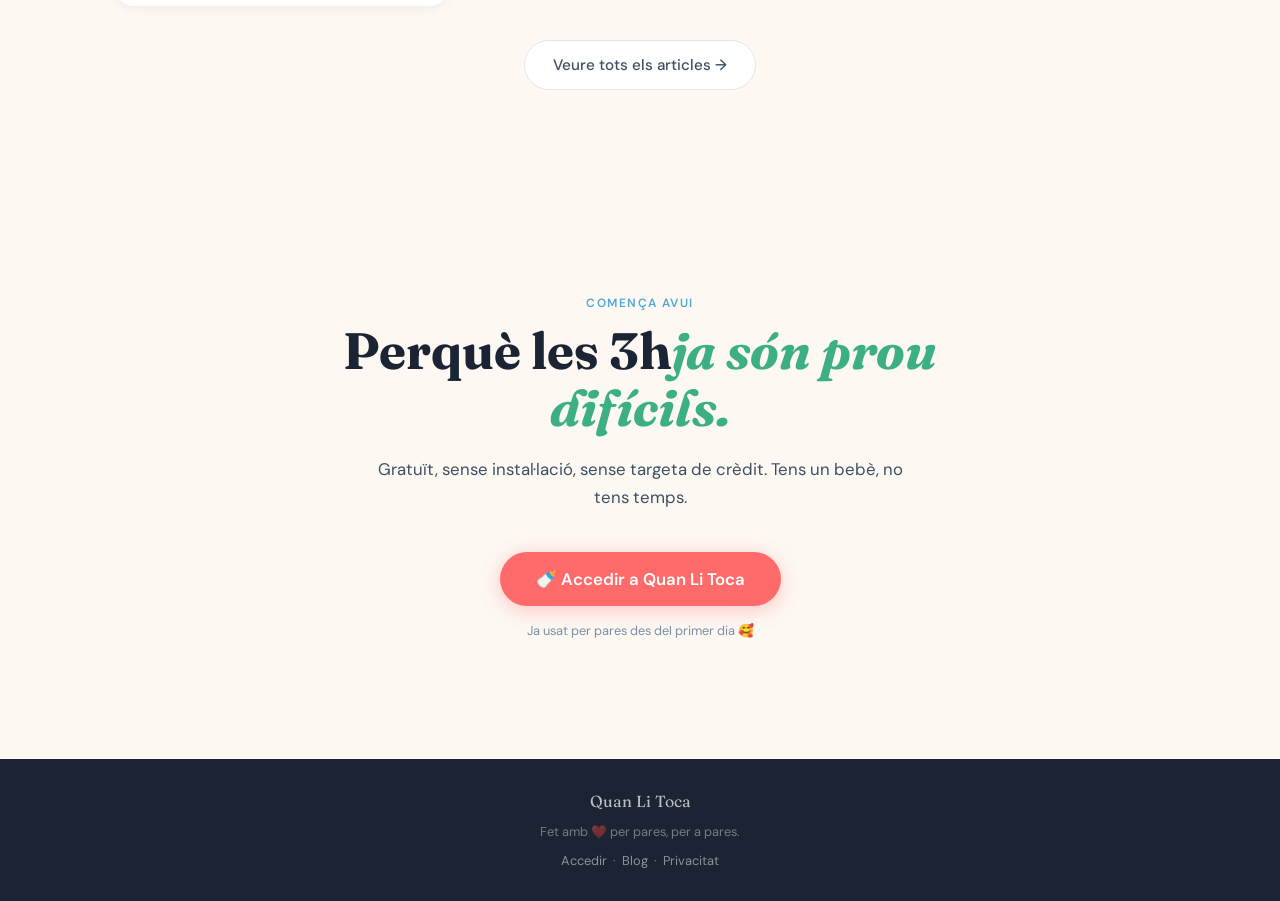
==== commit aee80641: "feat: Eat.Poop.Sleep.Repeat branding + markdown-driven blog - New hero H1 branding in CA/ES/EN: Menj" ====
--- a/index.html
+++ b/index.html
@@ -3,21 +3,21 @@
 <head>
   <meta charset="UTF-8"/>
   <meta name="viewport" content="width=device-width, initial-scale=1.0"/>
-  <title>Quan Li Toca — Registre intel·ligent per al teu bebè</title>
-  <meta name="description" content="Registra tomes, cacades, siestas i creixement. Sincronitzat amb la teva parella en temps real. Gratuït, sense anuncis, sense venda de dades."/>
+  <title>Menja. Caga. Dorm. — Nosaltres recordem l'hora de la toma</title>
+  <meta name="description" content="Registra tomes, cacades i creixement en un tap. Sincronitzat amb la teva parella en temps real. Gratuït, sense anuncis, sense venda de dades."/>
 
   <!-- Open Graph -->
   <meta property="og:type"        content="website"/>
   <meta property="og:url"         content="https://quantiloca.com/"/>
-  <meta property="og:title"       content="Quan Li Toca — Registre del bebè en temps real"/>
-  <meta property="og:description" content="Tomes, cacades, siestas i creixement. Sincronitzat amb la teva parella a l'instant. Gratuït, sense anuncis."/>
+  <meta property="og:title"       content="Menja. Caga. Dorm. — Nosaltres recordem l'hora de la toma"/>
+  <meta property="og:description" content="Tomes, cacades i creixement en un tap. Sincronitzat amb la teva parella a l'instant. Gratuït, sense anuncis."/>
   <meta property="og:image"       content="https://quantiloca.com/og-image.png"/>
   <meta property="og:locale"      content="ca_ES"/>
 
   <!-- Twitter Card -->
   <meta name="twitter:card"        content="summary_large_image"/>
-  <meta name="twitter:title"       content="Quan Li Toca — Registre del bebè en temps real"/>
-  <meta name="twitter:description" content="Tomes, cacades, siestas i creixement. Sincronitzat amb la teva parella a l'instant. Gratuït, sense anuncis."/>
+  <meta name="twitter:title"       content="Menja. Caga. Dorm. — Nosaltres recordem l'hora de la toma"/>
+  <meta name="twitter:description" content="Tomes, cacades i creixement en un tap. Sincronitzat amb la teva parella a l'instant. Gratuït, sense anuncis."/>
   <meta name="twitter:image"       content="https://quantiloca.com/og-image.png"/>
 
   <!-- PWA / App -->
@@ -66,7 +66,7 @@
       <span></span>
       <span data-i18n="badge">Gratuït · Sense anuncis · Privat</span>
     </div>
-    <h1 data-i18n-html="h1">El registre del teu<em>bebè, en temps real.</em></h1>
+    <h1 data-i18n-html="h1">Menja. Caga. Dorm.<em>Nosaltres recordem l'hora de la toma.</em></h1>
     <p class="hero-sub" data-i18n="hero_sub">
       Tomes, cacades, siestas i creixement — tot en un lloc, sincronitzat
       a l'instant amb la teva parella. Sense oblidar res a les 3 de la matinada.
@@ -477,7 +477,7 @@
 
   </div>
   <div style="text-align:center;margin-top:48px">
-    <a href="/blog/" class="btn-ghost" data-i18n="blog_all">Veure tots els articles →</a>
+    <a href="/blog/index.html" class="btn-ghost" data-i18n="blog_all">Veure tots els articles →</a>
   </div>
 </section>
 
@@ -507,7 +507,7 @@
   <div>
     <a href="https://app.quantiloca.com" data-i18n="footer_link1">Accedir</a>
     &nbsp;·&nbsp;
-    <a href="/blog/" data-i18n="footer_blog">Blog</a>
+    <a href="/blog/index.html" data-i18n="footer_blog">Blog</a>
     &nbsp;·&nbsp;
     <a href="https://app.quantiloca.com/#privacy" data-i18n="footer_link2">Privacitat</a>
   </div>
